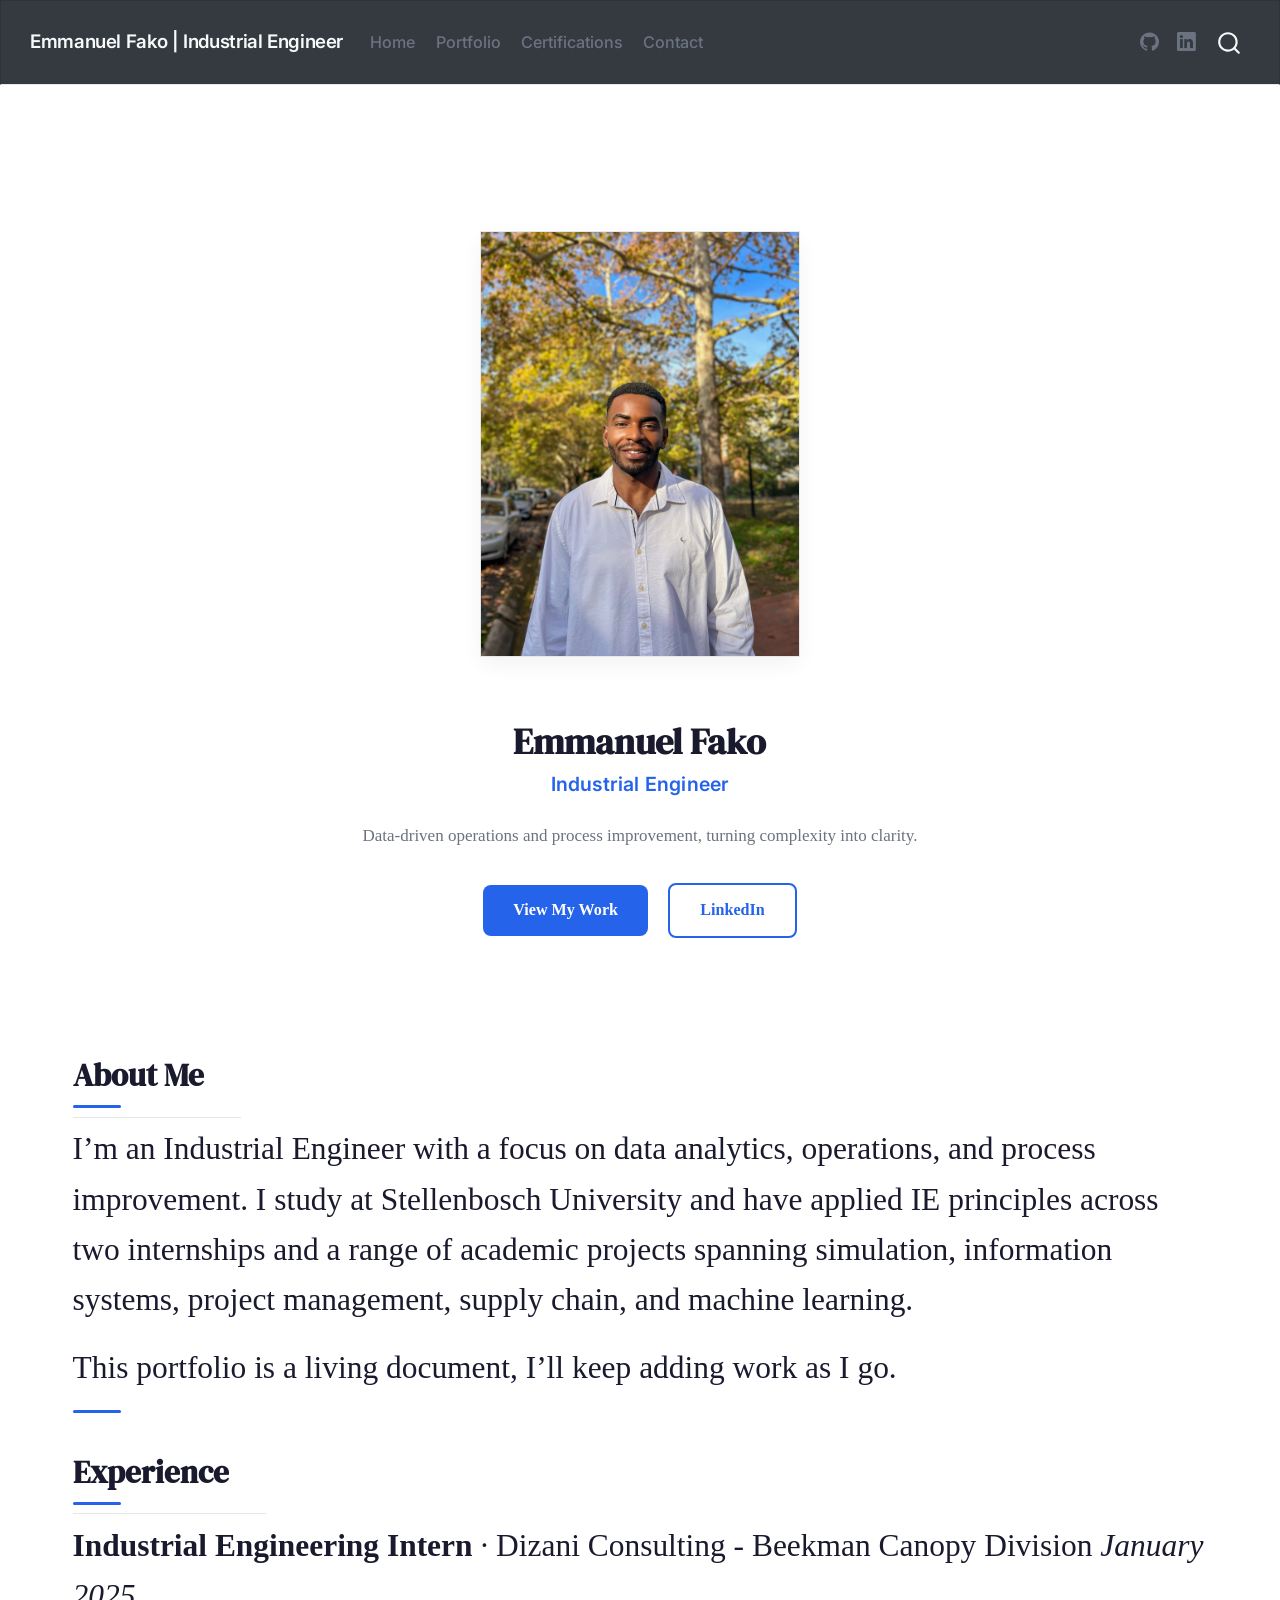
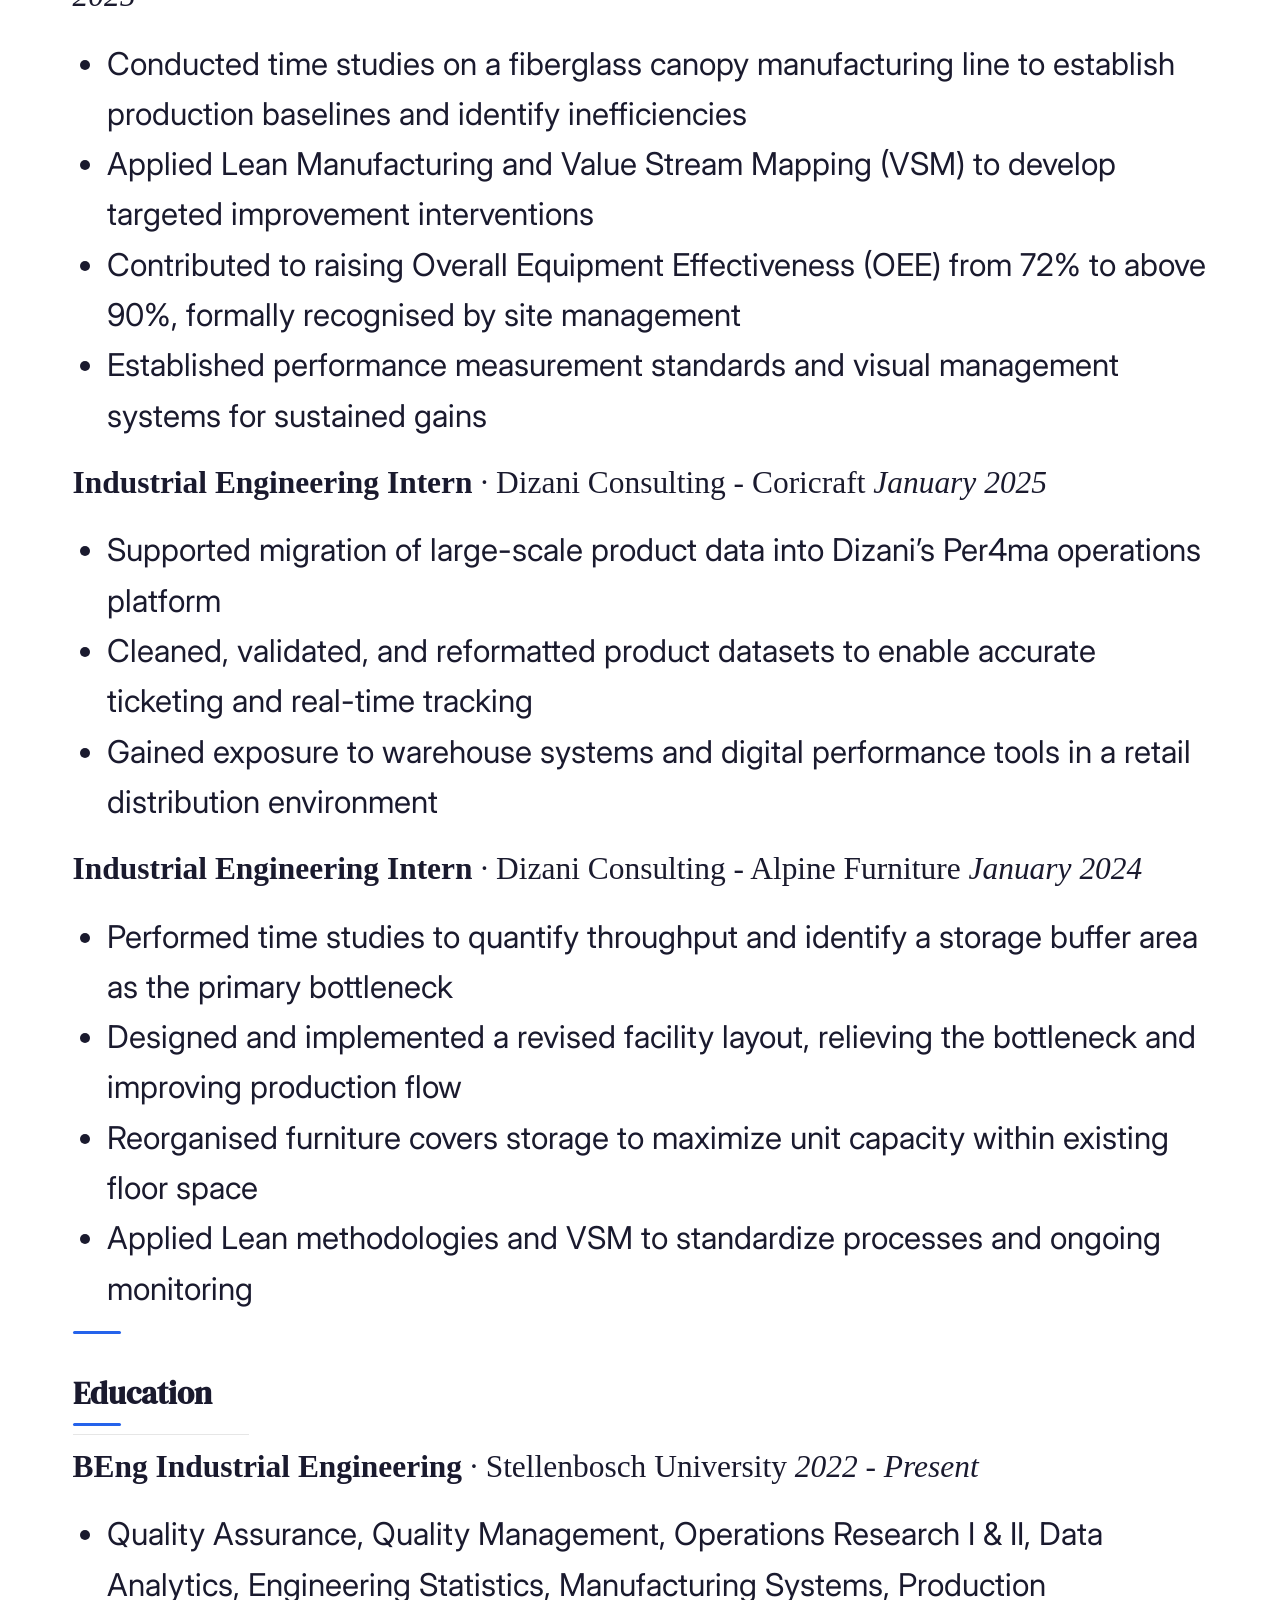
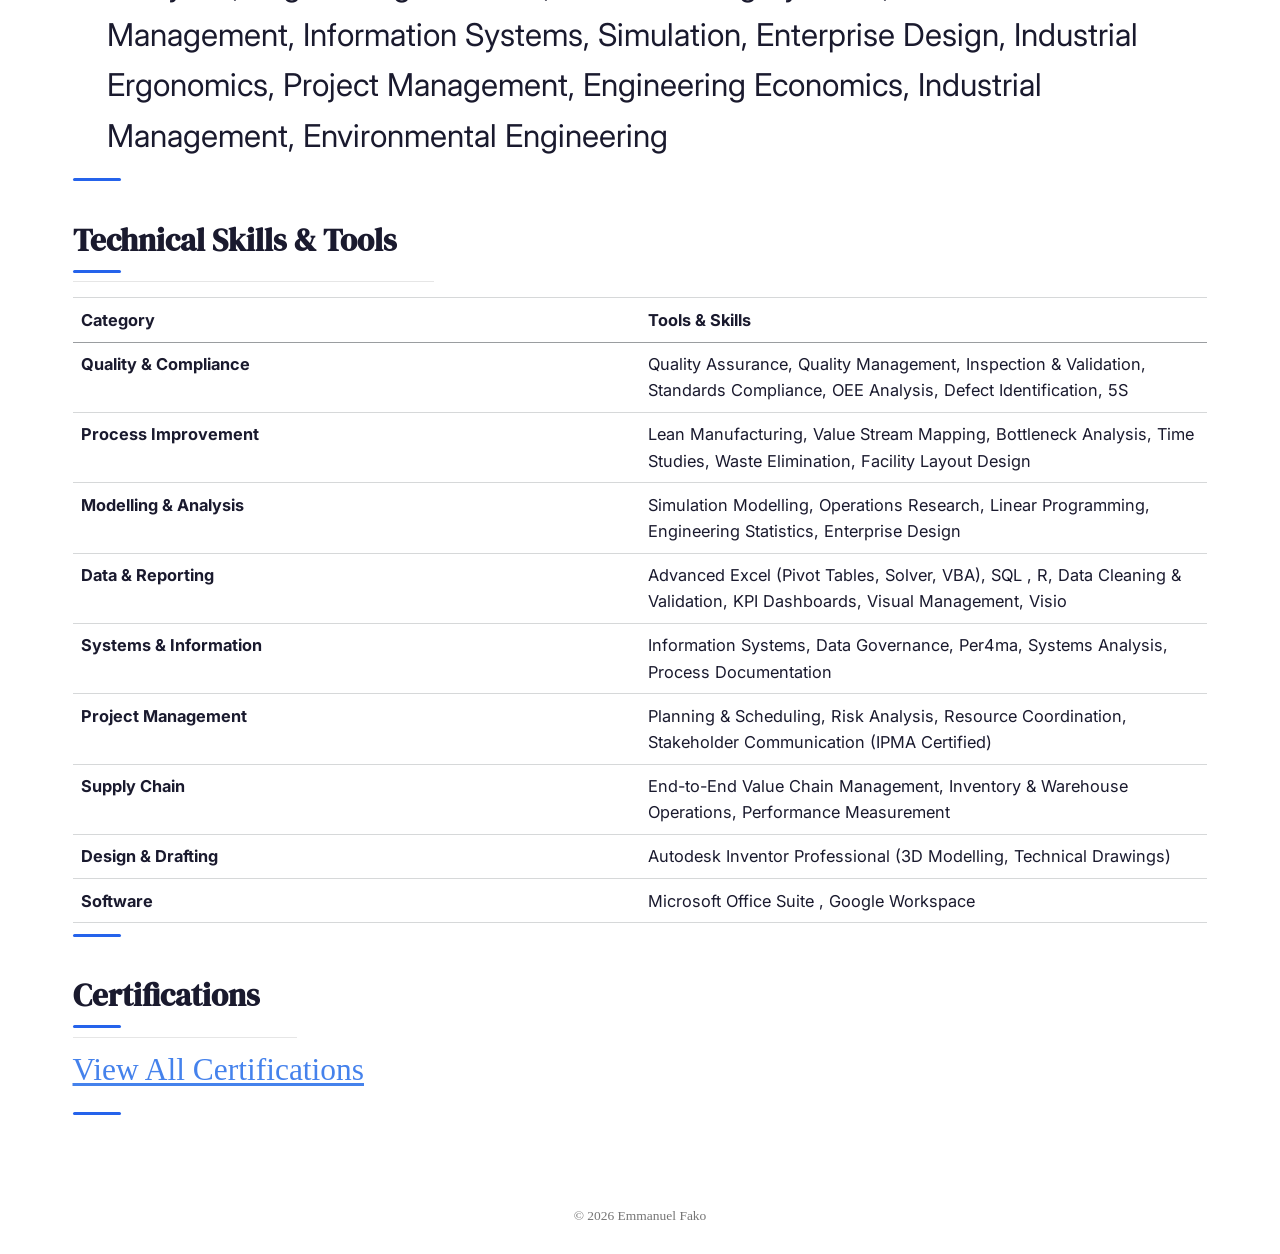
==== index.html @ a1ff9bbc "Built site for gh-pages" ====
<!DOCTYPE html>
<html xmlns="http://www.w3.org/1999/xhtml" lang="en" xml:lang="en"><head>

<meta charset="utf-8">
<meta name="generator" content="quarto-1.9.38">

<meta name="viewport" content="width=device-width, initial-scale=1.0, user-scalable=yes">


<title>Emmanuel Fako | Industrial Engineer</title>
<style>
/* Default styles provided by pandoc.
** See https://pandoc.org/MANUAL.html#variables-for-html for config info.
*/
code{white-space: pre-wrap;}
span.smallcaps{font-variant: small-caps;}
div.columns{display: flex; gap: min(4vw, 1.5em);}
div.column{flex: auto; overflow-x: auto;}
div.hanging-indent{margin-left: 1.5em; text-indent: -1.5em;}
ul.task-list{list-style: none;}
ul.task-list li input[type="checkbox"] {
  width: 0.8em;
  margin: 0 0.8em 0.2em -1em; /* quarto-specific, see https://github.com/quarto-dev/quarto-cli/issues/4556 */ 
  vertical-align: middle;
}
</style>


<script src="site_libs/quarto-nav/quarto-nav.js"></script>
<script src="site_libs/quarto-nav/headroom.min.js"></script>
<script src="site_libs/clipboard/clipboard.min.js"></script>
<script src="site_libs/quarto-search/autocomplete.umd.js"></script>
<script src="site_libs/quarto-search/fuse.min.js"></script>
<script src="site_libs/quarto-search/quarto-search.js"></script>
<meta name="quarto:offset" content="./">
<link href=".//images/icon.png" rel="icon" type="image/png">
<script src="site_libs/quarto-html/quarto.js" type="module"></script>
<script src="site_libs/quarto-html/tabsets/tabsets.js" type="module"></script>
<script src="site_libs/quarto-html/popper.min.js"></script>
<script src="site_libs/quarto-html/tippy.umd.min.js"></script>
<script src="site_libs/quarto-html/anchor.min.js"></script>
<link href="site_libs/quarto-html/tippy.css" rel="stylesheet">
<link href="site_libs/quarto-html/quarto-syntax-highlighting-15634bcf2e68342d4ad2dfa704d543f6.css" rel="stylesheet" id="quarto-text-highlighting-styles">
<script src="site_libs/bootstrap/bootstrap.min.js"></script>
<link href="site_libs/bootstrap/bootstrap-icons.css" rel="stylesheet">
<link href="site_libs/bootstrap/bootstrap-34383ab407711c9051ff0c8b9a65adc8.min.css" rel="stylesheet" append-hash="true" id="quarto-bootstrap" data-mode="light">
<script id="quarto-search-options" type="application/json">{
  "location": "navbar",
  "copy-button": false,
  "collapse-after": 3,
  "panel-placement": "end",
  "type": "overlay",
  "limit": 50,
  "keyboard-shortcut": [
    "f",
    "/",
    "s"
  ],
  "show-item-context": false,
  "language": {
    "search-no-results-text": "No results",
    "search-matching-documents-text": "matching documents",
    "search-copy-link-title": "Copy link to search",
    "search-hide-matches-text": "Hide additional matches",
    "search-more-match-text": "more match in this document",
    "search-more-matches-text": "more matches in this document",
    "search-clear-button-title": "Clear",
    "search-text-placeholder": "",
    "search-detached-cancel-button-title": "Cancel",
    "search-submit-button-title": "Submit",
    "search-label": "Search"
  }
}</script>
<style>html{ scroll-behavior: smooth; }</style>


<link rel="stylesheet" href="styles.css">
</head>

<body class="nav-fixed quarto-light">

<div id="quarto-search-results"></div>
  <header id="quarto-header" class="headroom fixed-top">
    <nav class="navbar navbar-expand-lg " data-bs-theme="dark">
      <div class="navbar-container container-fluid">
      <div class="navbar-brand-container mx-auto">
    <a class="navbar-brand" href="./index.html">
    <span class="navbar-title">Emmanuel Fako | Industrial Engineer</span>
    </a>
  </div>
            <div id="quarto-search" class="" title="Search"></div>
          <button class="navbar-toggler" type="button" data-bs-toggle="collapse" data-bs-target="#navbarCollapse" aria-controls="navbarCollapse" role="menu" aria-expanded="false" aria-label="Toggle navigation" onclick="if (window.quartoToggleHeadroom) { window.quartoToggleHeadroom(); }">
  <span class="navbar-toggler-icon"></span>
</button>
          <div class="collapse navbar-collapse" id="navbarCollapse">
            <ul class="navbar-nav navbar-nav-scroll me-auto">
  <li class="nav-item">
    <a class="nav-link active" href="./index.html" aria-current="page"> 
<span class="menu-text">Home</span></a>
  </li>  
  <li class="nav-item">
    <a class="nav-link" href="./portfolio.html"> 
<span class="menu-text">Portfolio</span></a>
  </li>  
  <li class="nav-item">
    <a class="nav-link" href="./certifications.html"> 
<span class="menu-text">Certifications</span></a>
  </li>  
  <li class="nav-item">
    <a class="nav-link" href="./contact.html"> 
<span class="menu-text">Contact</span></a>
  </li>  
</ul>
            <ul class="navbar-nav navbar-nav-scroll ms-auto">
  <li class="nav-item compact">
    <a class="nav-link" href="https://github.com/Eman-tron"> <i class="bi bi-github" role="img" aria-label="GitHub">
</i> 
<span class="menu-text"></span></a>
  </li>  
  <li class="nav-item compact">
    <a class="nav-link" href="https://linkedin.com/in/emmanuel-fako-773180364"> <i class="bi bi-linkedin" role="img" aria-label="LinkedIn">
</i> 
<span class="menu-text"></span></a>
  </li>  
</ul>
          </div> <!-- /navcollapse -->
            <div class="quarto-navbar-tools">
</div>
      </div> <!-- /container-fluid -->
    </nav>
</header>
<!-- content -->
<div id="quarto-content" class="quarto-container page-columns page-rows-contents page-layout-full page-navbar">
<!-- sidebar -->
<!-- margin-sidebar -->
    
<!-- main -->
<main class="content column-page" id="quarto-document-content"><header id="title-block-header" class="quarto-title-block"></header>




<div class="hero">
<p><img src="images/me.jpg" class="profile-pic img-fluid"></p>
<section id="emmanuel-fako" class="level1">
<h1>Emmanuel Fako</h1>
<p>Industrial Engineer</p>
<div class="subtitle">
<p>Data-driven operations and process improvement, turning complexity into clarity.</p>
</div>
<p><a href="./portfolio.html" class="btn-primary">View My Work</a> <a href="https://linkedin.com/in/emmanuel-fako-773180364" class="btn-secondary">LinkedIn</a></p>
</section>
</div>
<section>
<section id="about-me" class="level2 section-title">
<h2 class="section-title anchored" data-anchor-id="about-me">About Me</h2>
<p>I’m an Industrial Engineer with a focus on data analytics, operations, and process improvement. I study at Stellenbosch University and have applied IE principles across two internships and a range of academic projects spanning simulation, information systems, project management, supply chain, and machine learning.</p>
<p>This portfolio is a living document, I’ll keep adding work as I go.</p>
</section>
<section id="experience" class="level2 section-title">
<h2 class="section-title anchored" data-anchor-id="experience">Experience</h2>
<p><strong>Industrial Engineering Intern</strong> · Dizani Consulting - Beekman Canopy Division <em>January 2025</em></p>
<ul>
<li>Conducted time studies on a fiberglass canopy manufacturing line to establish production baselines and identify inefficiencies</li>
<li>Applied Lean Manufacturing and Value Stream Mapping (VSM) to develop targeted improvement interventions</li>
<li>Contributed to raising Overall Equipment Effectiveness (OEE) from 72% to above 90%, formally recognised by site management</li>
<li>Established performance measurement standards and visual management systems for sustained gains</li>
</ul>
<p><strong>Industrial Engineering Intern</strong> · Dizani Consulting - Coricraft <em>January 2025</em></p>
<ul>
<li>Supported migration of large-scale product data into Dizani’s Per4ma operations platform</li>
<li>Cleaned, validated, and reformatted product datasets to enable accurate ticketing and real-time tracking</li>
<li>Gained exposure to warehouse systems and digital performance tools in a retail distribution environment</li>
</ul>
<p><strong>Industrial Engineering Intern</strong> · Dizani Consulting - Alpine Furniture <em>January 2024</em></p>
<ul>
<li>Performed time studies to quantify throughput and identify a storage buffer area as the primary bottleneck</li>
<li>Designed and implemented a revised facility layout, relieving the bottleneck and improving production flow</li>
<li>Reorganised furniture covers storage to maximize unit capacity within existing floor space</li>
<li>Applied Lean methodologies and VSM to standardize processes and ongoing monitoring</li>
</ul>
</section>
<section id="education" class="level2 section-title">
<h2 class="section-title anchored" data-anchor-id="education">Education</h2>
<p><strong>BEng Industrial Engineering</strong> · Stellenbosch University <em>2022 - Present</em></p>
<ul>
<li>Quality Assurance, Quality Management, Operations Research I &amp; II, Data Analytics, Engineering Statistics, Manufacturing Systems, Production Management, Information Systems, Simulation, Enterprise Design, Industrial Ergonomics, Project Management, Engineering Economics, Industrial Management, Environmental Engineering</li>
</ul>
</section>
<section id="technical-skills-tools" class="level2 section-title">
<h2 class="section-title anchored" data-anchor-id="technical-skills-tools">Technical Skills &amp; Tools</h2>
<table class="caption-top table">
<colgroup>
<col style="width: 50%">
<col style="width: 50%">
</colgroup>
<thead>
<tr class="header">
<th style="text-align: left;">Category</th>
<th style="text-align: left;">Tools &amp; Skills</th>
</tr>
</thead>
<tbody>
<tr class="odd">
<td style="text-align: left;"><strong>Quality &amp; Compliance</strong></td>
<td style="text-align: left;">Quality Assurance, Quality Management, Inspection &amp; Validation, Standards Compliance, OEE Analysis, Defect Identification, 5S</td>
</tr>
<tr class="even">
<td style="text-align: left;"><strong>Process Improvement</strong></td>
<td style="text-align: left;">Lean Manufacturing, Value Stream Mapping, Bottleneck Analysis, Time Studies, Waste Elimination, Facility Layout Design</td>
</tr>
<tr class="odd">
<td style="text-align: left;"><strong>Modelling &amp; Analysis</strong></td>
<td style="text-align: left;">Simulation Modelling, Operations Research, Linear Programming, Engineering Statistics, Enterprise Design</td>
</tr>
<tr class="even">
<td style="text-align: left;"><strong>Data &amp; Reporting</strong></td>
<td style="text-align: left;">Advanced Excel (Pivot Tables, Solver, VBA), SQL , R, Data Cleaning &amp; Validation, KPI Dashboards, Visual Management, Visio</td>
</tr>
<tr class="odd">
<td style="text-align: left;"><strong>Systems &amp; Information</strong></td>
<td style="text-align: left;">Information Systems, Data Governance, Per4ma, Systems Analysis, Process Documentation</td>
</tr>
<tr class="even">
<td style="text-align: left;"><strong>Project Management</strong></td>
<td style="text-align: left;">Planning &amp; Scheduling, Risk Analysis, Resource Coordination, Stakeholder Communication (IPMA Certified)</td>
</tr>
<tr class="odd">
<td style="text-align: left;"><strong>Supply Chain</strong></td>
<td style="text-align: left;">End-to-End Value Chain Management, Inventory &amp; Warehouse Operations, Performance Measurement</td>
</tr>
<tr class="even">
<td style="text-align: left;"><strong>Design &amp; Drafting</strong></td>
<td style="text-align: left;">Autodesk Inventor Professional (3D Modelling, Technical Drawings)</td>
</tr>
<tr class="odd">
<td style="text-align: left;"><strong>Software</strong></td>
<td style="text-align: left;">Microsoft Office Suite , Google Workspace</td>
</tr>
</tbody>
</table>
</section>
<section id="certifications" class="level2 section-title">
<h2 class="section-title anchored" data-anchor-id="certifications">Certifications</h2>
<p><a href="./certifications.html" class="btn-primary">View All Certifications</a></p>
</section>
</section>



</main> <!-- /main -->
<script id="quarto-html-after-body" type="application/javascript">
  window.document.addEventListener("DOMContentLoaded", function (event) {
    const icon = "";
    const anchorJS = new window.AnchorJS();
    anchorJS.options = {
      placement: 'right',
      icon: icon
    };
    anchorJS.add('.anchored');
    const isCodeAnnotation = (el) => {
      for (const clz of el.classList) {
        if (clz.startsWith('code-annotation-')) {                     
          return true;
        }
      }
      return false;
    }
    const onCopySuccess = function(e) {
      // button target
      const button = e.trigger;
      // don't keep focus
      button.blur();
      // flash "checked"
      button.classList.add('code-copy-button-checked');
      var currentTitle = button.getAttribute("title");
      button.setAttribute("title", "Copied!");
      let tooltip;
      if (window.bootstrap) {
        button.setAttribute("data-bs-toggle", "tooltip");
        button.setAttribute("data-bs-placement", "left");
        button.setAttribute("data-bs-title", "Copied!");
        tooltip = new bootstrap.Tooltip(button, 
          { trigger: "manual", 
            customClass: "code-copy-button-tooltip",
            offset: [0, -8]});
        tooltip.show();    
      }
      setTimeout(function() {
        if (tooltip) {
          tooltip.hide();
          button.removeAttribute("data-bs-title");
          button.removeAttribute("data-bs-toggle");
          button.removeAttribute("data-bs-placement");
        }
        button.setAttribute("title", currentTitle);
        button.classList.remove('code-copy-button-checked');
      }, 1000);
      // clear code selection
      e.clearSelection();
    }
    const getTextToCopy = function(trigger) {
      const outerScaffold = trigger.parentElement.cloneNode(true);
      const codeEl = outerScaffold.querySelector('code');
      for (const childEl of codeEl.children) {
        if (isCodeAnnotation(childEl)) {
          childEl.remove();
        }
      }
      return codeEl.innerText;
    }
    const clipboard = new window.ClipboardJS('.code-copy-button:not([data-in-quarto-modal])', {
      text: getTextToCopy
    });
    clipboard.on('success', onCopySuccess);
    if (window.document.getElementById('quarto-embedded-source-code-modal')) {
      const clipboardModal = new window.ClipboardJS('.code-copy-button[data-in-quarto-modal]', {
        text: getTextToCopy,
        container: window.document.getElementById('quarto-embedded-source-code-modal')
      });
      clipboardModal.on('success', onCopySuccess);
    }
      var localhostRegex = new RegExp(/^(?:http|https):\/\/localhost\:?[0-9]*\//);
      var mailtoRegex = new RegExp(/^mailto:/);
        var filterRegex = new RegExp('/' + window.location.host + '/');
      var isInternal = (href) => {
          return filterRegex.test(href) || localhostRegex.test(href) || mailtoRegex.test(href);
      }
      // Inspect non-navigation links and adorn them if external
     var links = window.document.querySelectorAll('a[href]:not(.nav-link):not(.navbar-brand):not(.toc-action):not(.sidebar-link):not(.sidebar-item-toggle):not(.pagination-link):not(.no-external):not([aria-hidden]):not(.dropdown-item):not(.quarto-navigation-tool):not(.about-link)');
      for (var i=0; i<links.length; i++) {
        const link = links[i];
        if (!isInternal(link.href)) {
          // undo the damage that might have been done by quarto-nav.js in the case of
          // links that we want to consider external
          if (link.dataset.originalHref !== undefined) {
            link.href = link.dataset.originalHref;
          }
            // target, if specified
            link.setAttribute("target", "_blank");
            if (link.getAttribute("rel") === null) {
              link.setAttribute("rel", "noopener");
            }
        }
      }
    function tippyHover(el, contentFn, onTriggerFn, onUntriggerFn) {
      const config = {
        allowHTML: true,
        maxWidth: 500,
        delay: 100,
        arrow: false,
        appendTo: function(el) {
            return el.parentElement;
        },
        interactive: true,
        interactiveBorder: 10,
        theme: 'quarto',
        placement: 'bottom-start',
      };
      if (contentFn) {
        config.content = contentFn;
      }
      if (onTriggerFn) {
        config.onTrigger = onTriggerFn;
      }
      if (onUntriggerFn) {
        config.onUntrigger = onUntriggerFn;
      }
      window.tippy(el, config); 
    }
    const noterefs = window.document.querySelectorAll('a[role="doc-noteref"]');
    for (var i=0; i<noterefs.length; i++) {
      const ref = noterefs[i];
      tippyHover(ref, function() {
        // use id or data attribute instead here
        let href = ref.getAttribute('data-footnote-href') || ref.getAttribute('href');
        try { href = new URL(href).hash; } catch {}
        const id = href.replace(/^#\/?/, "");
        const note = window.document.getElementById(id);
        if (note) {
          return note.innerHTML;
        } else {
          return "";
        }
      });
    }
    const xrefs = window.document.querySelectorAll('a.quarto-xref');
    const processXRef = (id, note) => {
      // Strip column container classes
      const stripColumnClz = (el) => {
        el.classList.remove("page-full", "page-columns");
        if (el.children) {
          for (const child of el.children) {
            stripColumnClz(child);
          }
        }
      }
      stripColumnClz(note)
      if (id === null || id.startsWith('sec-')) {
        // Special case sections, only their first couple elements
        const container = document.createElement("div");
        if (note.children && note.children.length > 2) {
          container.appendChild(note.children[0].cloneNode(true));
          for (let i = 1; i < note.children.length; i++) {
            const child = note.children[i];
            if (child.tagName === "P" && child.innerText === "") {
              continue;
            } else {
              container.appendChild(child.cloneNode(true));
              break;
            }
          }
          if (window.Quarto?.typesetMath) {
            window.Quarto.typesetMath(container);
          }
          return container.innerHTML
        } else {
          if (window.Quarto?.typesetMath) {
            window.Quarto.typesetMath(note);
          }
          return note.innerHTML;
        }
      } else {
        // Remove any anchor links if they are present
        const anchorLink = note.querySelector('a.anchorjs-link');
        if (anchorLink) {
          anchorLink.remove();
        }
        if (window.Quarto?.typesetMath) {
          window.Quarto.typesetMath(note);
        }
        if (note.classList.contains("callout")) {
          return note.outerHTML;
        } else {
          return note.innerHTML;
        }
      }
    }
    for (var i=0; i<xrefs.length; i++) {
      const xref = xrefs[i];
      tippyHover(xref, undefined, function(instance) {
        instance.disable();
        let url = xref.getAttribute('href');
        let hash = undefined; 
        if (url.startsWith('#')) {
          hash = url;
        } else {
          try { hash = new URL(url).hash; } catch {}
        }
        if (hash) {
          const id = hash.replace(/^#\/?/, "");
          const note = window.document.getElementById(id);
          if (note !== null) {
            try {
              const html = processXRef(id, note.cloneNode(true));
              instance.setContent(html);
            } finally {
              instance.enable();
              instance.show();
            }
          } else {
            // See if we can fetch this
            fetch(url.split('#')[0])
            .then(res => res.text())
            .then(html => {
              const parser = new DOMParser();
              const htmlDoc = parser.parseFromString(html, "text/html");
              const note = htmlDoc.getElementById(id);
              if (note !== null) {
                const html = processXRef(id, note);
                instance.setContent(html);
              } 
            }).finally(() => {
              instance.enable();
              instance.show();
            });
          }
        } else {
          // See if we can fetch a full url (with no hash to target)
          // This is a special case and we should probably do some content thinning / targeting
          fetch(url)
          .then(res => res.text())
          .then(html => {
            const parser = new DOMParser();
            const htmlDoc = parser.parseFromString(html, "text/html");
            const note = htmlDoc.querySelector('main.content');
            if (note !== null) {
              // This should only happen for chapter cross references
              // (since there is no id in the URL)
              // remove the first header
              if (note.children.length > 0 && note.children[0].tagName === "HEADER") {
                note.children[0].remove();
              }
              const html = processXRef(null, note);
              instance.setContent(html);
            } 
          }).finally(() => {
            instance.enable();
            instance.show();
          });
        }
      }, function(instance) {
      });
    }
        let selectedAnnoteEl;
        const selectorForAnnotation = ( cell, annotation) => {
          let cellAttr = 'data-code-cell="' + cell + '"';
          let lineAttr = 'data-code-annotation="' +  annotation + '"';
          const selector = 'span[' + cellAttr + '][' + lineAttr + ']';
          return selector;
        }
        const selectCodeLines = (annoteEl) => {
          const doc = window.document;
          const targetCell = annoteEl.getAttribute("data-target-cell");
          const targetAnnotation = annoteEl.getAttribute("data-target-annotation");
          const annoteSpan = window.document.querySelector(selectorForAnnotation(targetCell, targetAnnotation));
          const lines = annoteSpan.getAttribute("data-code-lines").split(",");
          const lineIds = lines.map((line) => {
            return targetCell + "-" + line;
          })
          let top = null;
          let height = null;
          let parent = null;
          if (lineIds.length > 0) {
              //compute the position of the single el (top and bottom and make a div)
              const el = window.document.getElementById(lineIds[0]);
              top = el.offsetTop;
              height = el.offsetHeight;
              parent = el.parentElement.parentElement;
            if (lineIds.length > 1) {
              const lastEl = window.document.getElementById(lineIds[lineIds.length - 1]);
              const bottom = lastEl.offsetTop + lastEl.offsetHeight;
              height = bottom - top;
            }
            if (top !== null && height !== null && parent !== null) {
              // cook up a div (if necessary) and position it 
              let div = window.document.getElementById("code-annotation-line-highlight");
              if (div === null) {
                div = window.document.createElement("div");
                div.setAttribute("id", "code-annotation-line-highlight");
                div.style.position = 'absolute';
                parent.appendChild(div);
              }
              div.style.top = top - 2 + "px";
              div.style.height = height + 4 + "px";
              div.style.left = 0;
              let gutterDiv = window.document.getElementById("code-annotation-line-highlight-gutter");
              if (gutterDiv === null) {
                gutterDiv = window.document.createElement("div");
                gutterDiv.setAttribute("id", "code-annotation-line-highlight-gutter");
                gutterDiv.style.position = 'absolute';
                const codeCell = window.document.getElementById(targetCell);
                const gutter = codeCell.querySelector('.code-annotation-gutter');
                gutter.appendChild(gutterDiv);
              }
              gutterDiv.style.top = top - 2 + "px";
              gutterDiv.style.height = height + 4 + "px";
            }
            selectedAnnoteEl = annoteEl;
          }
        };
        const unselectCodeLines = () => {
          const elementsIds = ["code-annotation-line-highlight", "code-annotation-line-highlight-gutter"];
          elementsIds.forEach((elId) => {
            const div = window.document.getElementById(elId);
            if (div) {
              div.remove();
            }
          });
          selectedAnnoteEl = undefined;
        };
          // Handle positioning of the toggle
      window.addEventListener(
        "resize",
        throttle(() => {
          elRect = undefined;
          if (selectedAnnoteEl) {
            selectCodeLines(selectedAnnoteEl);
          }
        }, 10)
      );
      function throttle(fn, ms) {
      let throttle = false;
      let timer;
        return (...args) => {
          if(!throttle) { // first call gets through
              fn.apply(this, args);
              throttle = true;
          } else { // all the others get throttled
              if(timer) clearTimeout(timer); // cancel #2
              timer = setTimeout(() => {
                fn.apply(this, args);
                timer = throttle = false;
              }, ms);
          }
        };
      }
        // Attach click handler to the DT
        const annoteDls = window.document.querySelectorAll('dt[data-target-cell]');
        for (const annoteDlNode of annoteDls) {
          annoteDlNode.addEventListener('click', (event) => {
            const clickedEl = event.target;
            if (clickedEl !== selectedAnnoteEl) {
              unselectCodeLines();
              const activeEl = window.document.querySelector('dt[data-target-cell].code-annotation-active');
              if (activeEl) {
                activeEl.classList.remove('code-annotation-active');
              }
              selectCodeLines(clickedEl);
              clickedEl.classList.add('code-annotation-active');
            } else {
              // Unselect the line
              unselectCodeLines();
              clickedEl.classList.remove('code-annotation-active');
            }
          });
        }
    const findCites = (el) => {
      const parentEl = el.parentElement;
      if (parentEl) {
        const cites = parentEl.dataset.cites;
        if (cites) {
          return {
            el,
            cites: cites.split(' ')
          };
        } else {
          return findCites(el.parentElement)
        }
      } else {
        return undefined;
      }
    };
    var bibliorefs = window.document.querySelectorAll('a[role="doc-biblioref"]');
    for (var i=0; i<bibliorefs.length; i++) {
      const ref = bibliorefs[i];
      const citeInfo = findCites(ref);
      if (citeInfo) {
        tippyHover(citeInfo.el, function() {
          var popup = window.document.createElement('div');
          citeInfo.cites.forEach(function(cite) {
            var citeDiv = window.document.createElement('div');
            citeDiv.classList.add('hanging-indent');
            citeDiv.classList.add('csl-entry');
            var biblioDiv = window.document.getElementById('ref-' + cite);
            if (biblioDiv) {
              citeDiv.innerHTML = biblioDiv.innerHTML;
            }
            popup.appendChild(citeDiv);
          });
          return popup.innerHTML;
        });
      }
    }
  });
  </script>
</div> <!-- /content -->
<footer class="footer">
  <div class="nav-footer">
    <div class="nav-footer-left">
      &nbsp;
    </div>   
    <div class="nav-footer-center">
<p>© 2026 Emmanuel Fako</p>
</div>
    <div class="nav-footer-right">
      &nbsp;
    </div>
  </div>
</footer>




<script src="site_libs/quarto-html/zenscroll-min.js"></script>
</body></html>
---- site_libs/quarto-html/tippy.css ----
.tippy-box[data-animation=fade][data-state=hidden]{opacity:0}[data-tippy-root]{max-width:calc(100vw - 10px)}.tippy-box{position:relative;background-color:#333;color:#fff;border-radius:4px;font-size:14px;line-height:1.4;white-space:normal;outline:0;transition-property:transform,visibility,opacity}.tippy-box[data-placement^=top]>.tippy-arrow{bottom:0}.tippy-box[data-placement^=top]>.tippy-arrow:before{bottom:-7px;left:0;border-width:8px 8px 0;border-top-color:initial;transform-origin:center top}.tippy-box[data-placement^=bottom]>.tippy-arrow{top:0}.tippy-box[data-placement^=bottom]>.tippy-arrow:before{top:-7px;left:0;border-width:0 8px 8px;border-bottom-color:initial;transform-origin:center bottom}.tippy-box[data-placement^=left]>.tippy-arrow{right:0}.tippy-box[data-placement^=left]>.tippy-arrow:before{border-width:8px 0 8px 8px;border-left-color:initial;right:-7px;transform-origin:center left}.tippy-box[data-placement^=right]>.tippy-arrow{left:0}.tippy-box[data-placement^=right]>.tippy-arrow:before{left:-7px;border-width:8px 8px 8px 0;border-right-color:initial;transform-origin:center right}.tippy-box[data-inertia][data-state=visible]{transition-timing-function:cubic-bezier(.54,1.5,.38,1.11)}.tippy-arrow{width:16px;height:16px;color:#333}.tippy-arrow:before{content:"";position:absolute;border-color:transparent;border-style:solid}.tippy-content{position:relative;padding:5px 9px;z-index:1}
---- site_libs/quarto-html/quarto-syntax-highlighting-15634bcf2e68342d4ad2dfa704d543f6.css ----
/* quarto syntax highlight colors */
:root {
  --quarto-hl-ot-color: #003B4F;
  --quarto-hl-at-color: #657422;
  --quarto-hl-ss-color: #20794D;
  --quarto-hl-an-color: #5E5E5E;
  --quarto-hl-fu-color: #4758AB;
  --quarto-hl-st-color: #20794D;
  --quarto-hl-cf-color: #003B4F;
  --quarto-hl-op-color: #5E5E5E;
  --quarto-hl-er-color: #AD0000;
  --quarto-hl-bn-color: #AD0000;
  --quarto-hl-al-color: #AD0000;
  --quarto-hl-va-color: #111111;
  --quarto-hl-bu-color: inherit;
  --quarto-hl-ex-color: inherit;
  --quarto-hl-pp-color: #AD0000;
  --quarto-hl-in-color: #5E5E5E;
  --quarto-hl-vs-color: #20794D;
  --quarto-hl-wa-color: #5E5E5E;
  --quarto-hl-do-color: #5E5E5E;
  --quarto-hl-im-color: #00769E;
  --quarto-hl-ch-color: #20794D;
  --quarto-hl-dt-color: #AD0000;
  --quarto-hl-fl-color: #AD0000;
  --quarto-hl-co-color: #5E5E5E;
  --quarto-hl-cv-color: #5E5E5E;
  --quarto-hl-cn-color: #8f5902;
  --quarto-hl-sc-color: #5E5E5E;
  --quarto-hl-dv-color: #AD0000;
  --quarto-hl-kw-color: #003B4F;
}

/* other quarto variables */
:root {
  --quarto-font-monospace: SFMono-Regular, Menlo, Monaco, Consolas, "Liberation Mono", "Courier New", monospace;
}

/* syntax highlight based on Pandoc's rules */
pre > code.sourceCode > span {
  color: #003B4F;
}

code.sourceCode > span {
  color: #003B4F;
}

div.sourceCode,
div.sourceCode pre.sourceCode {
  color: #003B4F;
}

/* Normal */
code span {
  color: #003B4F;
}

/* Alert */
code span.al {
  color: #AD0000;
  font-style: inherit;
}

/* Annotation */
code span.an {
  color: #5E5E5E;
  font-style: inherit;
}

/* Attribute */
code span.at {
  color: #657422;
  font-style: inherit;
}

/* BaseN */
code span.bn {
  color: #AD0000;
  font-style: inherit;
}

/* BuiltIn */
code span.bu {
  font-style: inherit;
}

/* ControlFlow */
code span.cf {
  color: #003B4F;
  font-weight: bold;
  font-style: inherit;
}

/* Char */
code span.ch {
  color: #20794D;
  font-style: inherit;
}

/* Constant */
code span.cn {
  color: #8f5902;
  font-style: inherit;
}

/* Comment */
code span.co {
  color: #5E5E5E;
  font-style: inherit;
}

/* CommentVar */
code span.cv {
  color: #5E5E5E;
  font-style: italic;
}

/* Documentation */
code span.do {
  color: #5E5E5E;
  font-style: italic;
}

/* DataType */
code span.dt {
  color: #AD0000;
  font-style: inherit;
}

/* DecVal */
code span.dv {
  color: #AD0000;
  font-style: inherit;
}

/* Error */
code span.er {
  color: #AD0000;
  font-style: inherit;
}

/* Extension */
code span.ex {
  font-style: inherit;
}

/* Float */
code span.fl {
  color: #AD0000;
  font-style: inherit;
}

/* Function */
code span.fu {
  color: #4758AB;
  font-style: inherit;
}

/* Import */
code span.im {
  color: #00769E;
  font-style: inherit;
}

/* Information */
code span.in {
  color: #5E5E5E;
  font-style: inherit;
}

/* Keyword */
code span.kw {
  color: #003B4F;
  font-weight: bold;
  font-style: inherit;
}

/* Operator */
code span.op {
  color: #5E5E5E;
  font-style: inherit;
}

/* Other */
code span.ot {
  color: #003B4F;
  font-style: inherit;
}

/* Preprocessor */
code span.pp {
  color: #AD0000;
  font-style: inherit;
}

/* SpecialChar */
code span.sc {
  color: #5E5E5E;
  font-style: inherit;
}

/* SpecialString */
code span.ss {
  color: #20794D;
  font-style: inherit;
}

/* String */
code span.st {
  color: #20794D;
  font-style: inherit;
}

/* Variable */
code span.va {
  color: #111111;
  font-style: inherit;
}

/* VerbatimString */
code span.vs {
  color: #20794D;
  font-style: inherit;
}

/* Warning */
code span.wa {
  color: #5E5E5E;
  font-style: italic;
}

.prevent-inlining {
  content: "</";
}

/*# sourceMappingURL=f23921c56f73e400b49028c9186a1aa0.css.map */
---- styles.css ----
/* css styles */

/* ── FONTS & ROOT CONFIGURATION ──────────────────────── */
@import url('https://fonts.googleapis.com/css2?family=Inter:wght@300;400;500;600;700&family=DM+Serif+Display&display=swap');

html {
  font-size: 10px;   /* scales every 'rem' value down proportionally */
}

/* ── COLOURS & VARIABLE THEMES ───────────────────────── */
/* ── LIGHT MODE (Default) ───────── */
:root {
  --accent: #2563eb;
  --accent-light: #eff6ff;
  --accent-dark: #1d4ed8;
  --text-main: #1a1a2e;
  --text-muted: #6b7280;
  --border: #e5e7eb;
  --bg-alt: #f8fafc;
  --bg-main: #ffffff; 
}

/* ── GLOBAL BODY & HEADINGS ─────────────────────────── */
body {
  font-family: 'Inter', sans-serif;
  color: var(--text-main);
  background-color: var(--bg-main);
  font-size: 0.85rem;
  line-height: 1.6;
}

h1, h2, h3 {
  font-family: 'DM Serif Display', serif;
  color: var(--text-main);
}

/* ── PROJECT PAGE IMAGES ─────────────────────────────── */
.section img {
  max-width: 600px;  /*image size*/
  width: 100%;
  height: auto;
  display: block;
  margin: 1rem auto 2rem;
  border-radius: 8px;
  border: 1px solid var(--border);
}

/* ── NAVBAR ──────────────────────────────────────────── */
.navbar {
  padding: 1rem 2rem;
  border-bottom: 1px solid var(--border);
}

.navbar-brand {
  font-weight: 600;
  font-size: 1.1rem;
  letter-spacing: -0.02em;
}

.nav-link {
  font-weight: 500;
  font-size: 0.95rem;
  color: var(--text-muted) !important; 
  transition: color 0.2s;
}

.nav-link:hover {
  color: var(--text-main) !important;  
}

/* ── PROFILE PICTURE ─────────────────────────────────── */
.profile-pic {
  max-width: 320px;      
  width: 100%;
  height: auto;
  border-radius: 0;      
  margin: 0 auto 1.75rem !important;
  display: block;
  border: 1px solid var(--border);
  box-shadow: 0 8px 24px rgba(0,0,0,0.06);
}

.hero p:has(> .profile-pic),
.hero .quarto-figure:has(> .profile-pic) {
  display: flex;
  justify-content: center;
  width: 100%;
}

/* ── HERO SECTION (for index.qmd) ───────────────────── */
.hero {
  padding: 6rem 2rem 4rem;
  text-align: center;
  max-width: 700px;
  margin: 0 auto;
}

.hero h1 {
  font-size: 2.1rem;        
  line-height: 1.15;
  margin-bottom: 0.4rem;
}

.hero h1 + p {
  font-family: 'Inter', sans-serif;
  font-size: 1.15rem;
  font-weight: 600;
  color: var(--accent);
  letter-spacing: 0.01em;
  margin-bottom: 1.25rem;
}

.hero .subtitle {
  font-size: 1rem;
  color: var(--text-muted);
  margin-bottom: 2rem;
}

.hero .btn-primary {
  background: var(--accent);
  color: white;
  padding: 0.75rem 1.75rem;
  border-radius: 8px;
  text-decoration: none;
  font-weight: 600;
  font-size: 0.95rem;
  display: inline-block;
  transition: background 0.2s, transform 0.2s;
}

.hero .btn-primary:hover {
  background: var(--accent-dark);
  transform: translateY(-2px);
}

.hero .btn-secondary {
  margin-left: 1rem;
  color: var(--accent);
  border: 2px solid var(--accent);
  padding: 0.75rem 1.75rem;
  border-radius: 8px;
  text-decoration: none;
  font-weight: 600;
  font-size: 0.95rem;
  display: inline-block;
  transition: all 0.2s;
}

.hero .btn-secondary:hover {
  background: var(--accent-light);
}

/* ── PORTFOLIO CARDS ─────────────────────────────────── */
.project-grid {
  display: grid;
  grid-template-columns: repeat(auto-fill, minmax(320px, 1fr));
  gap: 2rem;
  padding: 2rem 0;
}

.project-card {
  border: 1px solid var(--border);
  border-radius: 12px;
  overflow: hidden;
  transition: transform 0.2s, box-shadow 0.2s;
  background: var(--bg-main); 
}

.project-card:hover {
  transform: translateY(-4px);
  box-shadow: 0 12px 32px rgba(0,0,0,0.08);
}

.project-card .quarto-figure img,
.project-card figure img,
.project-card img.img-fluid {
  width: 100% !important;
  height: 200px !important;
  object-fit: cover !important;
  max-width: none !important;
}

.project-card .quarto-figure {
  margin: 0 !important;
}

.project-card figcaption {
  display: none;
}

.project-card-body {
  padding: 1.5rem;
}

.project-card-body h3 {
  font-size: 1.2rem;
  margin-bottom: 0.5rem;
}

.project-card-body p {
  color: var(--text-muted);
  font-size: 0.9rem;
  line-height: 1.6;
}

.tag {
  display: inline-block;
  background: var(--accent-light);
  color: var(--accent);
  font-size: 0.75rem;
  font-weight: 600;
  padding: 0.25rem 0.6rem;
  border-radius: 999px;
  margin: 0.25rem 0.25rem 0 0;
}

/* ── SECTIONS ────────────────────────────────────────── */
.section {
  padding: 4rem 2rem;
  max-width: 1100px;
  margin: 0 auto;
}

.section:nth-of-type(even) {
  background: var(--bg-alt);
  border-radius: 16px;
}

.section-title {
  font-size: 1.85rem;
  margin-bottom: 0.4rem;
  position: relative;
  display: inline-block;
}

.section-title::after {
  content: "";
  display: block;
  width: 48px;
  height: 3px;
  background: var(--accent);
  margin-top: 0.6rem;
  border-radius: 2px;
}

.section-subtitle {
  color: var(--text-muted);
  margin-bottom: 3rem;
}

.section h3, .section strong:first-child {
  margin-top: 2.25rem;
  display: inline-block;
}

.section ul {
  margin-bottom: 1.5rem;
}

.section p,
.section li {
  font-size: 0.90rem;
  line-height: 1.65;
}

.section p em {
  color: var(--text-muted);
  font-size: 0.9rem;
  display: block;
  margin-bottom: 0.5rem;
}

/* ── TABLES (Tools & Skills) ─────────────────────────── */
.section table {
  width: 100%;
  border-collapse: separate;
  border-spacing: 0;
  margin: 1.5rem 0;
  border: 1px solid var(--border);
  border-radius: 12px;
  overflow: hidden;
}

.section table thead th {
  background: var(--accent);
  color: #fff;
  font-weight: 600;
  font-size: 0.9rem;
  text-align: left;
  padding: 0.75rem 1rem;
}

.section table td {
  padding: 0.85rem 1rem;
  font-size: 0.9rem;
  color: var(--text-main);
  border-top: 1px solid var(--border);
  vertical-align: top;
}

.section table tbody tr:nth-child(even) {
  background: var(--bg-alt);
}

.section table td:first-child {
  font-weight: 600;
  color: var(--accent);
  white-space: nowrap;
}

/* ── FOOTER ──────────────────────────────────────────── */
.page-footer {
  border-top: 1px solid var(--border);
  padding: 2rem;
  color: var(--text-muted);
  font-size: 0.875rem;
}

/* ── MOBILE ──────────────────────────────────────────── */
@media (max-width: 768px) {
  html { font-size: 10px; }

  .hero { padding: 2.5rem 1.25rem 2rem; }
  .hero h1 { font-size: 1.5rem; }
  .hero h1 + p { font-size: 0.95rem; }
  .hero .subtitle { font-size: 0.85rem; }
  .hero .btn-primary,
  .hero .btn-secondary { font-size: 0.8rem; padding: 0.6rem 1.3rem; }
  .hero .btn-secondary { margin-left: 0; margin-top: 0.75rem; }

  .profile-pic { max-width: 200px; }

  .section { padding: 2rem 1.25rem; }
  .section-title { font-size: 1.3rem; }
  .section h3 { font-size: 1.05rem; }
  .section p, .section li { font-size: 0.85rem; line-height: 1.55; }

  .project-grid { grid-template-columns: 1fr; }
  .section:nth-of-type(even) { border-radius: 0; }
}
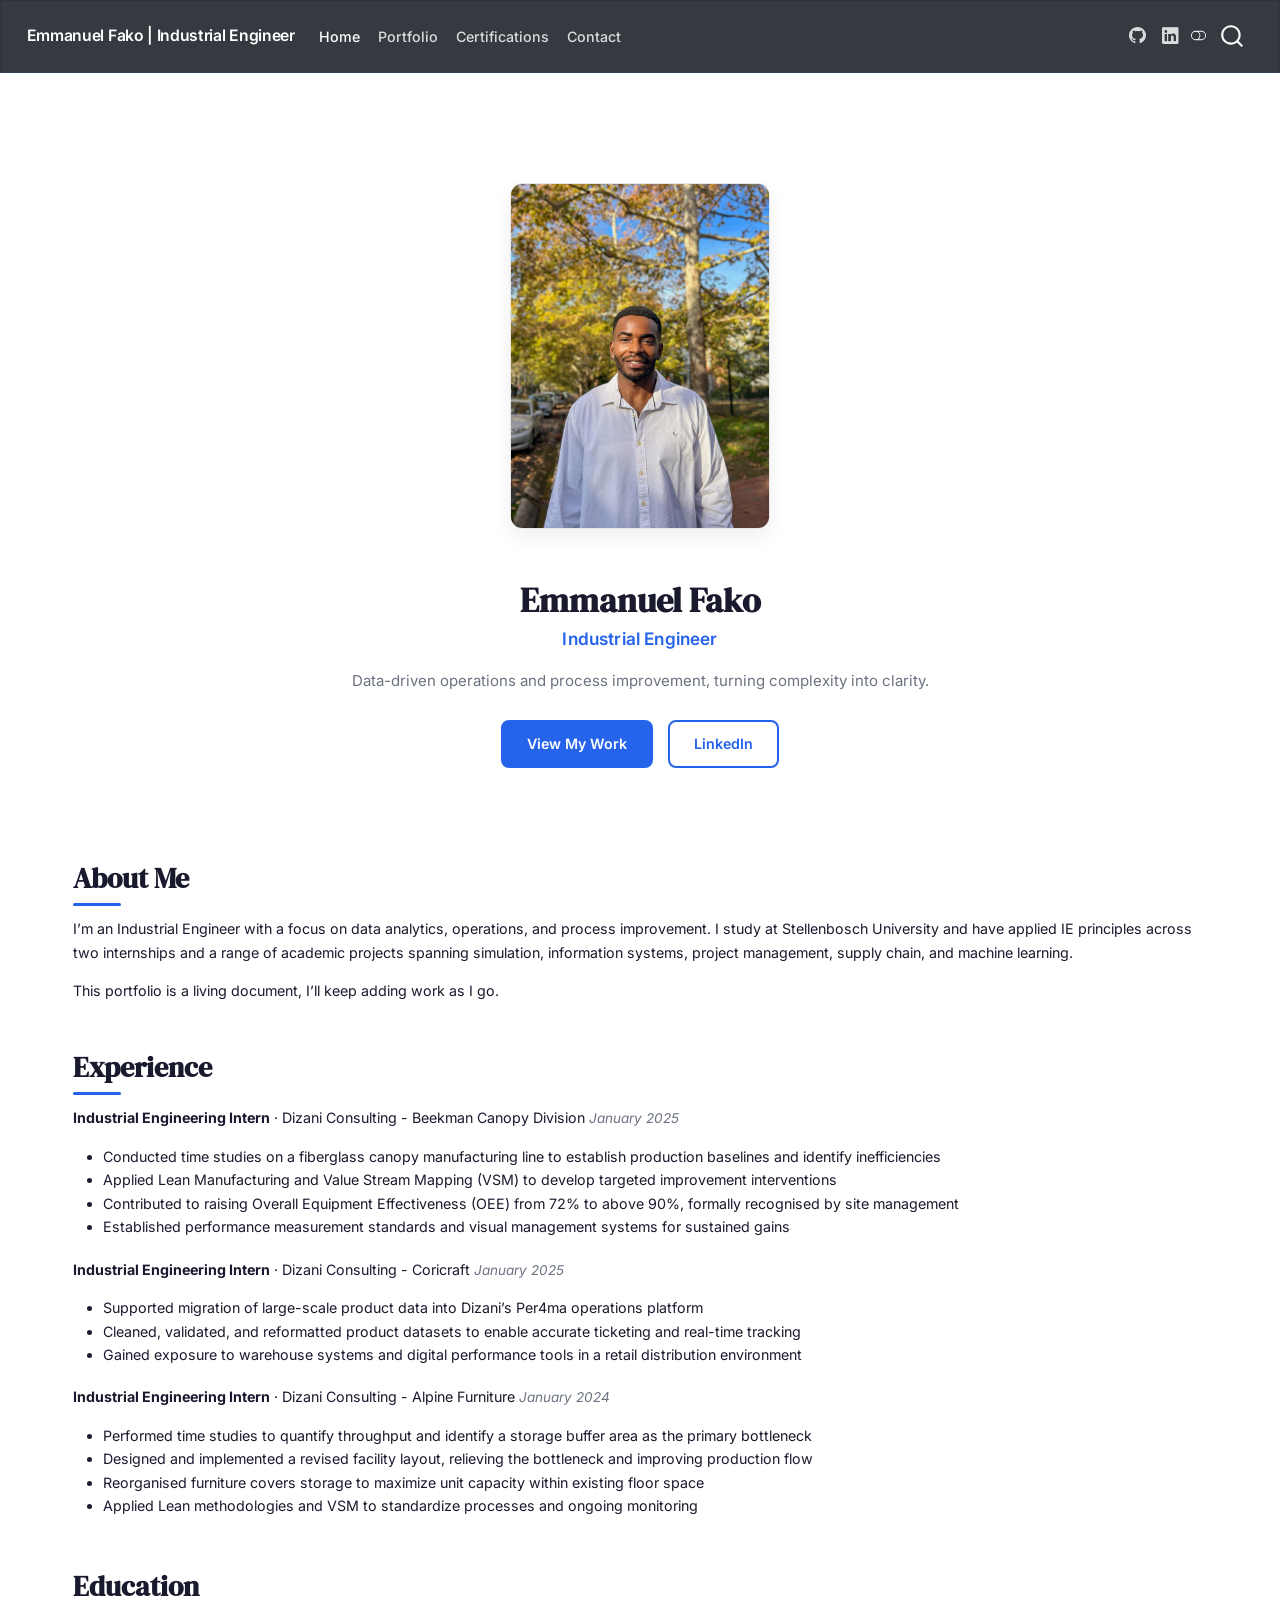
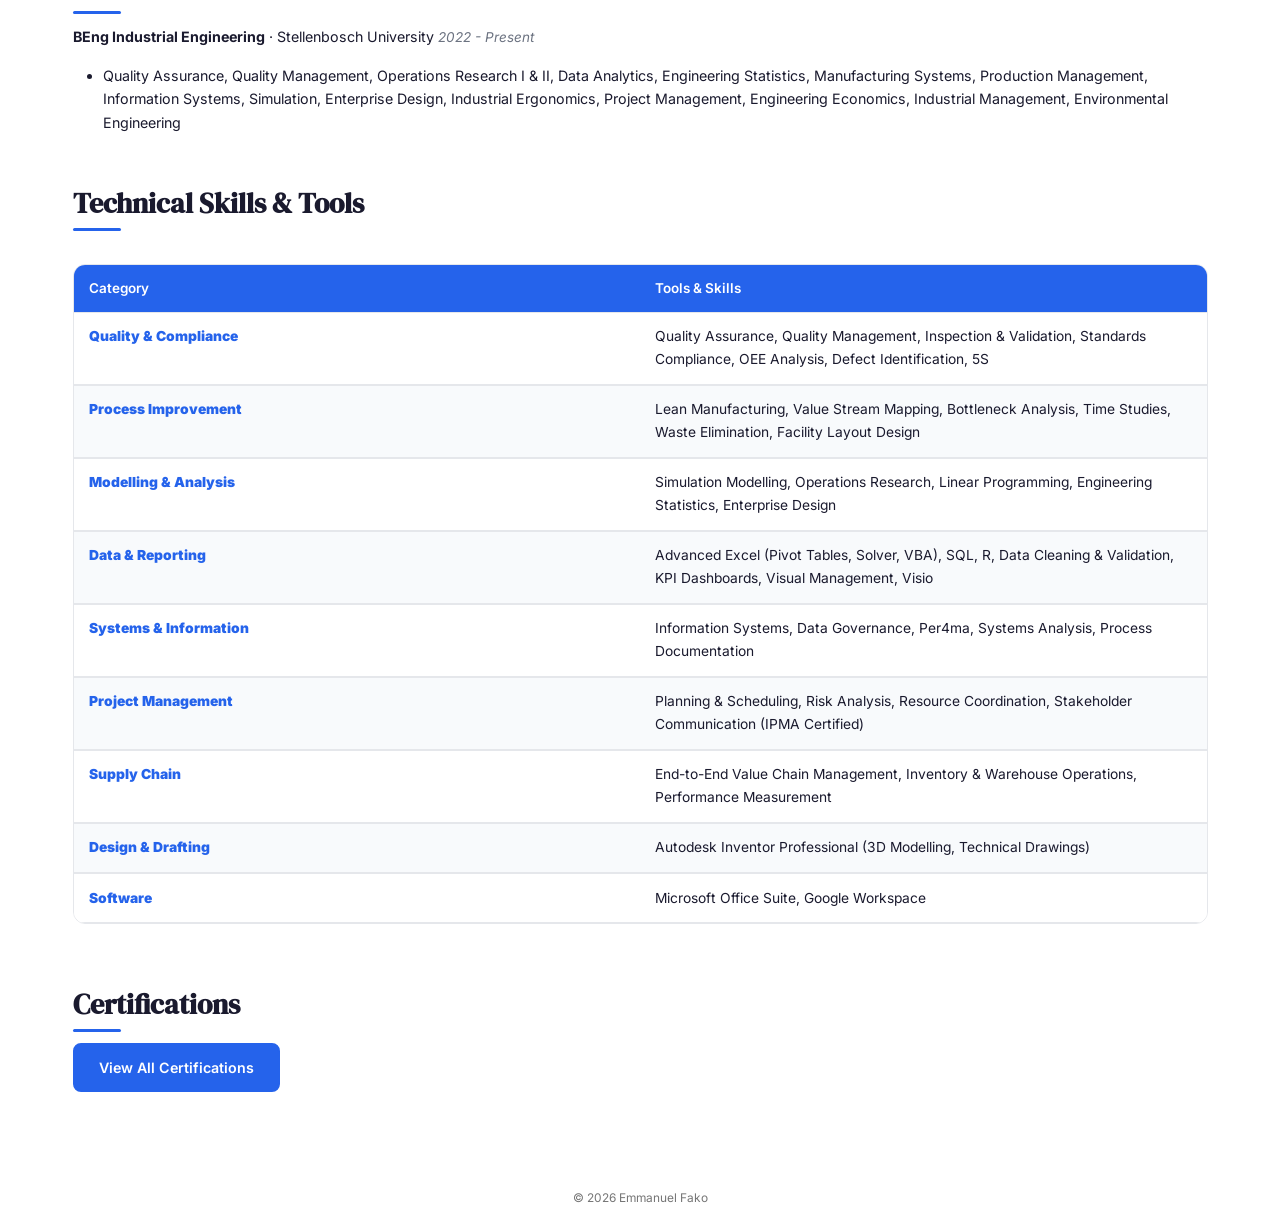
==== commit 94e24d20: "Built site for gh-pages" ====
--- a/index.html
+++ b/index.html
@@ -40,10 +40,14 @@
 <script src="site_libs/quarto-html/tippy.umd.min.js"></script>
 <script src="site_libs/quarto-html/anchor.min.js"></script>
 <link href="site_libs/quarto-html/tippy.css" rel="stylesheet">
-<link href="site_libs/quarto-html/quarto-syntax-highlighting-15634bcf2e68342d4ad2dfa704d543f6.css" rel="stylesheet" id="quarto-text-highlighting-styles">
+<link href="site_libs/quarto-html/quarto-syntax-highlighting-15634bcf2e68342d4ad2dfa704d543f6.css" rel="stylesheet" class="quarto-color-scheme" id="quarto-text-highlighting-styles">
+<link href="site_libs/quarto-html/quarto-syntax-highlighting-dark-0a6b7249c26820e032cb0bd839ff02b1.css" rel="stylesheet" class="quarto-color-scheme quarto-color-alternate" id="quarto-text-highlighting-styles">
+<link href="site_libs/quarto-html/quarto-syntax-highlighting-15634bcf2e68342d4ad2dfa704d543f6.css" rel="stylesheet" class="quarto-color-scheme-extra" id="quarto-text-highlighting-styles">
 <script src="site_libs/bootstrap/bootstrap.min.js"></script>
 <link href="site_libs/bootstrap/bootstrap-icons.css" rel="stylesheet">
-<link href="site_libs/bootstrap/bootstrap-34383ab407711c9051ff0c8b9a65adc8.min.css" rel="stylesheet" append-hash="true" id="quarto-bootstrap" data-mode="light">
+<link href="site_libs/bootstrap/bootstrap-34383ab407711c9051ff0c8b9a65adc8.min.css" rel="stylesheet" append-hash="true" class="quarto-color-scheme" id="quarto-bootstrap" data-mode="light">
+<link href="site_libs/bootstrap/bootstrap-dark-dfa25673fad92089dabd8dce756b1c84.min.css" rel="stylesheet" append-hash="true" class="quarto-color-scheme quarto-color-alternate" id="quarto-bootstrap" data-mode="dark">
+<link href="site_libs/bootstrap/bootstrap-34383ab407711c9051ff0c8b9a65adc8.min.css" rel="stylesheet" append-hash="true" class="quarto-color-scheme-extra" id="quarto-bootstrap" data-mode="light">
 <script id="quarto-search-options" type="application/json">{
   "location": "navbar",
   "copy-button": false,
@@ -77,7 +81,169 @@
 <link rel="stylesheet" href="styles.css">
 </head>
 
-<body class="nav-fixed quarto-light">
+<body class="nav-fixed quarto-light"><script id="quarto-html-before-body" type="application/javascript">
+    const toggleBodyColorMode = (bsSheetEl) => {
+      const mode = bsSheetEl.getAttribute("data-mode");
+      const bodyEl = window.document.querySelector("body");
+      if (mode === "dark") {
+        bodyEl.classList.add("quarto-dark");
+        bodyEl.classList.remove("quarto-light");
+      } else {
+        bodyEl.classList.add("quarto-light");
+        bodyEl.classList.remove("quarto-dark");
+      }
+    }
+    const toggleBodyColorPrimary = () => {
+      const bsSheetEl = window.document.querySelector("link#quarto-bootstrap:not([rel=disabled-stylesheet])");
+      if (bsSheetEl) {
+        toggleBodyColorMode(bsSheetEl);
+      }
+    }
+    const setColorSchemeToggle = (alternate) => {
+      const toggles = window.document.querySelectorAll('.quarto-color-scheme-toggle');
+      for (let i=0; i < toggles.length; i++) {
+        const toggle = toggles[i];
+        if (toggle) {
+          if (alternate) {
+            toggle.classList.add("alternate");
+          } else {
+            toggle.classList.remove("alternate");
+          }
+        }
+      }
+    };
+    const toggleColorMode = (alternate) => {
+      // Switch the stylesheets
+      const primaryStylesheets = window.document.querySelectorAll('link.quarto-color-scheme:not(.quarto-color-alternate)');
+      const alternateStylesheets = window.document.querySelectorAll('link.quarto-color-scheme.quarto-color-alternate');
+      manageTransitions('#quarto-margin-sidebar .nav-link', false);
+      if (alternate) {
+        // note: dark is layered on light, we don't disable primary!
+        enableStylesheet(alternateStylesheets);
+        for (const sheetNode of alternateStylesheets) {
+          if (sheetNode.id === "quarto-bootstrap") {
+            toggleBodyColorMode(sheetNode);
+          }
+        }
+      } else {
+        disableStylesheet(alternateStylesheets);
+        enableStylesheet(primaryStylesheets)
+        toggleBodyColorPrimary();
+      }
+      manageTransitions('#quarto-margin-sidebar .nav-link', true);
+      // Switch the toggles
+      setColorSchemeToggle(alternate)
+      // Hack to workaround the fact that safari doesn't
+      // properly recolor the scrollbar when toggling (#1455)
+      if (navigator.userAgent.indexOf('Safari') > 0 && navigator.userAgent.indexOf('Chrome') == -1) {
+        manageTransitions("body", false);
+        window.scrollTo(0, 1);
+        setTimeout(() => {
+          window.scrollTo(0, 0);
+          manageTransitions("body", true);
+        }, 40);
+      }
+    }
+    const disableStylesheet = (stylesheets) => {
+      for (let i=0; i < stylesheets.length; i++) {
+        const stylesheet = stylesheets[i];
+        stylesheet.rel = 'disabled-stylesheet';
+      }
+    }
+    const enableStylesheet = (stylesheets) => {
+      for (let i=0; i < stylesheets.length; i++) {
+        const stylesheet = stylesheets[i];
+        if(stylesheet.rel !== 'stylesheet') { // for Chrome, which will still FOUC without this check
+          stylesheet.rel = 'stylesheet';
+        }
+      }
+    }
+    const manageTransitions = (selector, allowTransitions) => {
+      const els = window.document.querySelectorAll(selector);
+      for (let i=0; i < els.length; i++) {
+        const el = els[i];
+        if (allowTransitions) {
+          el.classList.remove('notransition');
+        } else {
+          el.classList.add('notransition');
+        }
+      }
+    }
+    const isFileUrl = () => {
+      return window.location.protocol === 'file:';
+    }
+    const hasAlternateSentinel = () => {
+      let styleSentinel = getColorSchemeSentinel();
+      if (styleSentinel !== null) {
+        return styleSentinel === "alternate";
+      } else {
+        return false;
+      }
+    }
+    const setStyleSentinel = (alternate) => {
+      const value = alternate ? "alternate" : "default";
+      if (!isFileUrl()) {
+        window.localStorage.setItem("quarto-color-scheme", value);
+      } else {
+        localAlternateSentinel = value;
+      }
+    }
+    const getColorSchemeSentinel = () => {
+      if (!isFileUrl()) {
+        const storageValue = window.localStorage.getItem("quarto-color-scheme");
+        return storageValue != null ? storageValue : localAlternateSentinel;
+      } else {
+        return localAlternateSentinel;
+      }
+    }
+    const toggleGiscusIfUsed = (isAlternate, darkModeDefault) => {
+      const baseTheme = document.querySelector('#giscus-base-theme')?.value ?? 'light';
+      const alternateTheme = document.querySelector('#giscus-alt-theme')?.value ?? 'dark';
+      let newTheme = '';
+      if(authorPrefersDark) {
+        newTheme = isAlternate ? baseTheme : alternateTheme;
+      } else {
+        newTheme = isAlternate ? alternateTheme : baseTheme;
+      }
+      const changeGiscusTheme = () => {
+        // From: https://github.com/giscus/giscus/issues/336
+        const sendMessage = (message) => {
+          const iframe = document.querySelector('iframe.giscus-frame');
+          if (!iframe) return;
+          iframe.contentWindow.postMessage({ giscus: message }, 'https://giscus.app');
+        }
+        sendMessage({
+          setConfig: {
+            theme: newTheme
+          }
+        });
+      }
+      const isGiscussLoaded = window.document.querySelector('iframe.giscus-frame') !== null;
+      if (isGiscussLoaded) {
+        changeGiscusTheme();
+      }
+    };
+    const authorPrefersDark = false;
+    const darkModeDefault = authorPrefersDark;
+      document.querySelector('link#quarto-text-highlighting-styles.quarto-color-scheme-extra').rel = 'disabled-stylesheet';
+      document.querySelector('link#quarto-bootstrap.quarto-color-scheme-extra').rel = 'disabled-stylesheet';
+    let localAlternateSentinel = darkModeDefault ? 'alternate' : 'default';
+    // Dark / light mode switch
+    window.quartoToggleColorScheme = () => {
+      // Read the current dark / light value
+      let toAlternate = !hasAlternateSentinel();
+      toggleColorMode(toAlternate);
+      setStyleSentinel(toAlternate);
+      toggleGiscusIfUsed(toAlternate, darkModeDefault);
+      window.dispatchEvent(new Event('resize'));
+    };
+    // Switch to dark mode if need be
+    if (hasAlternateSentinel()) {
+      toggleColorMode(true);
+    } else {
+      toggleColorMode(false);
+    }
+  </script>
 
 <div id="quarto-search-results"></div>
   <header id="quarto-header" class="headroom fixed-top">
@@ -125,6 +291,7 @@
 </ul>
           </div> <!-- /navcollapse -->
             <div class="quarto-navbar-tools">
+  <a href="" class="quarto-color-scheme-toggle quarto-navigation-tool  px-1" onclick="window.quartoToggleColorScheme(); return false;" title="Toggle dark mode"><i class="bi"></i></a>
 </div>
       </div> <!-- /container-fluid -->
     </nav>
@@ -136,6 +303,7 @@
     
 <!-- main -->
 <main class="content column-page" id="quarto-document-content"><header id="title-block-header" class="quarto-title-block"></header>
+
 
 
 
@@ -215,7 +383,7 @@
 </tr>
 <tr class="even">
 <td style="text-align: left;"><strong>Data &amp; Reporting</strong></td>
-<td style="text-align: left;">Advanced Excel (Pivot Tables, Solver, VBA), SQL , R, Data Cleaning &amp; Validation, KPI Dashboards, Visual Management, Visio</td>
+<td style="text-align: left;">Advanced Excel (Pivot Tables, Solver, VBA), SQL, R, Data Cleaning &amp; Validation, KPI Dashboards, Visual Management, Visio</td>
 </tr>
 <tr class="odd">
 <td style="text-align: left;"><strong>Systems &amp; Information</strong></td>
@@ -235,7 +403,7 @@
 </tr>
 <tr class="odd">
 <td style="text-align: left;"><strong>Software</strong></td>
-<td style="text-align: left;">Microsoft Office Suite , Google Workspace</td>
+<td style="text-align: left;">Microsoft Office Suite, Google Workspace</td>
 </tr>
 </tbody>
 </table>
@@ -251,6 +419,19 @@
 </main> <!-- /main -->
 <script id="quarto-html-after-body" type="application/javascript">
   window.document.addEventListener("DOMContentLoaded", function (event) {
+    // Ensure there is a toggle, if there isn't float one in the top right
+    if (window.document.querySelector('.quarto-color-scheme-toggle') === null) {
+      const a = window.document.createElement('a');
+      a.classList.add('top-right');
+      a.classList.add('quarto-color-scheme-toggle');
+      a.href = "";
+      a.onclick = function() { try { window.quartoToggleColorScheme(); } catch {} return false; };
+      const i = window.document.createElement("i");
+      i.classList.add('bi');
+      a.appendChild(i);
+      window.document.body.appendChild(a);
+    }
+    setColorSchemeToggle(hasAlternateSentinel())
     const icon = "";
     const anchorJS = new window.AnchorJS();
     anchorJS.options = {
@@ -322,7 +503,7 @@
     }
       var localhostRegex = new RegExp(/^(?:http|https):\/\/localhost\:?[0-9]*\//);
       var mailtoRegex = new RegExp(/^mailto:/);
-        var filterRegex = new RegExp('/' + window.location.host + '/');
+        var filterRegex = new RegExp("^(?:http:|https:)\/\/(?:eman-tron\.github\.io|Eman-tron\.github\.io|localhost|127\.0\.0\.1)");
       var isInternal = (href) => {
           return filterRegex.test(href) || localhostRegex.test(href) || mailtoRegex.test(href);
       }
--- a/site_libs/quarto-html/quarto-syntax-highlighting-dark-0a6b7249c26820e032cb0bd839ff02b1.css
+++ b/site_libs/quarto-html/quarto-syntax-highlighting-dark-0a6b7249c26820e032cb0bd839ff02b1.css
@@ -0,0 +1,219 @@
+/* quarto syntax highlight colors */
+:root {
+  --quarto-hl-al-color: #f07178;
+  --quarto-hl-an-color: #d4d0ab;
+  --quarto-hl-at-color: #00e0e0;
+  --quarto-hl-bn-color: #d4d0ab;
+  --quarto-hl-bu-color: #abe338;
+  --quarto-hl-ch-color: #abe338;
+  --quarto-hl-co-color: #f8f8f2;
+  --quarto-hl-cv-color: #ffd700;
+  --quarto-hl-cn-color: #ffd700;
+  --quarto-hl-cf-color: #ffa07a;
+  --quarto-hl-dt-color: #ffa07a;
+  --quarto-hl-dv-color: #d4d0ab;
+  --quarto-hl-do-color: #f8f8f2;
+  --quarto-hl-er-color: #f07178;
+  --quarto-hl-ex-color: #00e0e0;
+  --quarto-hl-fl-color: #d4d0ab;
+  --quarto-hl-fu-color: #ffa07a;
+  --quarto-hl-im-color: #abe338;
+  --quarto-hl-in-color: #d4d0ab;
+  --quarto-hl-kw-color: #ffa07a;
+  --quarto-hl-op-color: #ffa07a;
+  --quarto-hl-ot-color: #00e0e0;
+  --quarto-hl-pp-color: #dcc6e0;
+  --quarto-hl-re-color: #00e0e0;
+  --quarto-hl-sc-color: #abe338;
+  --quarto-hl-ss-color: #abe338;
+  --quarto-hl-st-color: #abe338;
+  --quarto-hl-va-color: #00e0e0;
+  --quarto-hl-vs-color: #abe338;
+  --quarto-hl-wa-color: #dcc6e0;
+}
+
+/* other quarto variables */
+:root {
+  --quarto-font-monospace: SFMono-Regular, Menlo, Monaco, Consolas, "Liberation Mono", "Courier New", monospace;
+}
+
+/* syntax highlight based on Pandoc's rules */
+pre > code.sourceCode > span {
+  color: #f8f8f2;
+}
+
+code.sourceCode > span {
+  color: #f8f8f2;
+}
+
+div.sourceCode,
+div.sourceCode pre.sourceCode {
+  color: #f8f8f2;
+}
+
+/* Normal */
+code span {
+  color: #f8f8f2;
+}
+
+/* Alert */
+code span.al {
+  color: #f07178;
+}
+
+/* Annotation */
+code span.an {
+  color: #d4d0ab;
+}
+
+/* Attribute */
+code span.at {
+  color: #00e0e0;
+}
+
+/* BaseN */
+code span.bn {
+  color: #d4d0ab;
+}
+
+/* BuiltIn */
+code span.bu {
+  color: #abe338;
+}
+
+/* ControlFlow */
+code span.cf {
+  font-weight: bold;
+  color: #ffa07a;
+}
+
+/* Char */
+code span.ch {
+  color: #abe338;
+}
+
+/* Constant */
+code span.cn {
+  color: #ffd700;
+}
+
+/* Comment */
+code span.co {
+  font-style: italic;
+  color: #f8f8f2;
+}
+
+/* CommentVar */
+code span.cv {
+  color: #ffd700;
+}
+
+/* Documentation */
+code span.do {
+  color: #f8f8f2;
+}
+
+/* DataType */
+code span.dt {
+  color: #ffa07a;
+}
+
+/* DecVal */
+code span.dv {
+  color: #d4d0ab;
+}
+
+/* Error */
+code span.er {
+  color: #f07178;
+  text-decoration: underline;
+}
+
+/* Extension */
+code span.ex {
+  font-weight: bold;
+  color: #00e0e0;
+}
+
+/* Float */
+code span.fl {
+  color: #d4d0ab;
+}
+
+/* Function */
+code span.fu {
+  color: #ffa07a;
+}
+
+/* Import */
+code span.im {
+  color: #abe338;
+}
+
+/* Information */
+code span.in {
+  color: #d4d0ab;
+}
+
+/* Keyword */
+code span.kw {
+  font-weight: bold;
+  color: #ffa07a;
+}
+
+/* Operator */
+code span.op {
+  color: #ffa07a;
+}
+
+/* Other */
+code span.ot {
+  color: #00e0e0;
+}
+
+/* Preprocessor */
+code span.pp {
+  color: #dcc6e0;
+}
+
+/* RegionMarker */
+code span.re {
+  background-color: #f8f8f2;
+  color: #00e0e0;
+}
+
+/* SpecialChar */
+code span.sc {
+  color: #abe338;
+}
+
+/* SpecialString */
+code span.ss {
+  color: #abe338;
+}
+
+/* String */
+code span.st {
+  color: #abe338;
+}
+
+/* Variable */
+code span.va {
+  color: #00e0e0;
+}
+
+/* VerbatimString */
+code span.vs {
+  color: #abe338;
+}
+
+/* Warning */
+code span.wa {
+  color: #dcc6e0;
+}
+
+.prevent-inlining {
+  content: "</";
+}
+
+/*# sourceMappingURL=175367c052bafc98bd680af3479823f0.css.map */
--- a/styles.css
+++ b/styles.css
@@ -1,340 +1,587 @@
-/* css styles */
-
-/* ── FONTS & ROOT CONFIGURATION ──────────────────────── */
-@import url('https://fonts.googleapis.com/css2?family=Inter:wght@300;400;500;600;700&family=DM+Serif+Display&display=swap');
-
-html {
-  font-size: 10px;   /* scales every 'rem' value down proportionally */
-}
-
-/* ── COLOURS & VARIABLE THEMES ───────────────────────── */
-/* ── LIGHT MODE (Default) ───────── */
-:root {
-  --accent: #2563eb;
-  --accent-light: #eff6ff;
-  --accent-dark: #1d4ed8;
-  --text-main: #1a1a2e;
-  --text-muted: #6b7280;
-  --border: #e5e7eb;
-  --bg-alt: #f8fafc;
-  --bg-main: #ffffff; 
-}
-
-/* ── GLOBAL BODY & HEADINGS ─────────────────────────── */
-body {
-  font-family: 'Inter', sans-serif;
-  color: var(--text-main);
-  background-color: var(--bg-main);
-  font-size: 0.85rem;
-  line-height: 1.6;
-}
-
-h1, h2, h3 {
-  font-family: 'DM Serif Display', serif;
-  color: var(--text-main);
-}
-
-/* ── PROJECT PAGE IMAGES ─────────────────────────────── */
-.section img {
-  max-width: 600px;  /*image size*/
-  width: 100%;
-  height: auto;
-  display: block;
-  margin: 1rem auto 2rem;
-  border-radius: 8px;
-  border: 1px solid var(--border);
-}
-
-/* ── NAVBAR ──────────────────────────────────────────── */
-.navbar {
-  padding: 1rem 2rem;
-  border-bottom: 1px solid var(--border);
-}
-
-.navbar-brand {
-  font-weight: 600;
-  font-size: 1.1rem;
-  letter-spacing: -0.02em;
-}
-
-.nav-link {
-  font-weight: 500;
-  font-size: 0.95rem;
-  color: var(--text-muted) !important; 
-  transition: color 0.2s;
-}
-
-.nav-link:hover {
-  color: var(--text-main) !important;  
-}
-
-/* ── PROFILE PICTURE ─────────────────────────────────── */
-.profile-pic {
-  max-width: 320px;      
-  width: 100%;
-  height: auto;
-  border-radius: 0;      
-  margin: 0 auto 1.75rem !important;
-  display: block;
-  border: 1px solid var(--border);
-  box-shadow: 0 8px 24px rgba(0,0,0,0.06);
-}
-
-.hero p:has(> .profile-pic),
-.hero .quarto-figure:has(> .profile-pic) {
-  display: flex;
-  justify-content: center;
-  width: 100%;
-}
-
-/* ── HERO SECTION (for index.qmd) ───────────────────── */
-.hero {
-  padding: 6rem 2rem 4rem;
-  text-align: center;
-  max-width: 700px;
-  margin: 0 auto;
-}
-
-.hero h1 {
-  font-size: 2.1rem;        
-  line-height: 1.15;
-  margin-bottom: 0.4rem;
-}
-
-.hero h1 + p {
-  font-family: 'Inter', sans-serif;
-  font-size: 1.15rem;
-  font-weight: 600;
-  color: var(--accent);
-  letter-spacing: 0.01em;
-  margin-bottom: 1.25rem;
-}
-
-.hero .subtitle {
-  font-size: 1rem;
-  color: var(--text-muted);
-  margin-bottom: 2rem;
-}
-
-.hero .btn-primary {
-  background: var(--accent);
-  color: white;
-  padding: 0.75rem 1.75rem;
-  border-radius: 8px;
-  text-decoration: none;
-  font-weight: 600;
-  font-size: 0.95rem;
-  display: inline-block;
-  transition: background 0.2s, transform 0.2s;
-}
-
-.hero .btn-primary:hover {
-  background: var(--accent-dark);
-  transform: translateY(-2px);
-}
-
-.hero .btn-secondary {
-  margin-left: 1rem;
-  color: var(--accent);
-  border: 2px solid var(--accent);
-  padding: 0.75rem 1.75rem;
-  border-radius: 8px;
-  text-decoration: none;
-  font-weight: 600;
-  font-size: 0.95rem;
-  display: inline-block;
-  transition: all 0.2s;
-}
-
-.hero .btn-secondary:hover {
-  background: var(--accent-light);
-}
-
-/* ── PORTFOLIO CARDS ─────────────────────────────────── */
-.project-grid {
-  display: grid;
-  grid-template-columns: repeat(auto-fill, minmax(320px, 1fr));
-  gap: 2rem;
-  padding: 2rem 0;
-}
-
-.project-card {
-  border: 1px solid var(--border);
-  border-radius: 12px;
-  overflow: hidden;
-  transition: transform 0.2s, box-shadow 0.2s;
-  background: var(--bg-main); 
-}
-
-.project-card:hover {
-  transform: translateY(-4px);
-  box-shadow: 0 12px 32px rgba(0,0,0,0.08);
-}
-
-.project-card .quarto-figure img,
-.project-card figure img,
-.project-card img.img-fluid {
-  width: 100% !important;
-  height: 200px !important;
-  object-fit: cover !important;
-  max-width: none !important;
-}
-
-.project-card .quarto-figure {
-  margin: 0 !important;
-}
-
-.project-card figcaption {
-  display: none;
-}
-
-.project-card-body {
-  padding: 1.5rem;
-}
-
-.project-card-body h3 {
-  font-size: 1.2rem;
-  margin-bottom: 0.5rem;
-}
-
-.project-card-body p {
-  color: var(--text-muted);
-  font-size: 0.9rem;
-  line-height: 1.6;
-}
-
-.tag {
-  display: inline-block;
-  background: var(--accent-light);
-  color: var(--accent);
-  font-size: 0.75rem;
-  font-weight: 600;
-  padding: 0.25rem 0.6rem;
-  border-radius: 999px;
-  margin: 0.25rem 0.25rem 0 0;
-}
-
-/* ── SECTIONS ────────────────────────────────────────── */
-.section {
-  padding: 4rem 2rem;
-  max-width: 1100px;
-  margin: 0 auto;
-}
-
-.section:nth-of-type(even) {
-  background: var(--bg-alt);
-  border-radius: 16px;
-}
-
-.section-title {
-  font-size: 1.85rem;
-  margin-bottom: 0.4rem;
-  position: relative;
-  display: inline-block;
-}
-
-.section-title::after {
-  content: "";
-  display: block;
-  width: 48px;
-  height: 3px;
-  background: var(--accent);
-  margin-top: 0.6rem;
-  border-radius: 2px;
-}
-
-.section-subtitle {
-  color: var(--text-muted);
-  margin-bottom: 3rem;
-}
-
-.section h3, .section strong:first-child {
-  margin-top: 2.25rem;
-  display: inline-block;
-}
-
-.section ul {
-  margin-bottom: 1.5rem;
-}
-
-.section p,
-.section li {
-  font-size: 0.90rem;
-  line-height: 1.65;
-}
-
-.section p em {
-  color: var(--text-muted);
-  font-size: 0.9rem;
-  display: block;
-  margin-bottom: 0.5rem;
-}
-
-/* ── TABLES (Tools & Skills) ─────────────────────────── */
-.section table {
-  width: 100%;
-  border-collapse: separate;
-  border-spacing: 0;
-  margin: 1.5rem 0;
-  border: 1px solid var(--border);
-  border-radius: 12px;
-  overflow: hidden;
-}
-
-.section table thead th {
-  background: var(--accent);
-  color: #fff;
-  font-weight: 600;
-  font-size: 0.9rem;
-  text-align: left;
-  padding: 0.75rem 1rem;
-}
-
-.section table td {
-  padding: 0.85rem 1rem;
-  font-size: 0.9rem;
-  color: var(--text-main);
-  border-top: 1px solid var(--border);
-  vertical-align: top;
-}
-
-.section table tbody tr:nth-child(even) {
-  background: var(--bg-alt);
-}
-
-.section table td:first-child {
-  font-weight: 600;
-  color: var(--accent);
-  white-space: nowrap;
-}
-
-/* ── FOOTER ──────────────────────────────────────────── */
-.page-footer {
-  border-top: 1px solid var(--border);
-  padding: 2rem;
-  color: var(--text-muted);
-  font-size: 0.875rem;
-}
-
-/* ── MOBILE ──────────────────────────────────────────── */
-@media (max-width: 768px) {
-  html { font-size: 10px; }
-
-  .hero { padding: 2.5rem 1.25rem 2rem; }
-  .hero h1 { font-size: 1.5rem; }
-  .hero h1 + p { font-size: 0.95rem; }
-  .hero .subtitle { font-size: 0.85rem; }
-  .hero .btn-primary,
-  .hero .btn-secondary { font-size: 0.8rem; padding: 0.6rem 1.3rem; }
-  .hero .btn-secondary { margin-left: 0; margin-top: 0.75rem; }
-
-  .profile-pic { max-width: 200px; }
-
-  .section { padding: 2rem 1.25rem; }
-  .section-title { font-size: 1.3rem; }
-  .section h3 { font-size: 1.05rem; }
-  .section p, .section li { font-size: 0.85rem; line-height: 1.55; }
-
-  .project-grid { grid-template-columns: 1fr; }
-  .section:nth-of-type(even) { border-radius: 0; }
-}+/* css styles */
+
+/* ── FONTS & ROOT CONFIGURATION ──────────────────────── */
+@import url('https://fonts.googleapis.com/css2?family=Inter:wght@300;400;500;600;700&family=DM+Serif+Display&display=swap');
+
+:root {
+  --bs-root-font-size: 15px;
+  font-size: 15px;
+  --accent: #2563eb;
+  --accent-light: #eff6ff;
+  --accent-dark: #1d4ed8;
+  --text-main: #1a1a2e;
+  --text-muted: #6b7280;
+  --border: #e5e7eb;
+  --bg-alt: #f8fafc;
+  --bg-main: #ffffff;
+  --card-bg: #ffffff;
+}
+
+/* ── DARK MODE OVERRIDES ───────── */
+html[data-theme="dark"],
+[data-bs-theme="dark"],
+body.quarto-dark {
+  --accent: #60a5fa;
+  --accent-light: #1e3a8a;
+  --accent-dark: #93c5fd;
+  --text-main: #f8fafc;
+  --text-muted: #94a3b8;
+  --border: #334155;
+  --bg-alt: #0f172a;
+  --bg-main: #020617;
+  --card-bg: #0f172a;
+}
+
+/* ── GLOBAL BODY, PARAGRAPHS & LINKS ─────────────────── */
+body,
+p,
+li,
+td,
+th,
+label,
+input,
+textarea,
+button,
+.tag {
+  font-family: 'Inter', sans-serif !important;
+}
+
+body {
+  color: var(--text-main);
+  background-color: var(--bg-main);
+  font-size: 0.95rem;
+  line-height: 1.65;
+}
+
+h1, h2, h3, h4 {
+  font-family: 'DM Serif Display', serif !important;
+  color: var(--text-main);
+}
+
+a {
+  color: var(--accent);
+  text-decoration: none;
+  transition: color 0.2s;
+}
+
+a:hover {
+  color: var(--accent-dark);
+  text-decoration: underline;
+}
+
+hr {
+  border-color: var(--border);
+  opacity: 0.6;
+  margin: 2rem 0;
+}
+
+blockquote {
+  border-left: 4px solid var(--accent);
+  background: var(--bg-alt);
+  padding: 1rem 1.25rem;
+  border-radius: 0 8px 8px 0;
+  margin: 1.5rem 0;
+  color: var(--text-main);
+}
+
+blockquote p {
+  margin-bottom: 0;
+}
+
+/* ── NAVBAR & FOOTER ─────────────────────────────────── */
+.navbar {
+  padding: 0.9rem 2rem;
+  border-bottom: 1px solid var(--border);
+}
+
+body.quarto-dark .navbar {
+  background-color: #0f172a !important;
+  border-bottom: 1px solid var(--border);
+}
+
+.navbar-brand {
+  font-family: 'Inter', sans-serif !important;
+  font-weight: 600;
+  font-size: 1.05rem;
+  letter-spacing: -0.02em;
+  color: #ffffff !important;
+}
+
+.navbar .nav-link,
+.navbar .quarto-navigation-tool {
+  font-weight: 500;
+  font-size: 0.95rem;
+  color: rgba(255, 255, 255, 0.82) !important;
+  transition: color 0.2s;
+  text-decoration: none !important;
+}
+
+.navbar .nav-link:hover,
+.navbar .nav-link.active,
+.navbar .quarto-navigation-tool:hover {
+  color: #ffffff !important;
+}
+
+.page-footer {
+  border-top: 1px solid var(--border);
+  padding: 2rem;
+  color: var(--text-muted);
+  font-size: 0.875rem;
+  background-color: var(--bg-main) !important;
+}
+
+/* ── BUTTONS (Global + Hero) ─────────────────────────── */
+.btn-primary,
+a.btn-primary {
+  background: var(--accent) !important;
+  border: 2px solid var(--accent) !important;
+  color: #ffffff !important;
+  padding: 0.7rem 1.6rem;
+  border-radius: 8px;
+  text-decoration: none !important;
+  font-weight: 600;
+  font-size: 0.95rem;
+  display: inline-block;
+  transition: background 0.2s, border-color 0.2s, transform 0.2s;
+}
+
+.btn-primary:hover,
+a.btn-primary:hover {
+  background: var(--accent-dark) !important;
+  border-color: var(--accent-dark) !important;
+  color: #ffffff !important;
+  transform: translateY(-2px);
+}
+
+.btn-secondary,
+a.btn-secondary {
+  margin-left: 0.75rem;
+  background: transparent !important;
+  color: var(--accent) !important;
+  border: 2px solid var(--accent) !important;
+  padding: 0.7rem 1.6rem;
+  border-radius: 8px;
+  text-decoration: none !important;
+  font-weight: 600;
+  font-size: 0.95rem;
+  display: inline-block;
+  transition: all 0.2s;
+}
+
+.btn-secondary:hover,
+a.btn-secondary:hover {
+  background: var(--accent-light) !important;
+  color: var(--accent) !important;
+  text-decoration: none !important;
+  transform: translateY(-2px);
+}
+
+/* ── PROFILE PICTURE & HERO SECTION ──────────────────── */
+.profile-pic {
+  max-width: 260px;
+  width: 100%;
+  height: auto;
+  border-radius: 12px;
+  margin: 0 auto 1.5rem !important;
+  display: block;
+  border: 1px solid var(--border);
+  box-shadow: 0 8px 24px rgba(0, 0, 0, 0.08);
+}
+
+.hero p:has(> .profile-pic),
+.hero .quarto-figure:has(> .profile-pic) {
+  display: flex;
+  justify-content: center;
+  width: 100%;
+}
+
+.hero {
+  padding: 4.5rem 2rem 3rem;
+  text-align: center;
+  max-width: 700px;
+  margin: 0 auto;
+}
+
+.hero h1 {
+  font-size: 2.25rem;
+  line-height: 1.15;
+  margin-bottom: 0.35rem;
+}
+
+.hero h1 + p,
+section.hero > p:first-of-type {
+  font-family: 'Inter', sans-serif !important;
+  font-size: 1.15rem !important;
+  font-weight: 600 !important;
+  color: var(--accent) !important;
+  letter-spacing: 0.01em;
+  margin-bottom: 1rem;
+}
+
+.hero .subtitle,
+.hero .subtitle p {
+  font-size: 1rem;
+  color: var(--text-muted);
+  margin-bottom: 1.75rem;
+}
+
+/* ── SECTIONS & HEADINGS (Fixing Quarto's <section class="section-title"> wrapper) ── */
+.section,
+main.content > section.level1 {
+  padding: 2.5rem 2rem 4rem;
+  max-width: 1060px;
+  margin: 0 auto;
+}
+
+/* Prevent Quarto's <section class="section-title"> wrapper from inflating body font-size or collapsing width */
+section.section-title {
+  font-size: 0.95rem !important;
+  display: block !important;
+  width: 100%;
+}
+
+section.section-title::after {
+  display: none !important;
+  content: none !important;
+}
+
+/* Scope .section-title styling and blue accent bar strictly to h1/h2 headings */
+h1.section-title,
+h2.section-title,
+section.section-title > h1,
+section.section-title > h2 {
+  font-size: 1.85rem !important;
+  margin-top: 2.25rem;
+  margin-bottom: 0.75rem;
+  padding-bottom: 0;
+  border-bottom: none !important;
+  position: relative;
+  display: inline-block;
+}
+
+.section > section:first-of-type > h1.section-title,
+.section > section:first-of-type > h2.section-title,
+main.content > section.level1 > h1:first-of-type {
+  margin-top: 0.5rem;
+}
+
+h1.section-title::after,
+h2.section-title::after,
+section.section-title > h1::after,
+section.section-title > h2::after {
+  content: "";
+  display: block;
+  width: 48px;
+  height: 3px;
+  background: var(--accent);
+  margin-top: 0.5rem;
+  border-radius: 2px;
+}
+
+/* Clean h2 & h3 inside sections */
+.section h2:not(.section-title),
+main.content section h2:not(.section-title) {
+  font-size: 1.45rem;
+  margin-top: 2rem;
+  margin-bottom: 1rem;
+  border-bottom: none;
+  padding-bottom: 0;
+}
+
+.section h3,
+main.content section h3 {
+  font-size: 1.25rem;
+  margin-top: 2rem;
+  margin-bottom: 0.65rem;
+  color: var(--text-main);
+}
+
+.section ul,
+main.content section ul {
+  margin-bottom: 1.25rem;
+}
+
+.section p,
+.section li,
+main.content section p,
+main.content section li {
+  font-size: 0.95rem;
+  line-height: 1.65;
+  color: var(--text-main);
+}
+
+.section p em,
+main.content section p em {
+  color: var(--text-muted);
+  font-size: 0.9rem;
+}
+
+/* ── PROJECT PAGE IMAGES ─────────────────────────────── */
+.section img:not(.profile-pic),
+main.content section:not(.project-card) img:not(.profile-pic) {
+  max-width: 640px;
+  width: 100%;
+  height: auto;
+  display: block;
+  margin: 1rem auto 2rem;
+  border-radius: 8px;
+  border: 1px solid var(--border);
+}
+
+/* ── PORTFOLIO CARDS ─────────────────────────────────── */
+.project-grid {
+  display: grid;
+  grid-template-columns: repeat(auto-fill, minmax(310px, 1fr));
+  gap: 2rem;
+  padding: 1.5rem 0 2rem;
+  align-items: stretch;
+}
+
+.project-card {
+  border: 1px solid var(--border);
+  border-radius: 12px;
+  overflow: hidden;
+  transition: transform 0.2s, box-shadow 0.2s, border-color 0.2s;
+  background: var(--card-bg);
+  display: flex;
+  flex-direction: column;
+  height: 100%;
+}
+
+.project-card:hover {
+  transform: translateY(-4px);
+  box-shadow: 0 12px 32px rgba(0, 0, 0, 0.12);
+  border-color: var(--accent);
+}
+
+.project-card .quarto-figure,
+.project-card figure,
+.project-card > p:first-child {
+  margin: 0 !important;
+  background: #ffffff;
+  border-bottom: 1px solid var(--border);
+}
+
+.project-card .quarto-figure img,
+.project-card figure img,
+.project-card img.img-fluid,
+.project-card > p:first-child img {
+  width: 100% !important;
+  max-width: none !important;
+  height: 200px !important;
+  object-fit: cover !important;
+  margin: 0 !important;
+  border: none !important;
+  border-radius: 0 !important;
+  display: block !important;
+}
+
+/* Keep wide logos and diagrams (like Dizani and Ergonomics flowchart) completely uncropped */
+.project-card img[src*="dizani.png"],
+.project-card img[src*="ergospp.png"] {
+  object-fit: contain !important;
+  padding: 1.25rem !important;
+  background: #ffffff !important;
+}
+
+.project-card figcaption {
+  display: none !important;
+}
+
+.project-card .anchorjs-link {
+  display: none !important;
+}
+
+.project-card-body {
+  padding: 1.5rem;
+  display: flex;
+  flex-direction: column;
+  flex-grow: 1;
+}
+
+.project-card-body h3 {
+  font-size: 1.2rem !important;
+  line-height: 1.3;
+  margin-top: 0 !important;
+  margin-bottom: 0.6rem !important;
+}
+
+.project-card-body p {
+  color: var(--text-muted) !important;
+  font-size: 0.92rem !important;
+  line-height: 1.6 !important;
+  margin-bottom: 0.85rem;
+}
+
+.project-card-body p:last-child {
+  margin-top: auto;
+  margin-bottom: 0;
+  padding-top: 0.5rem;
+}
+
+.project-card-body p:last-child a {
+  font-weight: 600;
+  color: var(--accent) !important;
+}
+
+.tag {
+  display: inline-block;
+  background: var(--accent-light);
+  color: var(--accent);
+  font-size: 0.75rem;
+  font-weight: 600;
+  padding: 0.25rem 0.65rem;
+  border-radius: 999px;
+  margin: 0.2rem 0.25rem 0.2rem 0;
+}
+
+/* ── TABLES (Tools, Skills & Certifications) ─────────── */
+.section table,
+main.content section table,
+table.table {
+  width: 100%;
+  border-collapse: separate !important;
+  border-spacing: 0;
+  margin: 1.5rem 0 2rem;
+  border: 1px solid var(--border) !important;
+  border-radius: 12px;
+  overflow: hidden;
+  background: var(--card-bg) !important;
+  --bs-table-bg: transparent !important;
+  --bs-table-striped-bg: transparent !important;
+}
+
+.section table thead th,
+main.content section table thead th,
+table.table thead th {
+  background: var(--accent) !important;
+  color: #ffffff !important;
+  font-weight: 600;
+  font-size: 0.9rem;
+  text-align: left;
+  padding: 0.8rem 1rem;
+  border: none !important;
+}
+
+.section table td,
+main.content section table td,
+table.table td {
+  padding: 0.85rem 1rem;
+  font-size: 0.92rem;
+  color: var(--text-main) !important;
+  background-color: transparent !important;
+  border-top: 1px solid var(--border) !important;
+  vertical-align: top;
+}
+
+.section table tbody tr,
+main.content section table tbody tr,
+table.table tbody tr {
+  background-color: var(--bg-main) !important;
+}
+
+.section table tbody tr:nth-child(even),
+main.content section table tbody tr:nth-child(even),
+table.table tbody tr:nth-child(even) {
+  background-color: var(--bg-alt) !important;
+}
+
+.section table td:first-child,
+main.content section table td:first-child,
+table.table td:first-child {
+  font-weight: 600;
+  color: var(--accent) !important;
+  white-space: nowrap;
+}
+
+/* ── FORMS (Contact Page) ────────────────────────────── */
+.form-control {
+  background-color: var(--card-bg) !important;
+  color: var(--text-main) !important;
+  border: 1px solid var(--border) !important;
+  border-radius: 8px;
+  font-size: 0.95rem;
+}
+
+.form-control:focus {
+  border-color: var(--accent) !important;
+  box-shadow: 0 0 0 3px rgba(37, 99, 235, 0.2) !important;
+}
+
+.form-label {
+  color: var(--text-main);
+  font-size: 0.95rem;
+  margin-bottom: 0.4rem;
+}
+
+/* ── MOBILE ──────────────────────────────────────────── */
+@media (max-width: 768px) {
+  :root {
+    --bs-root-font-size: 14px;
+    font-size: 14px;
+  }
+
+  .navbar {
+    padding: 0.75rem 1rem;
+  }
+
+  .navbar-brand {
+    font-size: 0.92rem;
+  }
+
+  .hero {
+    padding: 2.5rem 1.25rem 2rem;
+  }
+
+  .hero h1 {
+    font-size: 1.75rem;
+  }
+
+  .hero h1 + p {
+    font-size: 1rem;
+  }
+
+  .hero .subtitle {
+    font-size: 0.92rem;
+  }
+
+  .btn-primary,
+  .btn-secondary,
+  a.btn-primary,
+  a.btn-secondary {
+    font-size: 0.88rem;
+    padding: 0.6rem 1.25rem;
+    margin: 0.25rem;
+  }
+
+  .profile-pic {
+    max-width: 200px;
+  }
+
+  .section,
+  main.content > section.level1 {
+    padding: 1.75rem 1.25rem 3rem;
+  }
+
+  h1.section-title,
+  h2.section-title,
+  section.section-title > h1,
+  section.section-title > h2 {
+    font-size: 1.5rem !important;
+  }
+
+  .section h3,
+  main.content section h3 {
+    font-size: 1.15rem;
+  }
+
+  .section table td:first-child,
+  main.content section table td:first-child,
+  table.table td:first-child {
+    white-space: normal;
+  }
+
+  .project-grid {
+    grid-template-columns: 1fr;
+  }
+}
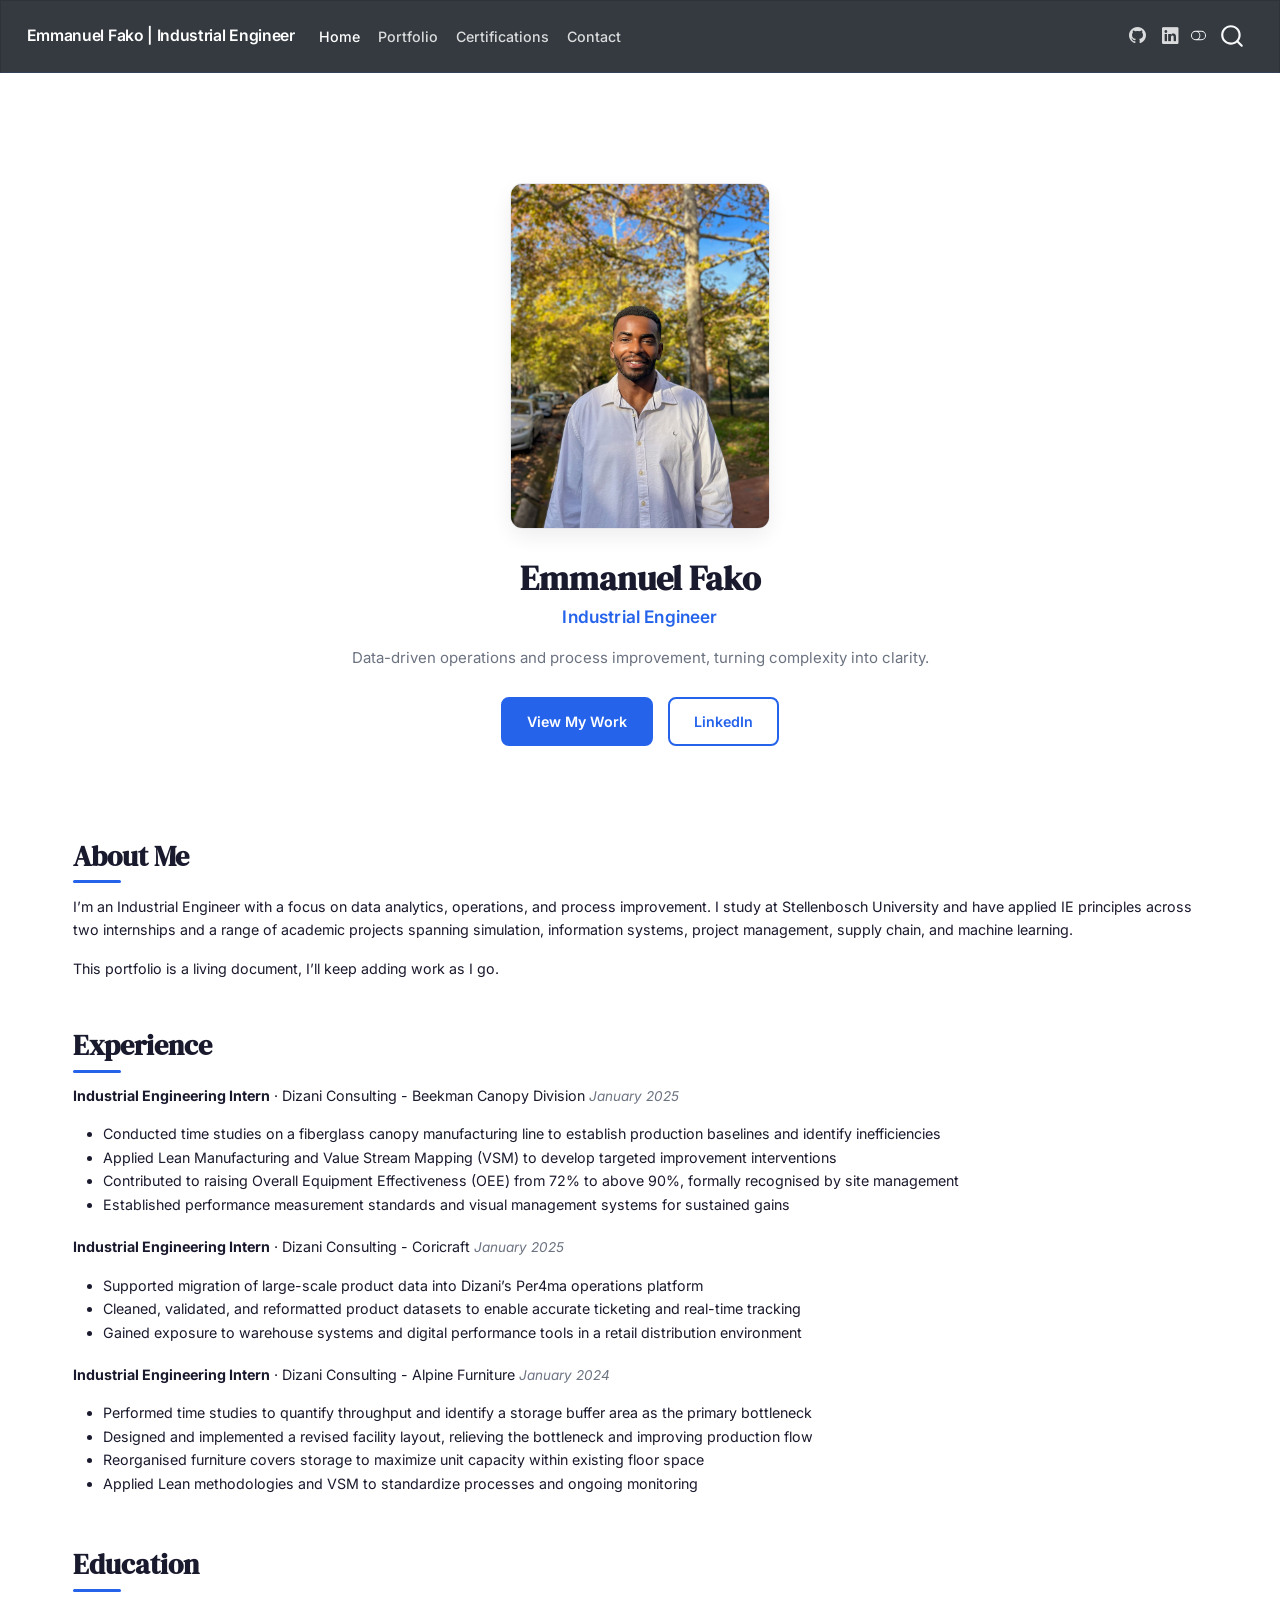
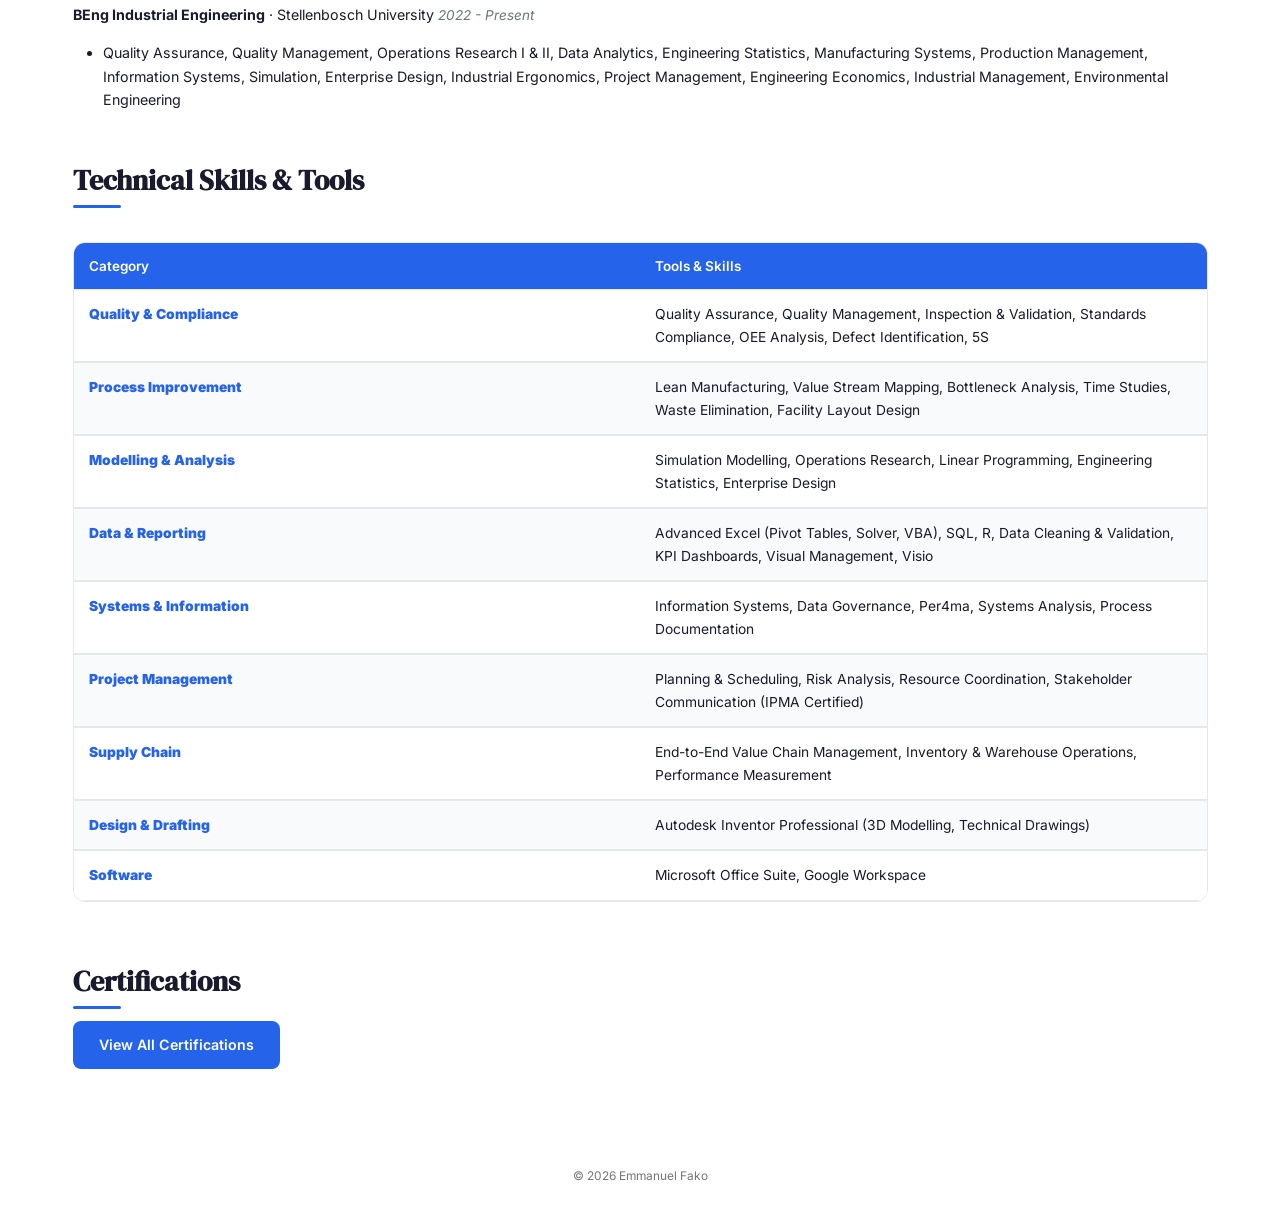
==== commit f0a9efe0: "Built site for gh-pages" ====
--- a/index.html
+++ b/index.html
@@ -48,6 +48,9 @@
 <link href="site_libs/bootstrap/bootstrap-34383ab407711c9051ff0c8b9a65adc8.min.css" rel="stylesheet" append-hash="true" class="quarto-color-scheme" id="quarto-bootstrap" data-mode="light">
 <link href="site_libs/bootstrap/bootstrap-dark-dfa25673fad92089dabd8dce756b1c84.min.css" rel="stylesheet" append-hash="true" class="quarto-color-scheme quarto-color-alternate" id="quarto-bootstrap" data-mode="dark">
 <link href="site_libs/bootstrap/bootstrap-34383ab407711c9051ff0c8b9a65adc8.min.css" rel="stylesheet" append-hash="true" class="quarto-color-scheme-extra" id="quarto-bootstrap" data-mode="light">
+<script src="site_libs/quarto-contrib/glightbox/glightbox.min.js"></script>
+<link href="site_libs/quarto-contrib/glightbox/glightbox.min.css" rel="stylesheet">
+<link href="site_libs/quarto-contrib/glightbox/lightbox.css" rel="stylesheet">
 <script id="quarto-search-options" type="application/json">{
   "location": "navbar",
   "copy-button": false,
@@ -309,7 +312,7 @@
 
 
 <div class="hero">
-<p><img src="images/me.jpg" class="profile-pic img-fluid"></p>
+<p><a href="images/me.jpg" class="lightbox" data-gallery="quarto-lightbox-gallery-1"><img src="images/me.jpg" class="profile-pic img-fluid"></a></p>
 <section id="emmanuel-fako" class="level1">
 <h1>Emmanuel Fako</h1>
 <p>Industrial Engineer</p>
@@ -849,6 +852,38 @@
     </div>
   </div>
 </footer>
+<script>var lightboxQuarto = GLightbox({"closeEffect":"zoom","descPosition":"bottom","loop":false,"openEffect":"zoom","selector":".lightbox"});
+(function() {
+  let previousOnload = window.onload;
+  window.onload = () => {
+    if (previousOnload) {
+      previousOnload();
+    }
+    lightboxQuarto.on('slide_before_load', (data) => {
+      const { slideIndex, slideNode, slideConfig, player, trigger } = data;
+      const href = trigger.getAttribute('href');
+      if (href !== null) {
+        const imgEl = window.document.querySelector(`a[href="${href}"] img`);
+        if (imgEl !== null) {
+          const srcAttr = imgEl.getAttribute("src");
+          if (srcAttr && srcAttr.startsWith("data:")) {
+            slideConfig.href = srcAttr;
+          }
+        }
+      } 
+    });
+  
+    lightboxQuarto.on('slide_after_load', (data) => {
+      const { slideIndex, slideNode, slideConfig, player, trigger } = data;
+      if (window.Quarto?.typesetMath) {
+        window.Quarto.typesetMath(slideNode);
+      }
+    });
+  
+  };
+  
+})();
+          </script>
 
 
 
--- a/styles.css
+++ b/styles.css
@@ -1,587 +1,677 @@
-/* css styles */
-
-/* ── FONTS & ROOT CONFIGURATION ──────────────────────── */
-@import url('https://fonts.googleapis.com/css2?family=Inter:wght@300;400;500;600;700&family=DM+Serif+Display&display=swap');
-
-:root {
-  --bs-root-font-size: 15px;
-  font-size: 15px;
-  --accent: #2563eb;
-  --accent-light: #eff6ff;
-  --accent-dark: #1d4ed8;
-  --text-main: #1a1a2e;
-  --text-muted: #6b7280;
-  --border: #e5e7eb;
-  --bg-alt: #f8fafc;
-  --bg-main: #ffffff;
-  --card-bg: #ffffff;
-}
-
-/* ── DARK MODE OVERRIDES ───────── */
-html[data-theme="dark"],
-[data-bs-theme="dark"],
-body.quarto-dark {
-  --accent: #60a5fa;
-  --accent-light: #1e3a8a;
-  --accent-dark: #93c5fd;
-  --text-main: #f8fafc;
-  --text-muted: #94a3b8;
-  --border: #334155;
-  --bg-alt: #0f172a;
-  --bg-main: #020617;
-  --card-bg: #0f172a;
-}
-
-/* ── GLOBAL BODY, PARAGRAPHS & LINKS ─────────────────── */
-body,
-p,
-li,
-td,
-th,
-label,
-input,
-textarea,
-button,
-.tag {
-  font-family: 'Inter', sans-serif !important;
-}
-
-body {
-  color: var(--text-main);
-  background-color: var(--bg-main);
-  font-size: 0.95rem;
-  line-height: 1.65;
-}
-
-h1, h2, h3, h4 {
-  font-family: 'DM Serif Display', serif !important;
-  color: var(--text-main);
-}
-
-a {
-  color: var(--accent);
-  text-decoration: none;
-  transition: color 0.2s;
-}
-
-a:hover {
-  color: var(--accent-dark);
-  text-decoration: underline;
-}
-
-hr {
-  border-color: var(--border);
-  opacity: 0.6;
-  margin: 2rem 0;
-}
-
-blockquote {
-  border-left: 4px solid var(--accent);
-  background: var(--bg-alt);
-  padding: 1rem 1.25rem;
-  border-radius: 0 8px 8px 0;
-  margin: 1.5rem 0;
-  color: var(--text-main);
-}
-
-blockquote p {
-  margin-bottom: 0;
-}
-
-/* ── NAVBAR & FOOTER ─────────────────────────────────── */
-.navbar {
-  padding: 0.9rem 2rem;
-  border-bottom: 1px solid var(--border);
-}
-
-body.quarto-dark .navbar {
-  background-color: #0f172a !important;
-  border-bottom: 1px solid var(--border);
-}
-
-.navbar-brand {
-  font-family: 'Inter', sans-serif !important;
-  font-weight: 600;
-  font-size: 1.05rem;
-  letter-spacing: -0.02em;
-  color: #ffffff !important;
-}
-
-.navbar .nav-link,
-.navbar .quarto-navigation-tool {
-  font-weight: 500;
-  font-size: 0.95rem;
-  color: rgba(255, 255, 255, 0.82) !important;
-  transition: color 0.2s;
-  text-decoration: none !important;
-}
-
-.navbar .nav-link:hover,
-.navbar .nav-link.active,
-.navbar .quarto-navigation-tool:hover {
-  color: #ffffff !important;
-}
-
-.page-footer {
-  border-top: 1px solid var(--border);
-  padding: 2rem;
-  color: var(--text-muted);
-  font-size: 0.875rem;
-  background-color: var(--bg-main) !important;
-}
-
-/* ── BUTTONS (Global + Hero) ─────────────────────────── */
-.btn-primary,
-a.btn-primary {
-  background: var(--accent) !important;
-  border: 2px solid var(--accent) !important;
-  color: #ffffff !important;
-  padding: 0.7rem 1.6rem;
-  border-radius: 8px;
-  text-decoration: none !important;
-  font-weight: 600;
-  font-size: 0.95rem;
-  display: inline-block;
-  transition: background 0.2s, border-color 0.2s, transform 0.2s;
-}
-
-.btn-primary:hover,
-a.btn-primary:hover {
-  background: var(--accent-dark) !important;
-  border-color: var(--accent-dark) !important;
-  color: #ffffff !important;
-  transform: translateY(-2px);
-}
-
-.btn-secondary,
-a.btn-secondary {
-  margin-left: 0.75rem;
-  background: transparent !important;
-  color: var(--accent) !important;
-  border: 2px solid var(--accent) !important;
-  padding: 0.7rem 1.6rem;
-  border-radius: 8px;
-  text-decoration: none !important;
-  font-weight: 600;
-  font-size: 0.95rem;
-  display: inline-block;
-  transition: all 0.2s;
-}
-
-.btn-secondary:hover,
-a.btn-secondary:hover {
-  background: var(--accent-light) !important;
-  color: var(--accent) !important;
-  text-decoration: none !important;
-  transform: translateY(-2px);
-}
-
-/* ── PROFILE PICTURE & HERO SECTION ──────────────────── */
-.profile-pic {
-  max-width: 260px;
-  width: 100%;
-  height: auto;
-  border-radius: 12px;
-  margin: 0 auto 1.5rem !important;
-  display: block;
-  border: 1px solid var(--border);
-  box-shadow: 0 8px 24px rgba(0, 0, 0, 0.08);
-}
-
-.hero p:has(> .profile-pic),
-.hero .quarto-figure:has(> .profile-pic) {
-  display: flex;
-  justify-content: center;
-  width: 100%;
-}
-
-.hero {
-  padding: 4.5rem 2rem 3rem;
-  text-align: center;
-  max-width: 700px;
-  margin: 0 auto;
-}
-
-.hero h1 {
-  font-size: 2.25rem;
-  line-height: 1.15;
-  margin-bottom: 0.35rem;
-}
-
-.hero h1 + p,
-section.hero > p:first-of-type {
-  font-family: 'Inter', sans-serif !important;
-  font-size: 1.15rem !important;
-  font-weight: 600 !important;
-  color: var(--accent) !important;
-  letter-spacing: 0.01em;
-  margin-bottom: 1rem;
-}
-
-.hero .subtitle,
-.hero .subtitle p {
-  font-size: 1rem;
-  color: var(--text-muted);
-  margin-bottom: 1.75rem;
-}
-
-/* ── SECTIONS & HEADINGS (Fixing Quarto's <section class="section-title"> wrapper) ── */
-.section,
-main.content > section.level1 {
-  padding: 2.5rem 2rem 4rem;
-  max-width: 1060px;
-  margin: 0 auto;
-}
-
-/* Prevent Quarto's <section class="section-title"> wrapper from inflating body font-size or collapsing width */
-section.section-title {
-  font-size: 0.95rem !important;
-  display: block !important;
-  width: 100%;
-}
-
-section.section-title::after {
-  display: none !important;
-  content: none !important;
-}
-
-/* Scope .section-title styling and blue accent bar strictly to h1/h2 headings */
-h1.section-title,
-h2.section-title,
-section.section-title > h1,
-section.section-title > h2 {
-  font-size: 1.85rem !important;
-  margin-top: 2.25rem;
-  margin-bottom: 0.75rem;
-  padding-bottom: 0;
-  border-bottom: none !important;
-  position: relative;
-  display: inline-block;
-}
-
-.section > section:first-of-type > h1.section-title,
-.section > section:first-of-type > h2.section-title,
-main.content > section.level1 > h1:first-of-type {
-  margin-top: 0.5rem;
-}
-
-h1.section-title::after,
-h2.section-title::after,
-section.section-title > h1::after,
-section.section-title > h2::after {
-  content: "";
-  display: block;
-  width: 48px;
-  height: 3px;
-  background: var(--accent);
-  margin-top: 0.5rem;
-  border-radius: 2px;
-}
-
-/* Clean h2 & h3 inside sections */
-.section h2:not(.section-title),
-main.content section h2:not(.section-title) {
-  font-size: 1.45rem;
-  margin-top: 2rem;
-  margin-bottom: 1rem;
-  border-bottom: none;
-  padding-bottom: 0;
-}
-
-.section h3,
-main.content section h3 {
-  font-size: 1.25rem;
-  margin-top: 2rem;
-  margin-bottom: 0.65rem;
-  color: var(--text-main);
-}
-
-.section ul,
-main.content section ul {
-  margin-bottom: 1.25rem;
-}
-
-.section p,
-.section li,
-main.content section p,
-main.content section li {
-  font-size: 0.95rem;
-  line-height: 1.65;
-  color: var(--text-main);
-}
-
-.section p em,
-main.content section p em {
-  color: var(--text-muted);
-  font-size: 0.9rem;
-}
-
-/* ── PROJECT PAGE IMAGES ─────────────────────────────── */
-.section img:not(.profile-pic),
-main.content section:not(.project-card) img:not(.profile-pic) {
-  max-width: 640px;
-  width: 100%;
-  height: auto;
-  display: block;
-  margin: 1rem auto 2rem;
-  border-radius: 8px;
-  border: 1px solid var(--border);
-}
-
-/* ── PORTFOLIO CARDS ─────────────────────────────────── */
-.project-grid {
-  display: grid;
-  grid-template-columns: repeat(auto-fill, minmax(310px, 1fr));
-  gap: 2rem;
-  padding: 1.5rem 0 2rem;
-  align-items: stretch;
-}
-
-.project-card {
-  border: 1px solid var(--border);
-  border-radius: 12px;
-  overflow: hidden;
-  transition: transform 0.2s, box-shadow 0.2s, border-color 0.2s;
-  background: var(--card-bg);
-  display: flex;
-  flex-direction: column;
-  height: 100%;
-}
-
-.project-card:hover {
-  transform: translateY(-4px);
-  box-shadow: 0 12px 32px rgba(0, 0, 0, 0.12);
-  border-color: var(--accent);
-}
-
-.project-card .quarto-figure,
-.project-card figure,
-.project-card > p:first-child {
-  margin: 0 !important;
-  background: #ffffff;
-  border-bottom: 1px solid var(--border);
-}
-
-.project-card .quarto-figure img,
-.project-card figure img,
-.project-card img.img-fluid,
-.project-card > p:first-child img {
-  width: 100% !important;
-  max-width: none !important;
-  height: 200px !important;
-  object-fit: cover !important;
-  margin: 0 !important;
-  border: none !important;
-  border-radius: 0 !important;
-  display: block !important;
-}
-
-/* Keep wide logos and diagrams (like Dizani and Ergonomics flowchart) completely uncropped */
-.project-card img[src*="dizani.png"],
-.project-card img[src*="ergospp.png"] {
-  object-fit: contain !important;
-  padding: 1.25rem !important;
-  background: #ffffff !important;
-}
-
-.project-card figcaption {
-  display: none !important;
-}
-
-.project-card .anchorjs-link {
-  display: none !important;
-}
-
-.project-card-body {
-  padding: 1.5rem;
-  display: flex;
-  flex-direction: column;
-  flex-grow: 1;
-}
-
-.project-card-body h3 {
-  font-size: 1.2rem !important;
-  line-height: 1.3;
-  margin-top: 0 !important;
-  margin-bottom: 0.6rem !important;
-}
-
-.project-card-body p {
-  color: var(--text-muted) !important;
-  font-size: 0.92rem !important;
-  line-height: 1.6 !important;
-  margin-bottom: 0.85rem;
-}
-
-.project-card-body p:last-child {
-  margin-top: auto;
-  margin-bottom: 0;
-  padding-top: 0.5rem;
-}
-
-.project-card-body p:last-child a {
-  font-weight: 600;
-  color: var(--accent) !important;
-}
-
-.tag {
-  display: inline-block;
-  background: var(--accent-light);
-  color: var(--accent);
-  font-size: 0.75rem;
-  font-weight: 600;
-  padding: 0.25rem 0.65rem;
-  border-radius: 999px;
-  margin: 0.2rem 0.25rem 0.2rem 0;
-}
-
-/* ── TABLES (Tools, Skills & Certifications) ─────────── */
-.section table,
-main.content section table,
-table.table {
-  width: 100%;
-  border-collapse: separate !important;
-  border-spacing: 0;
-  margin: 1.5rem 0 2rem;
-  border: 1px solid var(--border) !important;
-  border-radius: 12px;
-  overflow: hidden;
-  background: var(--card-bg) !important;
-  --bs-table-bg: transparent !important;
-  --bs-table-striped-bg: transparent !important;
-}
-
-.section table thead th,
-main.content section table thead th,
-table.table thead th {
-  background: var(--accent) !important;
-  color: #ffffff !important;
-  font-weight: 600;
-  font-size: 0.9rem;
-  text-align: left;
-  padding: 0.8rem 1rem;
-  border: none !important;
-}
-
-.section table td,
-main.content section table td,
-table.table td {
-  padding: 0.85rem 1rem;
-  font-size: 0.92rem;
-  color: var(--text-main) !important;
-  background-color: transparent !important;
-  border-top: 1px solid var(--border) !important;
-  vertical-align: top;
-}
-
-.section table tbody tr,
-main.content section table tbody tr,
-table.table tbody tr {
-  background-color: var(--bg-main) !important;
-}
-
-.section table tbody tr:nth-child(even),
-main.content section table tbody tr:nth-child(even),
-table.table tbody tr:nth-child(even) {
-  background-color: var(--bg-alt) !important;
-}
-
-.section table td:first-child,
-main.content section table td:first-child,
-table.table td:first-child {
-  font-weight: 600;
-  color: var(--accent) !important;
-  white-space: nowrap;
-}
-
-/* ── FORMS (Contact Page) ────────────────────────────── */
-.form-control {
-  background-color: var(--card-bg) !important;
-  color: var(--text-main) !important;
-  border: 1px solid var(--border) !important;
-  border-radius: 8px;
-  font-size: 0.95rem;
-}
-
-.form-control:focus {
-  border-color: var(--accent) !important;
-  box-shadow: 0 0 0 3px rgba(37, 99, 235, 0.2) !important;
-}
-
-.form-label {
-  color: var(--text-main);
-  font-size: 0.95rem;
-  margin-bottom: 0.4rem;
-}
-
-/* ── MOBILE ──────────────────────────────────────────── */
-@media (max-width: 768px) {
-  :root {
-    --bs-root-font-size: 14px;
-    font-size: 14px;
-  }
-
-  .navbar {
-    padding: 0.75rem 1rem;
-  }
-
-  .navbar-brand {
-    font-size: 0.92rem;
-  }
-
-  .hero {
-    padding: 2.5rem 1.25rem 2rem;
-  }
-
-  .hero h1 {
-    font-size: 1.75rem;
-  }
-
-  .hero h1 + p {
-    font-size: 1rem;
-  }
-
-  .hero .subtitle {
-    font-size: 0.92rem;
-  }
-
-  .btn-primary,
-  .btn-secondary,
-  a.btn-primary,
-  a.btn-secondary {
-    font-size: 0.88rem;
-    padding: 0.6rem 1.25rem;
-    margin: 0.25rem;
-  }
-
-  .profile-pic {
-    max-width: 200px;
-  }
-
-  .section,
-  main.content > section.level1 {
-    padding: 1.75rem 1.25rem 3rem;
-  }
-
-  h1.section-title,
-  h2.section-title,
-  section.section-title > h1,
-  section.section-title > h2 {
-    font-size: 1.5rem !important;
-  }
-
-  .section h3,
-  main.content section h3 {
-    font-size: 1.15rem;
-  }
-
-  .section table td:first-child,
-  main.content section table td:first-child,
-  table.table td:first-child {
-    white-space: normal;
-  }
-
-  .project-grid {
-    grid-template-columns: 1fr;
-  }
-}+/* css styles */
+
+/* ── FONTS & ROOT CONFIGURATION ──────────────────────── */
+@import url('https://fonts.googleapis.com/css2?family=Inter:wght@300;400;500;600;700&family=DM+Serif+Display&display=swap');
+
+:root {
+  --bs-root-font-size: 15px;
+  font-size: 15px;
+  --accent: #2563eb;
+  --accent-light: #eff6ff;
+  --accent-dark: #1d4ed8;
+  --text-main: #1a1a2e;
+  --text-muted: #6b7280;
+  --border: #e5e7eb;
+  --bg-alt: #f8fafc;
+  --bg-main: #ffffff;
+  --card-bg: #ffffff;
+}
+
+/* ── DARK MODE OVERRIDES ───────── */
+html[data-theme="dark"],
+[data-bs-theme="dark"],
+body.quarto-dark {
+  --accent: #60a5fa;
+  --accent-light: #1e3a8a;
+  --accent-dark: #93c5fd;
+  --text-main: #f8fafc;
+  --text-muted: #94a3b8;
+  --border: #334155;
+  --bg-alt: #0f172a;
+  --bg-main: #020617;
+  --card-bg: #0f172a;
+}
+
+/* ── GLOBAL BODY, PARAGRAPHS & LINKS ─────────────────── */
+body,
+p,
+li,
+td,
+th,
+label,
+input,
+textarea,
+button,
+.tag {
+  font-family: 'Inter', sans-serif !important;
+}
+
+body {
+  color: var(--text-main);
+  background-color: var(--bg-main);
+  font-size: 0.95rem;
+  line-height: 1.65;
+}
+
+h1, h2, h3, h4 {
+  font-family: 'DM Serif Display', serif !important;
+  color: var(--text-main);
+}
+
+a {
+  color: var(--accent);
+  text-decoration: none;
+  transition: color 0.2s;
+}
+
+a:hover {
+  color: var(--accent-dark);
+  text-decoration: underline;
+}
+
+hr {
+  border-color: var(--border);
+  opacity: 0.6;
+  margin: 2rem 0;
+}
+
+blockquote {
+  border-left: 4px solid var(--accent);
+  background: var(--bg-alt);
+  padding: 1rem 1.25rem;
+  border-radius: 0 8px 8px 0;
+  margin: 1.5rem 0;
+  color: var(--text-main);
+}
+
+blockquote p {
+  margin-bottom: 0;
+}
+
+/* ── NAVBAR & FOOTER ─────────────────────────────────── */
+.navbar {
+  padding: 0.9rem 2rem;
+  border-bottom: 1px solid var(--border);
+}
+
+body.quarto-dark .navbar {
+  background-color: #0f172a !important;
+  border-bottom: 1px solid var(--border);
+}
+
+.navbar-brand {
+  font-family: 'Inter', sans-serif !important;
+  font-weight: 600;
+  font-size: 1.05rem;
+  letter-spacing: -0.02em;
+  color: #ffffff !important;
+}
+
+.navbar .nav-link,
+.navbar .quarto-navigation-tool {
+  font-weight: 500;
+  font-size: 0.95rem;
+  color: rgba(255, 255, 255, 0.82) !important;
+  transition: color 0.2s;
+  text-decoration: none !important;
+}
+
+.navbar .nav-link:hover,
+.navbar .nav-link.active,
+.navbar .quarto-navigation-tool:hover {
+  color: #ffffff !important;
+}
+
+.page-footer {
+  border-top: 1px solid var(--border);
+  padding: 2rem;
+  color: var(--text-muted);
+  font-size: 0.875rem;
+  background-color: var(--bg-main) !important;
+}
+
+/* ── BUTTONS (Global + Hero) ─────────────────────────── */
+.btn-primary,
+a.btn-primary {
+  background: var(--accent) !important;
+  border: 2px solid var(--accent) !important;
+  color: #ffffff !important;
+  padding: 0.7rem 1.6rem;
+  border-radius: 8px;
+  text-decoration: none !important;
+  font-weight: 600;
+  font-size: 0.95rem;
+  display: inline-block;
+  transition: background 0.2s, border-color 0.2s, transform 0.2s;
+}
+
+.btn-primary:hover,
+a.btn-primary:hover {
+  background: var(--accent-dark) !important;
+  border-color: var(--accent-dark) !important;
+  color: #ffffff !important;
+  transform: translateY(-2px);
+}
+
+.btn-secondary,
+a.btn-secondary {
+  margin-left: 0.75rem;
+  background: transparent !important;
+  color: var(--accent) !important;
+  border: 2px solid var(--accent) !important;
+  padding: 0.7rem 1.6rem;
+  border-radius: 8px;
+  text-decoration: none !important;
+  font-weight: 600;
+  font-size: 0.95rem;
+  display: inline-block;
+  transition: all 0.2s;
+}
+
+.btn-secondary:hover,
+a.btn-secondary:hover {
+  background: var(--accent-light) !important;
+  color: var(--accent) !important;
+  text-decoration: none !important;
+  transform: translateY(-2px);
+}
+
+/* ── PROFILE PICTURE & HERO SECTION ──────────────────── */
+.profile-pic {
+  max-width: 260px;
+  width: 100%;
+  height: auto;
+  border-radius: 12px;
+  margin: 0 auto 1.5rem !important;
+  display: block;
+  border: 1px solid var(--border);
+  box-shadow: 0 8px 24px rgba(0, 0, 0, 0.08);
+}
+
+.hero p:has(> .profile-pic),
+.hero .quarto-figure:has(> .profile-pic) {
+  display: flex;
+  justify-content: center;
+  width: 100%;
+}
+
+.hero {
+  padding: 4.5rem 2rem 3rem;
+  text-align: center;
+  max-width: 700px;
+  margin: 0 auto;
+}
+
+.hero h1 {
+  font-size: 2.25rem;
+  line-height: 1.15;
+  margin-bottom: 0.35rem;
+}
+
+.hero h1 + p,
+section.hero > p:first-of-type {
+  font-family: 'Inter', sans-serif !important;
+  font-size: 1.15rem !important;
+  font-weight: 600 !important;
+  color: var(--accent) !important;
+  letter-spacing: 0.01em;
+  margin-bottom: 1rem;
+}
+
+.hero .subtitle,
+.hero .subtitle p {
+  font-size: 1rem;
+  color: var(--text-muted);
+  margin-bottom: 1.75rem;
+}
+
+/* ── SECTIONS & HEADINGS (Fixing Quarto's <section class="section-title"> wrapper) ── */
+.section,
+main.content > section.level1 {
+  padding: 2.5rem 2rem 4rem;
+  max-width: 1060px;
+  margin: 0 auto;
+}
+
+/* Prevent Quarto's <section class="section-title"> wrapper from inflating body font-size or collapsing width */
+section.section-title {
+  font-size: 0.95rem !important;
+  display: block !important;
+  width: 100%;
+}
+
+section.section-title::after {
+  display: none !important;
+  content: none !important;
+}
+
+/* Scope .section-title styling and blue accent bar strictly to h1/h2 headings */
+h1.section-title,
+h2.section-title,
+section.section-title > h1,
+section.section-title > h2 {
+  font-size: 1.85rem !important;
+  margin-top: 2.25rem;
+  margin-bottom: 0.75rem;
+  padding-bottom: 0;
+  border-bottom: none !important;
+  position: relative;
+  display: inline-block;
+}
+
+.section > section:first-of-type > h1.section-title,
+.section > section:first-of-type > h2.section-title,
+main.content > section.level1 > h1:first-of-type {
+  margin-top: 0.5rem;
+}
+
+h1.section-title::after,
+h2.section-title::after,
+section.section-title > h1::after,
+section.section-title > h2::after {
+  content: "";
+  display: block;
+  width: 48px;
+  height: 3px;
+  background: var(--accent);
+  margin-top: 0.5rem;
+  border-radius: 2px;
+}
+
+/* Clean h2 & h3 inside sections */
+.section h2:not(.section-title),
+main.content section h2:not(.section-title) {
+  font-size: 1.45rem;
+  margin-top: 2rem;
+  margin-bottom: 1rem;
+  border-bottom: none;
+  padding-bottom: 0;
+}
+
+.section h3,
+main.content section h3 {
+  font-size: 1.25rem;
+  margin-top: 2rem;
+  margin-bottom: 0.65rem;
+  color: var(--text-main);
+}
+
+.section ul,
+main.content section ul {
+  margin-bottom: 1.25rem;
+}
+
+.section p,
+.section li,
+main.content section p,
+main.content section li {
+  font-size: 0.95rem;
+  line-height: 1.65;
+  color: var(--text-main);
+}
+
+.section p em,
+main.content section p em {
+  color: var(--text-muted);
+  font-size: 0.9rem;
+}
+
+/* ── PROJECT PAGE IMAGES ─────────────────────────────── */
+.section img:not(.profile-pic),
+main.content section:not(.project-card) img:not(.profile-pic) {
+  max-width: 640px;
+  width: 100%;
+  height: auto;
+  display: block;
+  margin: 1rem auto 2rem;
+  border-radius: 8px;
+  border: 1px solid var(--border);
+}
+
+/* ── PORTFOLIO CARDS ─────────────────────────────────── */
+.project-grid {
+  display: grid;
+  grid-template-columns: repeat(auto-fill, minmax(310px, 1fr));
+  gap: 2rem;
+  padding: 1.5rem 0 2rem;
+  align-items: stretch;
+}
+
+.project-card {
+  border: 1px solid var(--border);
+  border-radius: 12px;
+  overflow: hidden;
+  transition: transform 0.2s, box-shadow 0.2s, border-color 0.2s;
+  background: var(--card-bg);
+  display: flex;
+  flex-direction: column;
+  height: 100%;
+}
+
+.project-card:not(.coming-soon-card):hover {
+  transform: translateY(-4px);
+  box-shadow: 0 12px 32px rgba(0, 0, 0, 0.12);
+  border-color: var(--accent);
+}
+
+.project-card .quarto-figure,
+.project-card figure,
+.project-card > p:first-child {
+  margin: 0 !important;
+  background: #ffffff;
+  border-bottom: 1px solid var(--border);
+}
+
+.project-card > p:first-child a {
+  display: block;
+  text-decoration: none !important;
+}
+
+.project-card .quarto-figure img,
+.project-card figure img,
+.project-card img.img-fluid,
+.project-card > p:first-child img {
+  width: 100% !important;
+  max-width: none !important;
+  height: 200px !important;
+  object-fit: cover !important;
+  margin: 0 !important;
+  border: none !important;
+  border-radius: 0 !important;
+  display: block !important;
+}
+
+/* Keep wide logos and diagrams (like Dizani and Ergonomics flowchart) completely uncropped */
+.project-card img[src*="dizani.png"],
+.project-card img[src*="ergospp.png"] {
+  object-fit: contain !important;
+  padding: 1.25rem !important;
+  background: #ffffff !important;
+}
+
+.project-card figcaption {
+  display: none !important;
+}
+
+.project-card .anchorjs-link {
+  display: none !important;
+}
+
+.project-card-body {
+  padding: 1.5rem;
+  display: flex;
+  flex-direction: column;
+  flex-grow: 1;
+}
+
+.project-card-body h3 {
+  font-size: 1.2rem !important;
+  line-height: 1.3;
+  margin-top: 0 !important;
+  margin-bottom: 0.6rem !important;
+}
+
+.project-card-body h3 a {
+  color: var(--text-main) !important;
+  font-family: 'DM Serif Display', serif !important;
+  text-decoration: none !important;
+  transition: color 0.2s;
+}
+
+.project-card-body h3 a:hover {
+  color: var(--accent) !important;
+}
+
+.project-card-body p {
+  color: var(--text-muted) !important;
+  font-size: 0.92rem !important;
+  line-height: 1.6 !important;
+  margin-bottom: 0.85rem;
+}
+
+.project-card-body p:last-child {
+  margin-top: auto;
+  margin-bottom: 0;
+  padding-top: 0.5rem;
+}
+
+.project-card-body p:last-child a {
+  font-weight: 600;
+  color: var(--accent) !important;
+}
+
+/* ── COMING SOON PLACEHOLDER CARDS ───────────────────── */
+.coming-soon-card {
+  cursor: default;
+}
+
+.coming-soon-banner {
+  position: relative;
+  height: 200px;
+  width: 100%;
+  overflow: hidden;
+  border-bottom: 1px solid var(--border);
+  background: #0f172a;
+}
+
+.coming-soon-bg {
+  position: absolute;
+  inset: -16px;
+  background-size: cover;
+  background-position: center;
+  filter: blur(8px);
+  transform: scale(1.08);
+  opacity: 0.85;
+}
+
+.coming-soon-bg.bg-ble {
+  background-image:
+    radial-gradient(circle at 22% 32%, rgba(56, 189, 248, 0.75) 0%, transparent 45%),
+    radial-gradient(circle at 78% 68%, rgba(37, 99, 235, 0.85) 0%, transparent 50%),
+    radial-gradient(circle at 52% 22%, rgba(16, 185, 129, 0.55) 0%, transparent 40%),
+    repeating-linear-gradient(45deg, rgba(255, 255, 255, 0.06) 0px, rgba(255, 255, 255, 0.06) 2px, transparent 2px, transparent 14px),
+    linear-gradient(135deg, #090d16 0%, #1e293b 100%);
+}
+
+.coming-soon-bg.bg-erp {
+  background-image:
+    radial-gradient(circle at 28% 72%, rgba(99, 102, 241, 0.8) 0%, transparent 48%),
+    radial-gradient(circle at 76% 28%, rgba(37, 99, 235, 0.75) 0%, transparent 45%),
+    radial-gradient(circle at 48% 52%, rgba(14, 165, 233, 0.5) 0%, transparent 42%),
+    repeating-linear-gradient(0deg, rgba(255, 255, 255, 0.05) 0px, rgba(255, 255, 255, 0.05) 2px, transparent 2px, transparent 16px),
+    linear-gradient(135deg, #0f172a 0%, #1e1b4b 100%);
+}
+
+.coming-soon-overlay {
+  position: absolute;
+  inset: 0;
+  display: flex;
+  align-items: center;
+  justify-content: center;
+  background: rgba(15, 23, 42, 0.38);
+  backdrop-filter: blur(4px);
+  -webkit-backdrop-filter: blur(4px);
+}
+
+.coming-soon-badge {
+  font-family: 'Inter', sans-serif !important;
+  font-size: 0.82rem;
+  font-weight: 700;
+  letter-spacing: 0.1em;
+  text-transform: uppercase;
+  color: #ffffff;
+  background: rgba(15, 23, 42, 0.72);
+  border: 1px solid rgba(255, 255, 255, 0.28);
+  padding: 0.55rem 1.25rem;
+  border-radius: 999px;
+  box-shadow: 0 8px 24px rgba(0, 0, 0, 0.25);
+}
+
+.coming-soon-status {
+  font-weight: 600;
+  font-size: 0.88rem;
+  color: var(--text-muted);
+  font-style: italic;
+}
+
+.tag {
+  display: inline-block;
+  background: var(--accent-light);
+  color: var(--accent);
+  font-size: 0.75rem;
+  font-weight: 600;
+  padding: 0.25rem 0.65rem;
+  border-radius: 999px;
+  margin: 0.2rem 0.25rem 0.2rem 0;
+}
+
+/* ── TABLES (Tools, Skills & Certifications) ─────────── */
+.section table,
+main.content section table,
+table.table {
+  width: 100%;
+  border-collapse: separate !important;
+  border-spacing: 0;
+  margin: 1.5rem 0 2rem;
+  border: 1px solid var(--border) !important;
+  border-radius: 12px;
+  overflow: hidden;
+  background: var(--card-bg) !important;
+  --bs-table-bg: transparent !important;
+  --bs-table-striped-bg: transparent !important;
+}
+
+.section table thead th,
+main.content section table thead th,
+table.table thead th {
+  background: var(--accent) !important;
+  color: #ffffff !important;
+  font-weight: 600;
+  font-size: 0.9rem;
+  text-align: left;
+  padding: 0.8rem 1rem;
+  border: none !important;
+}
+
+.section table td,
+main.content section table td,
+table.table td {
+  padding: 0.85rem 1rem;
+  font-size: 0.92rem;
+  color: var(--text-main) !important;
+  background-color: transparent !important;
+  border-top: 1px solid var(--border) !important;
+  vertical-align: top;
+}
+
+.section table tbody tr,
+main.content section table tbody tr,
+table.table tbody tr {
+  background-color: var(--bg-main) !important;
+}
+
+.section table tbody tr:nth-child(even),
+main.content section table tbody tr:nth-child(even),
+table.table tbody tr:nth-child(even) {
+  background-color: var(--bg-alt) !important;
+}
+
+.section table td:first-child,
+main.content section table td:first-child,
+table.table td:first-child {
+  font-weight: 600;
+  color: var(--accent) !important;
+  white-space: nowrap;
+}
+
+/* ── FORMS (Contact Page) ────────────────────────────── */
+.form-control {
+  background-color: var(--card-bg) !important;
+  color: var(--text-main) !important;
+  border: 1px solid var(--border) !important;
+  border-radius: 8px;
+  font-size: 0.95rem;
+}
+
+.form-control:focus {
+  border-color: var(--accent) !important;
+  box-shadow: 0 0 0 3px rgba(37, 99, 235, 0.2) !important;
+}
+
+.form-label {
+  color: var(--text-main);
+  font-size: 0.95rem;
+  margin-bottom: 0.4rem;
+}
+
+/* ── MOBILE ──────────────────────────────────────────── */
+@media (max-width: 768px) {
+  :root {
+    --bs-root-font-size: 14px;
+    font-size: 14px;
+  }
+
+  .navbar {
+    padding: 0.75rem 1rem;
+  }
+
+  .navbar-brand {
+    font-size: 0.92rem;
+  }
+
+  .hero {
+    padding: 2.5rem 1.25rem 2rem;
+  }
+
+  .hero h1 {
+    font-size: 1.75rem;
+  }
+
+  .hero h1 + p {
+    font-size: 1rem;
+  }
+
+  .hero .subtitle {
+    font-size: 0.92rem;
+  }
+
+  .btn-primary,
+  .btn-secondary,
+  a.btn-primary,
+  a.btn-secondary {
+    font-size: 0.88rem;
+    padding: 0.6rem 1.25rem;
+    margin: 0.25rem;
+  }
+
+  .profile-pic {
+    max-width: 200px;
+  }
+
+  .section,
+  main.content > section.level1 {
+    padding: 1.75rem 1.25rem 3rem;
+  }
+
+  h1.section-title,
+  h2.section-title,
+  section.section-title > h1,
+  section.section-title > h2 {
+    font-size: 1.5rem !important;
+  }
+
+  .section h3,
+  main.content section h3 {
+    font-size: 1.15rem;
+  }
+
+  .section table td:first-child,
+  main.content section table td:first-child,
+  table.table td:first-child {
+    white-space: normal;
+  }
+
+  .project-grid {
+    grid-template-columns: 1fr;
+  }
+}
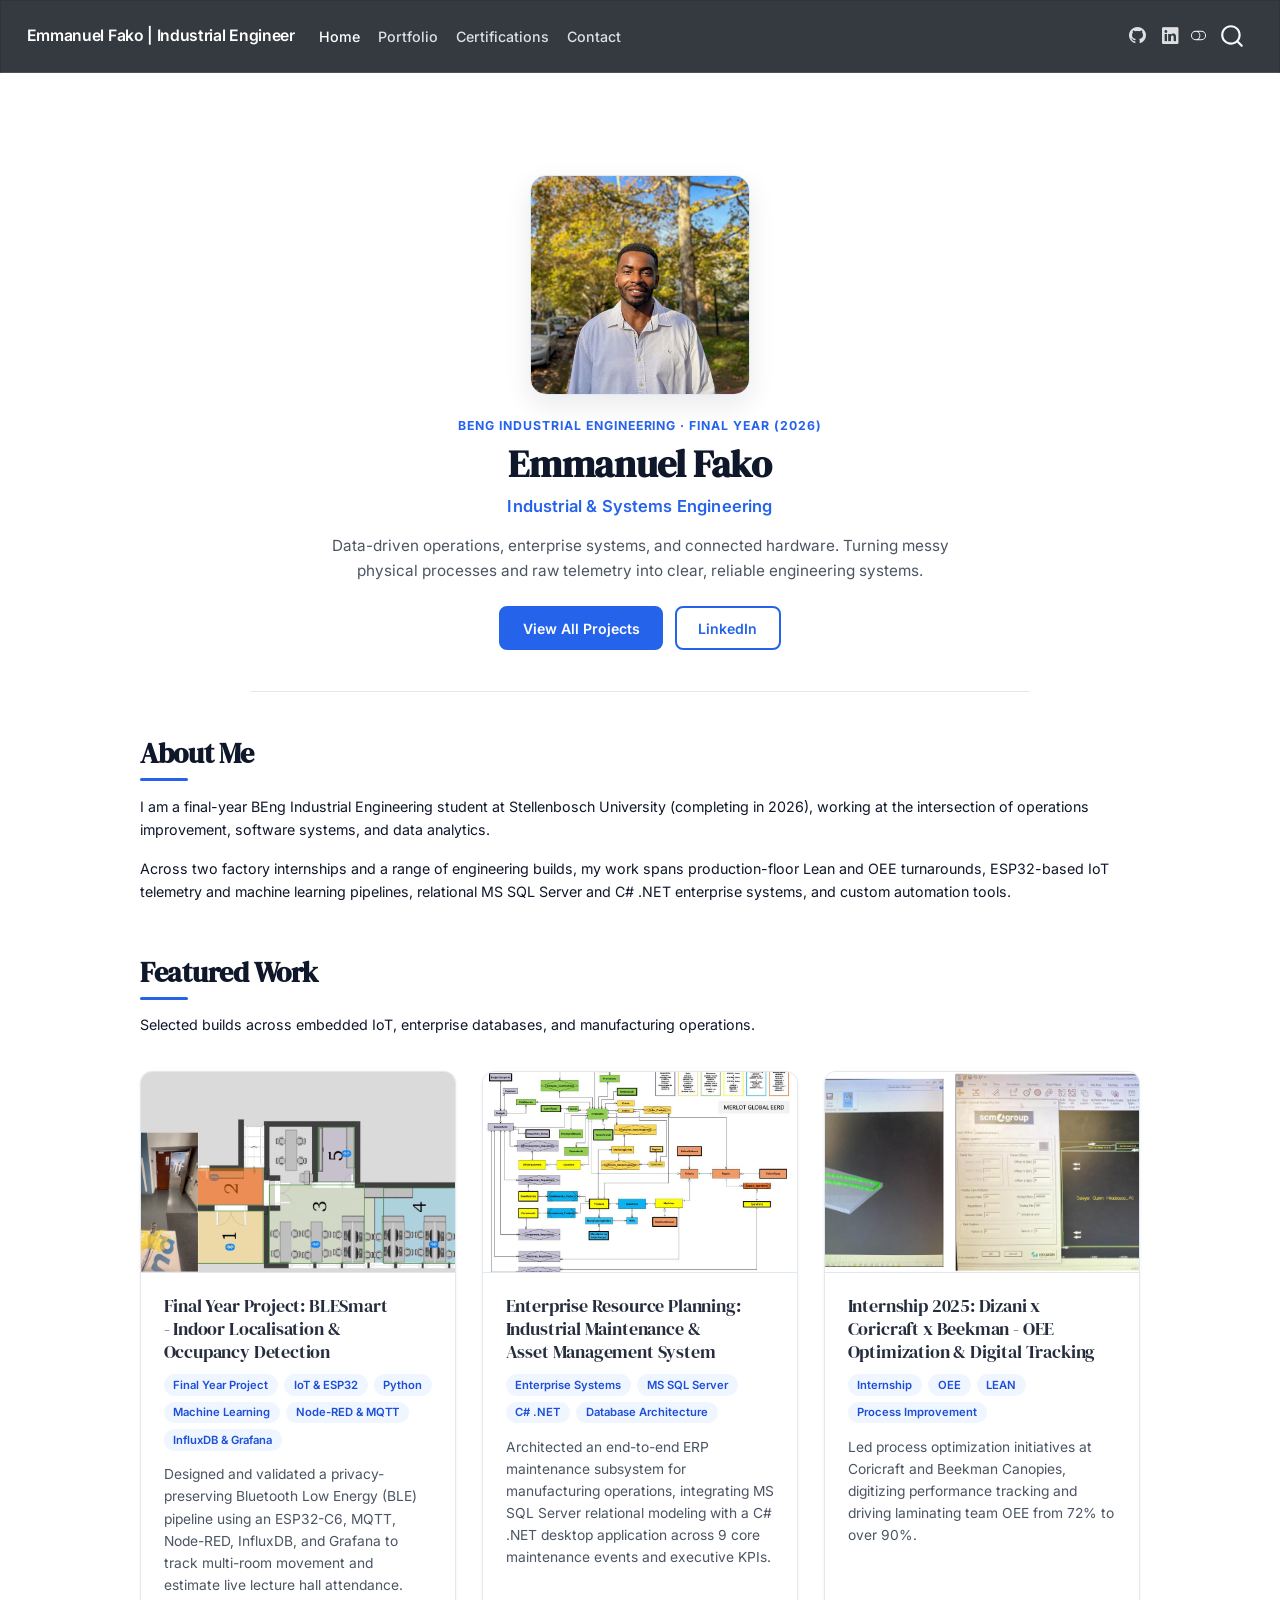
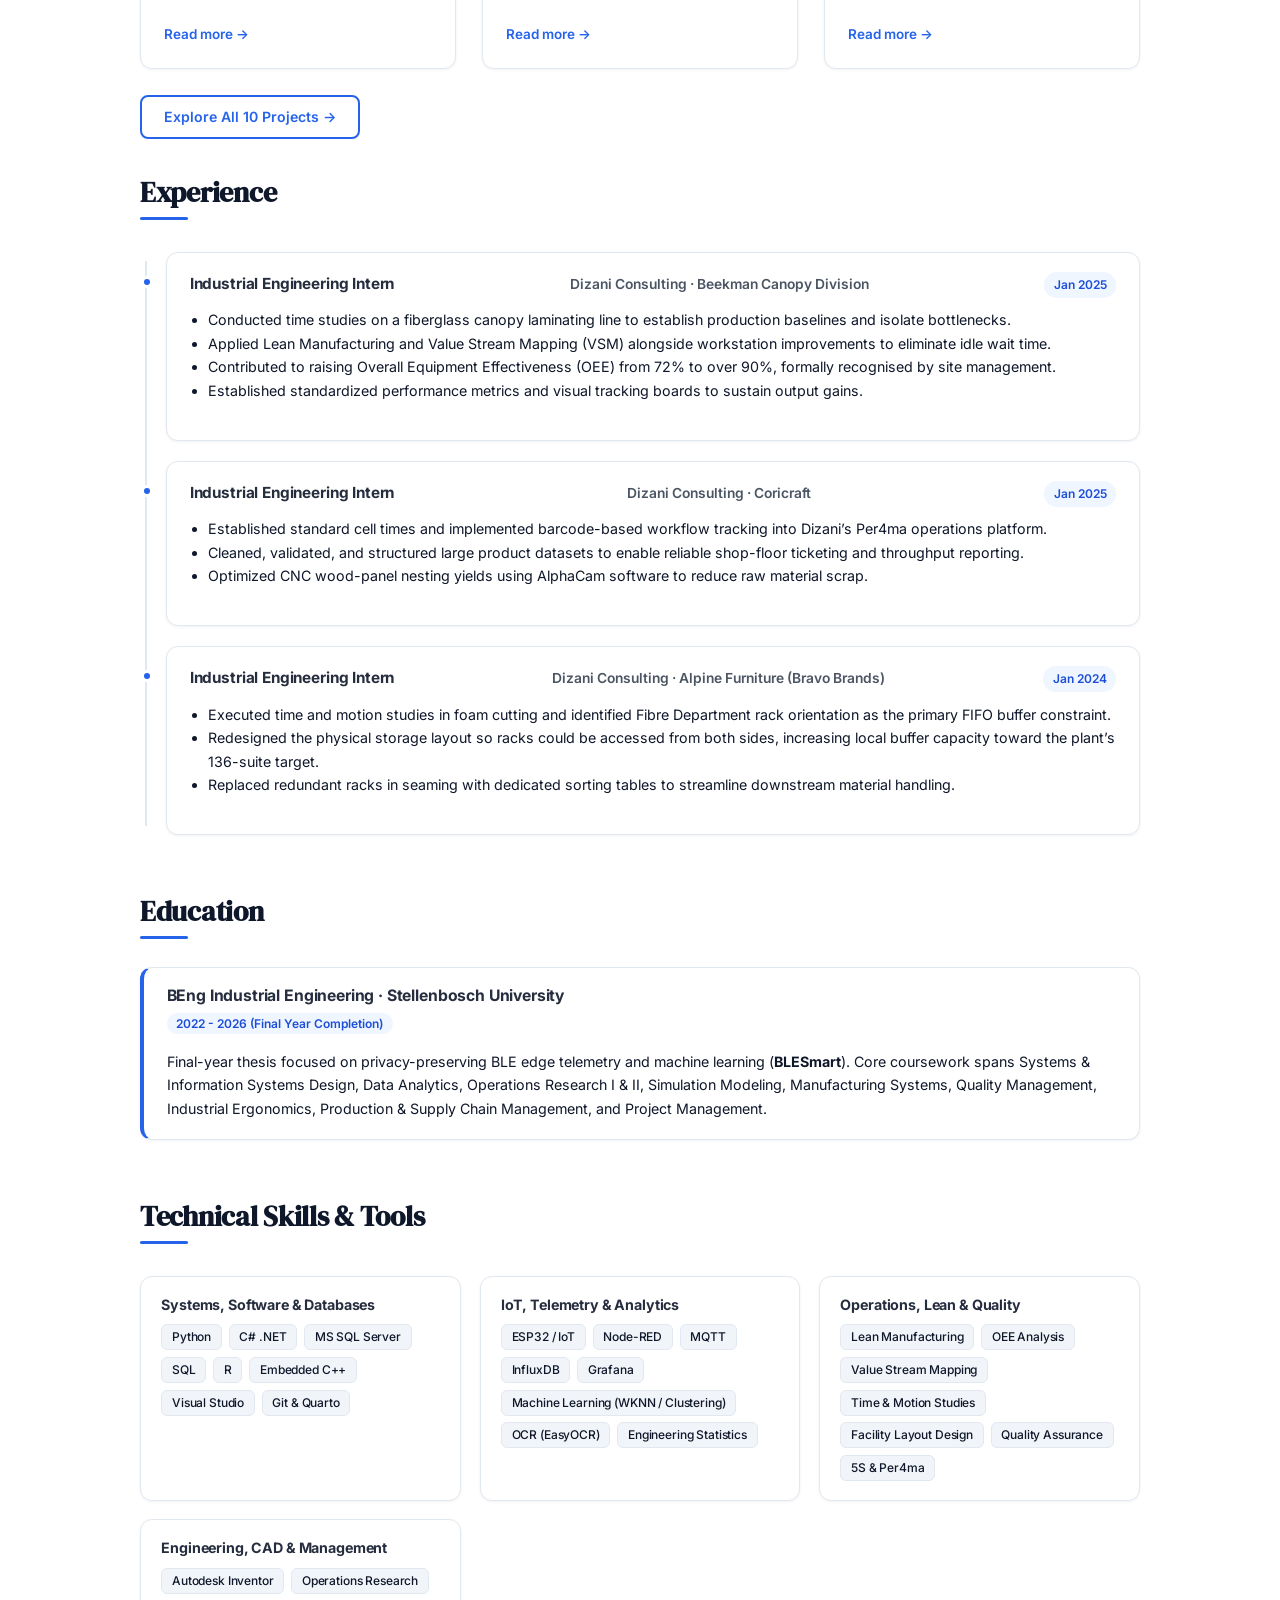
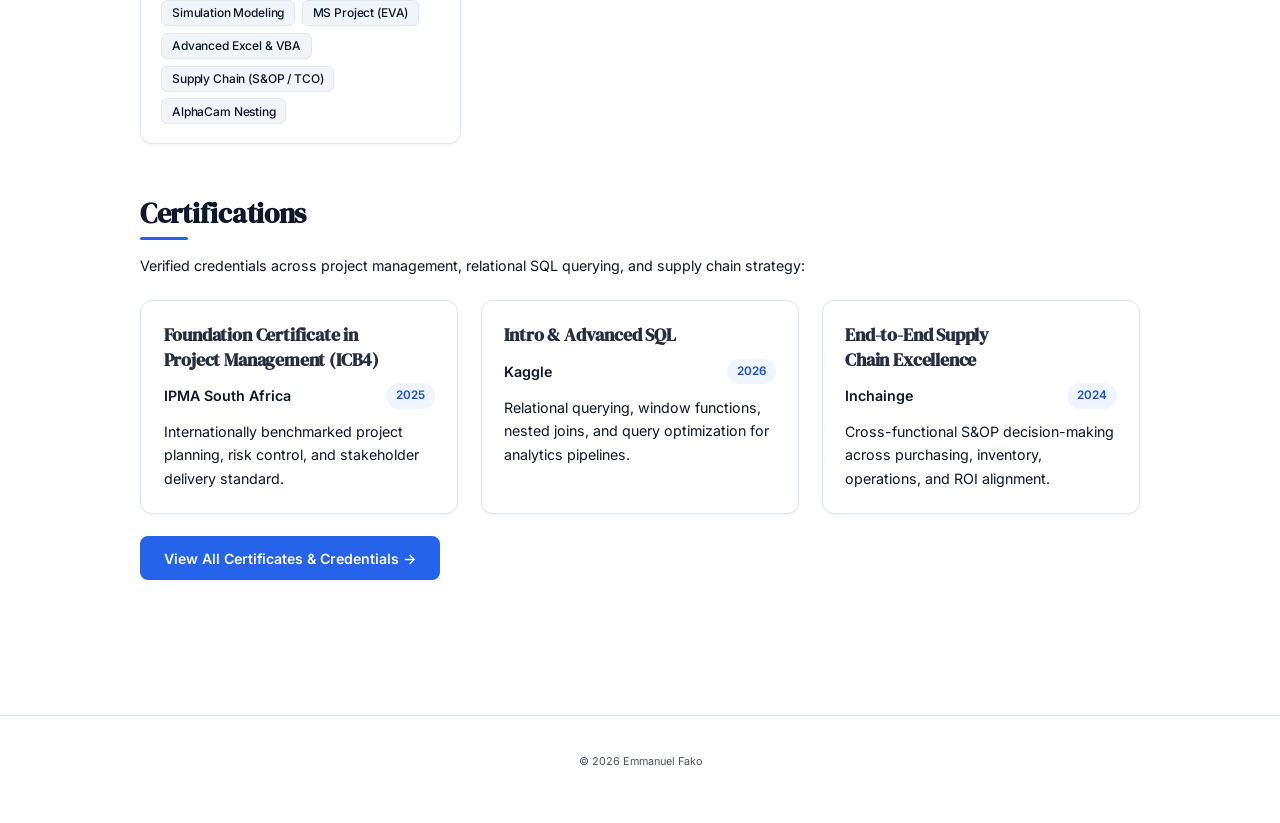
==== commit 7ea495e9: "Built site for gh-pages" ====
--- a/index.html
+++ b/index.html
@@ -7,7 +7,7 @@
 <meta name="viewport" content="width=device-width, initial-scale=1.0, user-scalable=yes">
 
 
-<title>Emmanuel Fako | Industrial Engineer</title>
+<title>Emmanuel Fako | Industrial &amp; Systems Engineer – Emmanuel Fako | Industrial Engineer</title>
 <style>
 /* Default styles provided by pandoc.
 ** See https://pandoc.org/MANUAL.html#variables-for-html for config info.
@@ -312,108 +312,189 @@
 
 
 <div class="hero">
-<p><a href="images/me.jpg" class="lightbox" data-gallery="quarto-lightbox-gallery-1"><img src="images/me.jpg" class="profile-pic img-fluid"></a></p>
+<p><a href="images/me.JPG" class="lightbox" data-gallery="quarto-lightbox-gallery-1"><img src="images/me.JPG" class="profile-pic img-fluid"></a></p>
+<div class="hero-eyebrow">
+<p>BEng Industrial Engineering · Final Year (2026)</p>
+</div>
 <section id="emmanuel-fako" class="level1">
 <h1>Emmanuel Fako</h1>
-<p>Industrial Engineer</p>
+<p>Industrial &amp; Systems Engineering</p>
 <div class="subtitle">
-<p>Data-driven operations and process improvement, turning complexity into clarity.</p>
-</div>
-<p><a href="./portfolio.html" class="btn-primary">View My Work</a> <a href="https://linkedin.com/in/emmanuel-fako-773180364" class="btn-secondary">LinkedIn</a></p>
+<p>Data-driven operations, enterprise systems, and connected hardware. Turning messy physical processes and raw telemetry into clear, reliable engineering systems.</p>
+</div>
+<div class="hero-actions">
+<p><a href="./portfolio.html" class="btn-primary">View All Projects</a> <a href="https://linkedin.com/in/emmanuel-fako-773180364" class="btn-secondary">LinkedIn</a></p>
+</div>
 </section>
 </div>
 <section>
 <section id="about-me" class="level2 section-title">
 <h2 class="section-title anchored" data-anchor-id="about-me">About Me</h2>
-<p>I’m an Industrial Engineer with a focus on data analytics, operations, and process improvement. I study at Stellenbosch University and have applied IE principles across two internships and a range of academic projects spanning simulation, information systems, project management, supply chain, and machine learning.</p>
-<p>This portfolio is a living document, I’ll keep adding work as I go.</p>
+<p>I am a final-year BEng Industrial Engineering student at Stellenbosch University (completing in 2026), working at the intersection of operations improvement, software systems, and data analytics.</p>
+<p>Across two factory internships and a range of engineering builds, my work spans production-floor Lean and OEE turnarounds, ESP32-based IoT telemetry and machine learning pipelines, relational MS SQL Server and C# .NET enterprise systems, and custom automation tools.</p>
+</section>
+<section id="featured-work" class="level2 section-title">
+<h2 class="section-title anchored" data-anchor-id="featured-work">Featured Work</h2>
+<p>Selected builds across embedded IoT, enterprise databases, and manufacturing operations.</p>
+<div class="featured-grid">
+<div class="project-card">
+<div class="quarto-figure quarto-figure-center">
+<figure class="figure">
+<p><img src="images/blesmart/walkthrough.jpg" class="img-fluid figure-img"></p>
+<figcaption>BLESmart Indoor Localisation and Occupancy Detection</figcaption>
+</figure>
+</div>
+<section id="final-year-project-blesmart---indoor-localisation-occupancy-detection" class="level3 project-card-body">
+<h3 class="anchored" data-anchor-id="final-year-project-blesmart---indoor-localisation-occupancy-detection"><a href="./projects/blesmart.html">Final Year Project: BLESmart - Indoor Localisation &amp; Occupancy Detection</a></h3>
+<div class="project-tags">
+<p><span class="tag">Final Year Project</span> <span class="tag">IoT &amp; ESP32</span> <span class="tag">Python</span> <span class="tag">Machine Learning</span> <span class="tag">Node-RED &amp; MQTT</span> <span class="tag">InfluxDB &amp; Grafana</span></p>
+</div>
+<p>Designed and validated a privacy-preserving Bluetooth Low Energy (BLE) pipeline using an ESP32-C6, MQTT, Node-RED, InfluxDB, and Grafana to track multi-room movement and estimate live lecture hall attendance.</p>
+<p><a href="./projects/blesmart.html" class="project-link">Read more →</a></p>
+</section>
+</div>
+<div class="project-card">
+<div class="quarto-figure quarto-figure-center">
+<figure class="figure">
+<p><img src="images/erp_eerd.png" class="img-fluid figure-img"></p>
+<figcaption>Enterprise Maintenance ERP System EERD</figcaption>
+</figure>
+</div>
+<section id="enterprise-resource-planning-industrial-maintenance-asset-management-system" class="level3 project-card-body">
+<h3 class="anchored" data-anchor-id="enterprise-resource-planning-industrial-maintenance-asset-management-system"><a href="./projects/maintenance-erp.html">Enterprise Resource Planning: Industrial Maintenance &amp; Asset Management System</a></h3>
+<div class="project-tags">
+<p><span class="tag">Enterprise Systems</span> <span class="tag">MS SQL Server</span> <span class="tag">C# .NET</span> <span class="tag">Database Architecture</span></p>
+</div>
+<p>Architected an end-to-end ERP maintenance subsystem for manufacturing operations, integrating MS SQL Server relational modeling with a C# .NET desktop application across 9 core maintenance events and executive KPIs.</p>
+<p><a href="./projects/maintenance-erp.html" class="project-link">Read more →</a></p>
+</section>
+</div>
+<div class="project-card">
+<div class="quarto-figure quarto-figure-center">
+<figure class="figure">
+<p><img src="images/cnc.png" class="img-fluid figure-img"></p>
+<figcaption>Coricraft CNC Nesting and Optimization</figcaption>
+</figure>
+</div>
+<section id="internship-2025-dizani-x-coricraft-x-beekman---oee-optimization-digital-tracking" class="level3 project-card-body">
+<h3 class="anchored" data-anchor-id="internship-2025-dizani-x-coricraft-x-beekman---oee-optimization-digital-tracking"><a href="./projects/dizani-2025.html">Internship 2025: Dizani x Coricraft x Beekman - OEE Optimization &amp; Digital Tracking</a></h3>
+<div class="project-tags">
+<p><span class="tag">Internship</span> <span class="tag">OEE</span> <span class="tag">LEAN</span> <span class="tag">Process Improvement</span></p>
+</div>
+<p>Led process optimization initiatives at Coricraft and Beekman Canopies, digitizing performance tracking and driving laminating team OEE from 72% to over 90%.</p>
+<p><a href="./projects/dizani-2025.html" class="project-link">Read more →</a></p>
+</section>
+</div>
+</div>
+<div class="btn-row">
+<p><a href="./portfolio.html" class="btn-secondary">Explore All 10 Projects →</a></p>
+</div>
 </section>
 <section id="experience" class="level2 section-title">
 <h2 class="section-title anchored" data-anchor-id="experience">Experience</h2>
-<p><strong>Industrial Engineering Intern</strong> · Dizani Consulting - Beekman Canopy Division <em>January 2025</em></p>
+<div class="timeline">
+<div class="timeline-item">
+<section id="industrial-engineering-intern" class="level3 timeline-header">
+<h3 class="anchored" data-anchor-id="industrial-engineering-intern">Industrial Engineering Intern</h3>
+<p><span class="timeline-org">Dizani Consulting · Beekman Canopy Division</span> <span class="timeline-date">Jan 2025</span></p>
+</section>
 <ul>
-<li>Conducted time studies on a fiberglass canopy manufacturing line to establish production baselines and identify inefficiencies</li>
-<li>Applied Lean Manufacturing and Value Stream Mapping (VSM) to develop targeted improvement interventions</li>
-<li>Contributed to raising Overall Equipment Effectiveness (OEE) from 72% to above 90%, formally recognised by site management</li>
-<li>Established performance measurement standards and visual management systems for sustained gains</li>
+<li>Conducted time studies on a fiberglass canopy laminating line to establish production baselines and isolate bottlenecks.</li>
+<li>Applied Lean Manufacturing and Value Stream Mapping (VSM) alongside workstation improvements to eliminate idle wait time.</li>
+<li>Contributed to raising Overall Equipment Effectiveness (OEE) from 72% to over 90%, formally recognised by site management.</li>
+<li>Established standardized performance metrics and visual tracking boards to sustain output gains.</li>
 </ul>
-<p><strong>Industrial Engineering Intern</strong> · Dizani Consulting - Coricraft <em>January 2025</em></p>
+</div>
+<div class="timeline-item">
+<section id="industrial-engineering-intern-1" class="level3 timeline-header">
+<h3 class="anchored" data-anchor-id="industrial-engineering-intern-1">Industrial Engineering Intern</h3>
+<p><span class="timeline-org">Dizani Consulting · Coricraft</span> <span class="timeline-date">Jan 2025</span></p>
+</section>
 <ul>
-<li>Supported migration of large-scale product data into Dizani’s Per4ma operations platform</li>
-<li>Cleaned, validated, and reformatted product datasets to enable accurate ticketing and real-time tracking</li>
-<li>Gained exposure to warehouse systems and digital performance tools in a retail distribution environment</li>
+<li>Established standard cell times and implemented barcode-based workflow tracking into Dizani’s Per4ma operations platform.</li>
+<li>Cleaned, validated, and structured large product datasets to enable reliable shop-floor ticketing and throughput reporting.</li>
+<li>Optimized CNC wood-panel nesting yields using AlphaCam software to reduce raw material scrap.</li>
 </ul>
-<p><strong>Industrial Engineering Intern</strong> · Dizani Consulting - Alpine Furniture <em>January 2024</em></p>
+</div>
+<div class="timeline-item">
+<section id="industrial-engineering-intern-2" class="level3 timeline-header">
+<h3 class="anchored" data-anchor-id="industrial-engineering-intern-2">Industrial Engineering Intern</h3>
+<p><span class="timeline-org">Dizani Consulting · Alpine Furniture (Bravo Brands)</span> <span class="timeline-date">Jan 2024</span></p>
+</section>
 <ul>
-<li>Performed time studies to quantify throughput and identify a storage buffer area as the primary bottleneck</li>
-<li>Designed and implemented a revised facility layout, relieving the bottleneck and improving production flow</li>
-<li>Reorganised furniture covers storage to maximize unit capacity within existing floor space</li>
-<li>Applied Lean methodologies and VSM to standardize processes and ongoing monitoring</li>
+<li>Executed time and motion studies in foam cutting and identified Fibre Department rack orientation as the primary FIFO buffer constraint.</li>
+<li>Redesigned the physical storage layout so racks could be accessed from both sides, increasing local buffer capacity toward the plant’s 136-suite target.</li>
+<li>Replaced redundant racks in seaming with dedicated sorting tables to streamline downstream material handling.</li>
 </ul>
+</div>
+</div>
 </section>
 <section id="education" class="level2 section-title">
 <h2 class="section-title anchored" data-anchor-id="education">Education</h2>
-<p><strong>BEng Industrial Engineering</strong> · Stellenbosch University <em>2022 - Present</em></p>
-<ul>
-<li>Quality Assurance, Quality Management, Operations Research I &amp; II, Data Analytics, Engineering Statistics, Manufacturing Systems, Production Management, Information Systems, Simulation, Enterprise Design, Industrial Ergonomics, Project Management, Engineering Economics, Industrial Management, Environmental Engineering</li>
-</ul>
+<section id="beng-industrial-engineering-stellenbosch-university" class="level3 edu-card">
+<h3 class="anchored" data-anchor-id="beng-industrial-engineering-stellenbosch-university">BEng Industrial Engineering · Stellenbosch University</h3>
+<p><span class="timeline-date">2022 - 2026 (Final Year Completion)</span></p>
+<p>Final-year thesis focused on privacy-preserving BLE edge telemetry and machine learning (<strong>BLESmart</strong>). Core coursework spans Systems &amp; Information Systems Design, Data Analytics, Operations Research I &amp; II, Simulation Modeling, Manufacturing Systems, Quality Management, Industrial Ergonomics, Production &amp; Supply Chain Management, and Project Management.</p>
+</section>
 </section>
 <section id="technical-skills-tools" class="level2 section-title">
 <h2 class="section-title anchored" data-anchor-id="technical-skills-tools">Technical Skills &amp; Tools</h2>
-<table class="caption-top table">
-<colgroup>
-<col style="width: 50%">
-<col style="width: 50%">
-</colgroup>
-<thead>
-<tr class="header">
-<th style="text-align: left;">Category</th>
-<th style="text-align: left;">Tools &amp; Skills</th>
-</tr>
-</thead>
-<tbody>
-<tr class="odd">
-<td style="text-align: left;"><strong>Quality &amp; Compliance</strong></td>
-<td style="text-align: left;">Quality Assurance, Quality Management, Inspection &amp; Validation, Standards Compliance, OEE Analysis, Defect Identification, 5S</td>
-</tr>
-<tr class="even">
-<td style="text-align: left;"><strong>Process Improvement</strong></td>
-<td style="text-align: left;">Lean Manufacturing, Value Stream Mapping, Bottleneck Analysis, Time Studies, Waste Elimination, Facility Layout Design</td>
-</tr>
-<tr class="odd">
-<td style="text-align: left;"><strong>Modelling &amp; Analysis</strong></td>
-<td style="text-align: left;">Simulation Modelling, Operations Research, Linear Programming, Engineering Statistics, Enterprise Design</td>
-</tr>
-<tr class="even">
-<td style="text-align: left;"><strong>Data &amp; Reporting</strong></td>
-<td style="text-align: left;">Advanced Excel (Pivot Tables, Solver, VBA), SQL, R, Data Cleaning &amp; Validation, KPI Dashboards, Visual Management, Visio</td>
-</tr>
-<tr class="odd">
-<td style="text-align: left;"><strong>Systems &amp; Information</strong></td>
-<td style="text-align: left;">Information Systems, Data Governance, Per4ma, Systems Analysis, Process Documentation</td>
-</tr>
-<tr class="even">
-<td style="text-align: left;"><strong>Project Management</strong></td>
-<td style="text-align: left;">Planning &amp; Scheduling, Risk Analysis, Resource Coordination, Stakeholder Communication (IPMA Certified)</td>
-</tr>
-<tr class="odd">
-<td style="text-align: left;"><strong>Supply Chain</strong></td>
-<td style="text-align: left;">End-to-End Value Chain Management, Inventory &amp; Warehouse Operations, Performance Measurement</td>
-</tr>
-<tr class="even">
-<td style="text-align: left;"><strong>Design &amp; Drafting</strong></td>
-<td style="text-align: left;">Autodesk Inventor Professional (3D Modelling, Technical Drawings)</td>
-</tr>
-<tr class="odd">
-<td style="text-align: left;"><strong>Software</strong></td>
-<td style="text-align: left;">Microsoft Office Suite, Google Workspace</td>
-</tr>
-</tbody>
-</table>
+<div class="skills-grid">
+<section id="systems-software-databases" class="level3 skill-card-title skill-card">
+<h3 class="skill-card-title anchored" data-anchor-id="systems-software-databases">Systems, Software &amp; Databases</h3>
+<div class="skill-tags">
+<p><span class="skill-tag">Python</span> <span class="skill-tag">C# .NET</span> <span class="skill-tag">MS SQL Server</span> <span class="skill-tag">SQL</span> <span class="skill-tag">R</span> <span class="skill-tag">Embedded C++</span> <span class="skill-tag">Visual Studio</span> <span class="skill-tag">Git &amp; Quarto</span></p>
+</div>
+</section>
+<section id="iot-telemetry-analytics" class="level3 skill-card-title skill-card">
+<h3 class="skill-card-title anchored" data-anchor-id="iot-telemetry-analytics">IoT, Telemetry &amp; Analytics</h3>
+<div class="skill-tags">
+<p><span class="skill-tag">ESP32 / IoT</span> <span class="skill-tag">Node-RED</span> <span class="skill-tag">MQTT</span> <span class="skill-tag">InfluxDB</span> <span class="skill-tag">Grafana</span> <span class="skill-tag">Machine Learning (WKNN / Clustering)</span> <span class="skill-tag">OCR (EasyOCR)</span> <span class="skill-tag">Engineering Statistics</span></p>
+</div>
+</section>
+<section id="operations-lean-quality" class="level3 skill-card-title skill-card">
+<h3 class="skill-card-title anchored" data-anchor-id="operations-lean-quality">Operations, Lean &amp; Quality</h3>
+<div class="skill-tags">
+<p><span class="skill-tag">Lean Manufacturing</span> <span class="skill-tag">OEE Analysis</span> <span class="skill-tag">Value Stream Mapping</span> <span class="skill-tag">Time &amp; Motion Studies</span> <span class="skill-tag">Facility Layout Design</span> <span class="skill-tag">Quality Assurance</span> <span class="skill-tag">5S &amp; Per4ma</span></p>
+</div>
+</section>
+<section id="engineering-cad-management" class="level3 skill-card-title skill-card">
+<h3 class="skill-card-title anchored" data-anchor-id="engineering-cad-management">Engineering, CAD &amp; Management</h3>
+<div class="skill-tags">
+<p><span class="skill-tag">Autodesk Inventor</span> <span class="skill-tag">Operations Research</span> <span class="skill-tag">Simulation Modeling</span> <span class="skill-tag">MS Project (EVA)</span> <span class="skill-tag">Advanced Excel &amp; VBA</span> <span class="skill-tag">Supply Chain (S&amp;OP / TCO)</span> <span class="skill-tag">AlphaCam Nesting</span></p>
+</div>
+</section>
+</div>
 </section>
 <section id="certifications" class="level2 section-title">
 <h2 class="section-title anchored" data-anchor-id="certifications">Certifications</h2>
-<p><a href="./certifications.html" class="btn-primary">View All Certifications</a></p>
+<p>Verified credentials across project management, relational SQL querying, and supply chain strategy:</p>
+<div class="cert-grid">
+<section id="foundation-certificate-in-project-management-icb4" class="level3 cert-card">
+<h3 class="anchored" data-anchor-id="foundation-certificate-in-project-management-icb4">Foundation Certificate in Project Management (ICB4)</h3>
+<div class="cert-meta">
+<p><span class="cert-issuer">IPMA South Africa</span> <span class="cert-year">2025</span></p>
+</div>
+<p>Internationally benchmarked project planning, risk control, and stakeholder delivery standard.</p>
+</section>
+<section id="intro-advanced-sql" class="level3 cert-card">
+<h3 class="anchored" data-anchor-id="intro-advanced-sql">Intro &amp; Advanced SQL</h3>
+<div class="cert-meta">
+<p><span class="cert-issuer">Kaggle</span> <span class="cert-year">2026</span></p>
+</div>
+<p>Relational querying, window functions, nested joins, and query optimization for analytics pipelines.</p>
+</section>
+<section id="end-to-end-supply-chain-excellence" class="level3 cert-card">
+<h3 class="anchored" data-anchor-id="end-to-end-supply-chain-excellence">End-to-End Supply Chain Excellence</h3>
+<div class="cert-meta">
+<p><span class="cert-issuer">Inchainge</span> <span class="cert-year">2024</span></p>
+</div>
+<p>Cross-functional S&amp;OP decision-making across purchasing, inventory, operations, and ROI alignment.</p>
+</section>
+</div>
+<div class="btn-row" style="margin-top: 1.5rem;">
+<p><a href="./certifications.html" class="btn-primary">View All Certificates &amp; Credentials →</a></p>
+</div>
 </section>
 </section>
 
--- a/styles.css
+++ b/styles.css
@@ -1,38 +1,77 @@
 /* css styles */
 
-/* ── FONTS & ROOT CONFIGURATION ──────────────────────── */
-@import url('https://fonts.googleapis.com/css2?family=Inter:wght@300;400;500;600;700&family=DM+Serif+Display&display=swap');
+/* === FONTS & ROOT CONFIGURATION === */
+@import url('https://fonts.googleapis.com/css2?family=Inter:wght@400;500;600;700&family=DM+Serif+Display&display=swap');
 
 :root {
+  color-scheme: light;
   --bs-root-font-size: 15px;
   font-size: 15px;
+  --font-sans: 'Inter', -apple-system, BlinkMacSystemFont, 'Segoe UI', sans-serif;
+  --font-serif: 'DM Serif Display', Georgia, serif;
+  --font-mono: ui-monospace, SFMono-Regular, Menlo, Monaco, Consolas, monospace;
   --accent: #2563eb;
+  --accent-dark: #1d4ed8;
+  --accent-solid: #2563eb;
+  --accent-solid-hover: #1d4ed8;
+  --on-accent: #ffffff;
   --accent-light: #eff6ff;
-  --accent-dark: #1d4ed8;
-  --text-main: #1a1a2e;
-  --text-muted: #6b7280;
-  --border: #e5e7eb;
+  --accent-ring: rgba(37, 99, 235, 0.28);
+  --tag-bg: #eff6ff;
+  --tag-text: #1d4ed8;
+  --text-main: #0f172a;
+  --text-muted: #4b5563;
+  --border: #e2e8f0;
+  --control-border: #cbd5e1;
+  --input-border: #64748b;
   --bg-alt: #f8fafc;
   --bg-main: #ffffff;
   --card-bg: #ffffff;
-}
-
-/* ── DARK MODE OVERRIDES ───────── */
+  --surface-subtle: #f1f5f9;
+  --thumb-bg: #f8fafc;
+  --plot-bg: #f8fafc;
+  --invalid-color: #dc2626;
+  --shadow-sm: 0 1px 3px rgba(15, 23, 42, 0.06);
+  --shadow-md: 0 10px 28px rgba(15, 23, 42, 0.09);
+  --radius-sm: 8px;
+  --radius-md: 12px;
+}
+
+:root:has(body.quarto-dark) {
+  color-scheme: dark;
+}
+
+/* === DARK MODE OVERRIDES === */
 html[data-theme="dark"],
 [data-bs-theme="dark"],
 body.quarto-dark {
+  color-scheme: dark;
   --accent: #60a5fa;
-  --accent-light: #1e3a8a;
   --accent-dark: #93c5fd;
+  --accent-solid: #2563eb;
+  --accent-solid-hover: #1d4ed8;
+  --on-accent: #ffffff;
+  --accent-light: rgba(59, 130, 246, 0.16);
+  --accent-ring: rgba(96, 165, 250, 0.35);
+  --tag-bg: rgba(59, 130, 246, 0.18);
+  --tag-text: #bfdbfe;
   --text-main: #f8fafc;
   --text-muted: #94a3b8;
   --border: #334155;
+  --control-border: #475569;
+  --input-border: #64748b;
   --bg-alt: #0f172a;
   --bg-main: #020617;
   --card-bg: #0f172a;
-}
-
-/* ── GLOBAL BODY, PARAGRAPHS & LINKS ─────────────────── */
+  --surface-subtle: #1e293b;
+  --thumb-bg: #1e293b;
+  --plot-bg: #cbd5e1;
+  --invalid-color: #f87171;
+  --shadow-sm: 0 1px 3px rgba(0, 0, 0, 0.35);
+  --shadow-md: 0 12px 32px rgba(0, 0, 0, 0.45);
+}
+
+/* === GLOBAL BODY, TYPOGRAPHY, LINKS & FOCUS === */
 body,
 p,
 li,
@@ -41,9 +80,11 @@
 label,
 input,
 textarea,
+select,
 button,
-.tag {
-  font-family: 'Inter', sans-serif !important;
+.tag,
+.skill-tag {
+  font-family: var(--font-sans) !important;
 }
 
 body {
@@ -54,14 +95,37 @@
 }
 
 h1, h2, h3, h4 {
-  font-family: 'DM Serif Display', serif !important;
+  font-family: var(--font-serif) !important;
   color: var(--text-main);
+  letter-spacing: -0.01em;
+  text-wrap: balance;
+}
+
+th {
+  text-wrap: balance;
+}
+
+.section p,
+.section li,
+main.content > section p,
+main.content > section li,
+blockquote {
+  text-wrap: pretty;
+}
+
+:not(pre) > code {
+  font-family: var(--font-mono);
+  font-size: 0.88em;
+  color: var(--accent-dark);
+  background: var(--surface-subtle);
+  padding: 0.12em 0.38em;
+  border-radius: 4px;
 }
 
 a {
   color: var(--accent);
   text-decoration: none;
-  transition: color 0.2s;
+  transition: color 0.18s ease;
 }
 
 a:hover {
@@ -69,9 +133,14 @@
   text-decoration: underline;
 }
 
+:where(a:any-link, button, input, textarea, select, summary, [tabindex]):focus-visible {
+  outline: 3px solid var(--accent);
+  outline-offset: 2px;
+}
+
 hr {
   border-color: var(--border);
-  opacity: 0.6;
+  opacity: 0.7;
   margin: 2rem 0;
 }
 
@@ -79,7 +148,7 @@
   border-left: 4px solid var(--accent);
   background: var(--bg-alt);
   padding: 1rem 1.25rem;
-  border-radius: 0 8px 8px 0;
+  border-radius: 0 var(--radius-sm) var(--radius-sm) 0;
   margin: 1.5rem 0;
   color: var(--text-main);
 }
@@ -88,19 +157,23 @@
   margin-bottom: 0;
 }
 
-/* ── NAVBAR & FOOTER ─────────────────────────────────── */
+/* === NAVBAR & FOOTER === */
+/* Note: Quarto's <nav class="navbar"> carries data-bs-theme="dark" in light mode too. */
+/* Keep navbar colors explicit and scope dark-mode bg override away from bare [data-bs-theme="dark"]. */
 .navbar {
   padding: 0.9rem 2rem;
-  border-bottom: 1px solid var(--border);
-}
-
+  border-bottom: 1px solid rgba(255, 255, 255, 0.12);
+}
+
+html[data-theme="dark"] .navbar,
+body[data-bs-theme="dark"] .navbar,
 body.quarto-dark .navbar {
   background-color: #0f172a !important;
   border-bottom: 1px solid var(--border);
 }
 
 .navbar-brand {
-  font-family: 'Inter', sans-serif !important;
+  font-family: var(--font-sans) !important;
   font-weight: 600;
   font-size: 1.05rem;
   letter-spacing: -0.02em;
@@ -111,8 +184,8 @@
 .navbar .quarto-navigation-tool {
   font-weight: 500;
   font-size: 0.95rem;
-  color: rgba(255, 255, 255, 0.82) !important;
-  transition: color 0.2s;
+  color: rgba(255, 255, 255, 0.84) !important;
+  transition: color 0.18s ease;
   text-decoration: none !important;
 }
 
@@ -122,7 +195,8 @@
   color: #ffffff !important;
 }
 
-.page-footer {
+.page-footer,
+footer.footer {
   border-top: 1px solid var(--border);
   padding: 2rem;
   color: var(--text-muted);
@@ -130,110 +204,212 @@
   background-color: var(--bg-main) !important;
 }
 
-/* ── BUTTONS (Global + Hero) ─────────────────────────── */
+footer.footer .nav-footer {
+  color: var(--text-muted);
+  background-color: transparent !important;
+  border-top: none !important;
+}
+
+footer.footer a {
+  color: var(--accent);
+}
+
+/* === BUTTONS & ACTION ROWS === */
+.btn-row,
+.hero-actions,
+.case-actions,
+.cert-actions {
+  display: flex;
+  flex-wrap: wrap;
+  gap: 0.75rem;
+  align-items: center;
+}
+
+.btn-row > p,
+.hero-actions > p,
+.case-actions > p,
+.cert-actions > p {
+  display: contents;
+  margin: 0;
+}
+
 .btn-primary,
-a.btn-primary {
-  background: var(--accent) !important;
-  border: 2px solid var(--accent) !important;
-  color: #ffffff !important;
-  padding: 0.7rem 1.6rem;
-  border-radius: 8px;
+a.btn-primary,
+button.btn-primary {
+  background: var(--accent-solid) !important;
+  border: 2px solid var(--accent-solid) !important;
+  color: var(--on-accent) !important;
+  padding: 0.65rem 1.45rem;
+  min-height: 44px;
+  border-radius: var(--radius-sm);
   text-decoration: none !important;
   font-weight: 600;
-  font-size: 0.95rem;
-  display: inline-block;
-  transition: background 0.2s, border-color 0.2s, transform 0.2s;
+  font-size: 0.94rem;
+  line-height: 1.35;
+  display: inline-flex;
+  align-items: center;
+  justify-content: center;
+  gap: 0.4rem;
+  cursor: pointer;
+  transition: background-color 0.18s ease, border-color 0.18s ease;
 }
 
 .btn-primary:hover,
-a.btn-primary:hover {
-  background: var(--accent-dark) !important;
-  border-color: var(--accent-dark) !important;
-  color: #ffffff !important;
-  transform: translateY(-2px);
+a.btn-primary:hover,
+button.btn-primary:hover {
+  background: var(--accent-solid-hover) !important;
+  border-color: var(--accent-solid-hover) !important;
+  color: var(--on-accent) !important;
+  text-decoration: none !important;
 }
 
 .btn-secondary,
-a.btn-secondary {
-  margin-left: 0.75rem;
+a.btn-secondary,
+button.btn-secondary {
   background: transparent !important;
   color: var(--accent) !important;
   border: 2px solid var(--accent) !important;
-  padding: 0.7rem 1.6rem;
-  border-radius: 8px;
+  padding: 0.65rem 1.45rem;
+  min-height: 44px;
+  border-radius: var(--radius-sm);
   text-decoration: none !important;
   font-weight: 600;
-  font-size: 0.95rem;
-  display: inline-block;
-  transition: all 0.2s;
+  font-size: 0.94rem;
+  line-height: 1.35;
+  display: inline-flex;
+  align-items: center;
+  justify-content: center;
+  gap: 0.4rem;
+  cursor: pointer;
+  transition: background-color 0.18s ease, color 0.18s ease, border-color 0.18s ease;
 }
 
 .btn-secondary:hover,
-a.btn-secondary:hover {
+a.btn-secondary:hover,
+button.btn-secondary:hover {
   background: var(--accent-light) !important;
   color: var(--accent) !important;
   text-decoration: none !important;
-  transform: translateY(-2px);
-}
-
-/* ── PROFILE PICTURE & HERO SECTION ──────────────────── */
+}
+
+/* Preserve spacing for adjacent legacy buttons when not wrapped in a flex action row */
+.btn-primary + .btn-secondary {
+  margin-inline-start: 0.75rem;
+}
+
+:is(.btn-row, .hero-actions, .case-actions, .cert-actions) .btn-primary + .btn-secondary {
+  margin-inline-start: 0;
+}
+
+@media (prefers-reduced-motion: no-preference) {
+  .btn-primary,
+  a.btn-primary,
+  button.btn-primary,
+  .btn-secondary,
+  a.btn-secondary,
+  button.btn-secondary {
+    transition: background-color 0.18s ease, border-color 0.18s ease, color 0.18s ease, transform 0.18s ease;
+  }
+
+  .btn-primary:hover,
+  a.btn-primary:hover,
+  button.btn-primary:hover,
+  .btn-secondary:hover,
+  a.btn-secondary:hover,
+  button.btn-secondary:hover {
+    transform: translateY(-2px);
+  }
+}
+
+/* === PROFILE PICTURE & HERO SECTION === */
 .profile-pic {
-  max-width: 260px;
+  max-width: 220px;
   width: 100%;
+  aspect-ratio: 1 / 1;
+  object-fit: cover;
   height: auto;
-  border-radius: 12px;
-  margin: 0 auto 1.5rem !important;
+  border-radius: 16px;
+  margin: 0 auto 1.35rem !important;
   display: block;
   border: 1px solid var(--border);
-  box-shadow: 0 8px 24px rgba(0, 0, 0, 0.08);
-}
-
-.hero p:has(> .profile-pic),
-.hero .quarto-figure:has(> .profile-pic) {
+  box-shadow: var(--shadow-md);
+}
+
+.hero p:has(.profile-pic),
+.hero .quarto-figure:has(.profile-pic) {
   display: flex;
   justify-content: center;
   width: 100%;
+  margin-bottom: 0;
 }
 
 .hero {
-  padding: 4.5rem 2rem 3rem;
+  padding: 4rem 2rem 2.75rem;
   text-align: center;
-  max-width: 700px;
+  max-width: 780px;
   margin: 0 auto;
+  border-bottom: 1px solid var(--border);
+}
+
+.hero-eyebrow {
+  font-family: var(--font-sans) !important;
+  font-size: 0.82rem;
+  font-weight: 700;
+  letter-spacing: 0.08em;
+  text-transform: uppercase;
+  color: var(--accent);
+  margin-bottom: 0.5rem;
+}
+
+.hero-eyebrow p {
+  margin-bottom: 0;
+  color: inherit;
+  font-size: inherit;
+  font-weight: inherit;
 }
 
 .hero h1 {
-  font-size: 2.25rem;
+  font-size: 2.5rem;
   line-height: 1.15;
-  margin-bottom: 0.35rem;
+  margin-top: 0;
+  margin-bottom: 0.45rem;
 }
 
 .hero h1 + p,
 section.hero > p:first-of-type {
-  font-family: 'Inter', sans-serif !important;
-  font-size: 1.15rem !important;
+  font-family: var(--font-sans) !important;
+  font-size: 1.1rem !important;
   font-weight: 600 !important;
   color: var(--accent) !important;
   letter-spacing: 0.01em;
-  margin-bottom: 1rem;
+  margin-bottom: 0.85rem;
 }
 
 .hero .subtitle,
 .hero .subtitle p {
-  font-size: 1rem;
+  font-size: 1.02rem;
+  line-height: 1.65;
   color: var(--text-muted);
-  margin-bottom: 1.75rem;
-}
-
-/* ── SECTIONS & HEADINGS (Fixing Quarto's <section class="section-title"> wrapper) ── */
+  max-width: 620px;
+  margin: 0 auto 1.5rem;
+}
+
+.hero .hero-actions {
+  justify-content: center;
+  margin-top: 0.5rem;
+}
+
+/* === SECTIONS & HEADINGS (Quarto <section> & .section-title compatibility) === */
 .section,
+main.content > section,
 main.content > section.level1 {
   padding: 2.5rem 2rem 4rem;
   max-width: 1060px;
+  width: 100%;
   margin: 0 auto;
-}
-
-/* Prevent Quarto's <section class="section-title"> wrapper from inflating body font-size or collapsing width */
+  overflow-wrap: break-word;
+}
+
 section.section-title {
   font-size: 0.95rem !important;
   display: block !important;
@@ -245,14 +421,13 @@
   content: none !important;
 }
 
-/* Scope .section-title styling and blue accent bar strictly to h1/h2 headings */
 h1.section-title,
 h2.section-title,
 section.section-title > h1,
 section.section-title > h2 {
   font-size: 1.85rem !important;
-  margin-top: 2.25rem;
-  margin-bottom: 0.75rem;
+  margin-top: 2.5rem;
+  margin-bottom: 0.9rem;
   padding-bottom: 0;
   border-bottom: none !important;
   position: relative;
@@ -261,6 +436,7 @@
 
 .section > section:first-of-type > h1.section-title,
 .section > section:first-of-type > h2.section-title,
+main.content > section > section:first-of-type > h2.section-title,
 main.content > section.level1 > h1:first-of-type {
   margin-top: 0.5rem;
 }
@@ -278,7 +454,6 @@
   border-radius: 2px;
 }
 
-/* Clean h2 & h3 inside sections */
 .section h2:not(.section-title),
 main.content section h2:not(.section-title) {
   font-size: 1.45rem;
@@ -316,19 +491,105 @@
   font-size: 0.9rem;
 }
 
-/* ── PROJECT PAGE IMAGES ─────────────────────────────── */
+/* Hide AnchorJS hover links inside structured UI components */
+.hero .anchorjs-link,
+.project-card .anchorjs-link,
+.skill-card .anchorjs-link,
+.cert-card .anchorjs-link,
+.timeline-item .anchorjs-link,
+.edu-card .anchorjs-link,
+.contact-info .anchorjs-link,
+.contact-form-card .anchorjs-link {
+  display: none !important;
+}
+
+/* === PROJECT DIAGRAMS, LAYOUT PANELS & IFRAMES === */
 .section img:not(.profile-pic),
+main.content > section img:not(.profile-pic),
 main.content section:not(.project-card) img:not(.profile-pic) {
-  max-width: 640px;
+  max-width: 860px;
   width: 100%;
   height: auto;
   display: block;
   margin: 1rem auto 2rem;
-  border-radius: 8px;
+  border-radius: var(--radius-sm);
   border: 1px solid var(--border);
 }
 
-/* ── PORTFOLIO CARDS ─────────────────────────────────── */
+.section figure figcaption,
+main.content > section figure figcaption {
+  color: var(--text-muted);
+  font-size: 0.85rem;
+  margin-top: 0.5rem;
+  text-align: center;
+}
+
+.quarto-layout-panel .quarto-layout-row {
+  gap: 1.25rem;
+}
+
+.quarto-layout-panel .quarto-layout-cell {
+  margin-right: 0 !important;
+}
+
+.quarto-layout-panel img {
+  margin: 0 auto 0.5rem !important;
+}
+
+main.content iframe {
+  display: block;
+  width: 100%;
+  height: 600px;
+  border: 1px solid var(--border);
+  border-radius: var(--radius-sm);
+  background: var(--card-bg);
+}
+
+/* === PORTFOLIO FILTER TABS === */
+.filter-bar {
+  display: flex;
+  flex-wrap: wrap;
+  gap: 0.6rem;
+  margin: 1.5rem 0 0.5rem;
+}
+
+.filter-btn {
+  appearance: none;
+  background: var(--card-bg);
+  color: var(--text-main);
+  border: 1px solid var(--control-border);
+  border-radius: 999px;
+  padding: 0.5rem 1.1rem;
+  min-height: 44px;
+  font-size: 0.88rem;
+  font-weight: 600;
+  line-height: 1.2;
+  cursor: pointer;
+  transition: background-color 0.18s ease, color 0.18s ease, border-color 0.18s ease;
+}
+
+.filter-btn:hover:not(.active):not([aria-pressed="true"]) {
+  border-color: var(--accent);
+  color: var(--accent);
+  background: var(--accent-light);
+}
+
+.filter-btn.active,
+.filter-btn[aria-pressed="true"] {
+  background: var(--accent-solid);
+  color: var(--on-accent);
+  border-color: var(--accent-solid);
+}
+
+/* === FEATURED & PORTFOLIO CARDS === */
+.featured-grid {
+  display: grid;
+  grid-template-columns: repeat(3, minmax(0, 1fr));
+  gap: 1.75rem;
+  padding: 1.25rem 0 1.75rem;
+  align-items: stretch;
+}
+
 .project-grid {
   display: grid;
   grid-template-columns: repeat(auto-fill, minmax(310px, 1fr));
@@ -339,27 +600,47 @@
 
 .project-card {
   border: 1px solid var(--border);
-  border-radius: 12px;
+  border-radius: var(--radius-md);
   overflow: hidden;
-  transition: transform 0.2s, box-shadow 0.2s, border-color 0.2s;
   background: var(--card-bg);
+  box-shadow: var(--shadow-sm);
   display: flex;
   flex-direction: column;
   height: 100%;
-}
-
-.project-card:not(.coming-soon-card):hover {
-  transform: translateY(-4px);
-  box-shadow: 0 12px 32px rgba(0, 0, 0, 0.12);
+  transition: box-shadow 0.2s ease, border-color 0.2s ease;
+}
+
+.project-card.is-hidden {
+  display: none !important;
+}
+
+.project-card:hover {
+  box-shadow: var(--shadow-md);
   border-color: var(--accent);
 }
 
+@media (prefers-reduced-motion: no-preference) {
+  .project-card {
+    transition: transform 0.2s ease, box-shadow 0.2s ease, border-color 0.2s ease;
+  }
+
+  .project-card:hover {
+    transform: translateY(-4px);
+  }
+}
+
 .project-card .quarto-figure,
-.project-card figure,
+.project-card > figure:first-child,
 .project-card > p:first-child {
   margin: 0 !important;
-  background: #ffffff;
+  background: var(--thumb-bg);
   border-bottom: 1px solid var(--border);
+}
+
+.project-card .quarto-figure figure {
+  margin: 0 !important;
+  background: var(--thumb-bg);
+  border-bottom: none;
 }
 
 .project-card > p:first-child a {
@@ -381,19 +662,35 @@
   display: block !important;
 }
 
-/* Keep wide logos and diagrams (like Dizani and Ergonomics flowchart) completely uncropped */
+/* Uncropped diagrams/logos inherit parent var(--thumb-bg) without opaque white */
 .project-card img[src*="dizani.png"],
 .project-card img[src*="ergospp.png"] {
   object-fit: contain !important;
-  padding: 1.25rem !important;
-  background: #ffffff !important;
+  padding: 1.15rem !important;
+  background: transparent !important;
+}
+
+/* Dark mode: invert opaque white monochrome diagrams so lines stay crisp without glare */
+html[data-theme="dark"] .project-card img[src*="ergospp.png"],
+[data-bs-theme="dark"] .project-card img[src*="ergospp.png"],
+body.quarto-dark .project-card img[src*="ergospp.png"],
+html[data-theme="dark"] .project-card img[src*="dizani.png"],
+[data-bs-theme="dark"] .project-card img[src*="dizani.png"],
+body.quarto-dark .project-card img[src*="dizani.png"] {
+  filter: invert(1) hue-rotate(180deg) brightness(0.92);
+  mix-blend-mode: lighten;
+}
+
+/* Transparent black-ink R plots keep exact heatmap hues and legible labels */
+.project-card img[src*="SOM_grid2.png"],
+.section img[src*="SOM_grid2.png"],
+main.content > section img[src*="SOM_grid2.png"],
+.section img[src*="vodka.png"],
+main.content > section img[src*="vodka.png"] {
+  background: var(--plot-bg) !important;
 }
 
 .project-card figcaption {
-  display: none !important;
-}
-
-.project-card .anchorjs-link {
   display: none !important;
 }
 
@@ -402,24 +699,54 @@
   display: flex;
   flex-direction: column;
   flex-grow: 1;
+  overflow-wrap: break-word;
 }
 
 .project-card-body h3 {
-  font-size: 1.2rem !important;
+  font-size: 1.18rem !important;
   line-height: 1.3;
   margin-top: 0 !important;
-  margin-bottom: 0.6rem !important;
+  margin-bottom: 0.65rem !important;
 }
 
 .project-card-body h3 a {
   color: var(--text-main) !important;
-  font-family: 'DM Serif Display', serif !important;
+  font-family: var(--font-serif) !important;
   text-decoration: none !important;
-  transition: color 0.2s;
+  transition: color 0.18s ease;
 }
 
 .project-card-body h3 a:hover {
   color: var(--accent) !important;
+}
+
+.project-tags {
+  display: flex;
+  flex-wrap: wrap;
+  gap: 0.4rem;
+  margin-bottom: 0.85rem;
+}
+
+.project-tags > p {
+  display: contents;
+  margin: 0;
+}
+
+.tag {
+  display: inline-flex;
+  align-items: center;
+  background: var(--tag-bg);
+  color: var(--tag-text);
+  font-size: 0.75rem;
+  font-weight: 600;
+  line-height: 1.25;
+  padding: 0.25rem 0.65rem;
+  border-radius: 999px;
+  margin: 0.15rem 0.2rem 0.15rem 0;
+}
+
+.project-tags .tag {
+  margin: 0;
 }
 
 .project-card-body p {
@@ -429,125 +756,419 @@
   margin-bottom: 0.85rem;
 }
 
-.project-card-body p:last-child {
+.project-card-body p:last-child,
+.project-card-body .project-link {
   margin-top: auto;
   margin-bottom: 0;
   padding-top: 0.5rem;
 }
 
+.project-link,
 .project-card-body p:last-child a {
   font-weight: 600;
+  font-size: 0.9rem;
   color: var(--accent) !important;
-}
-
-/* ── COMING SOON PLACEHOLDER CARDS ───────────────────── */
-.coming-soon-card {
-  cursor: default;
-}
-
-.coming-soon-banner {
+  display: inline-flex;
+  align-items: center;
+  gap: 0.25rem;
+}
+
+/* === SKILLS CATEGORY & TAG CARDS (Home) === */
+.skills-grid {
+  display: grid;
+  grid-template-columns: repeat(auto-fill, minmax(290px, 1fr));
+  gap: 1.25rem;
+  margin-top: 1.25rem;
+  margin-bottom: 1rem;
+}
+
+.skill-card {
+  background: var(--card-bg);
+  border: 1px solid var(--border);
+  border-radius: var(--radius-md);
+  padding: 1.25rem 1.35rem;
+  box-shadow: var(--shadow-sm);
+  display: flex;
+  flex-direction: column;
+  gap: 0.75rem;
+}
+
+.skill-card-title {
+  font-family: var(--font-sans) !important;
+  font-size: 0.95rem !important;
+  font-weight: 700 !important;
+  color: var(--text-main) !important;
+  margin: 0 !important;
+  letter-spacing: -0.01em;
+}
+
+.skill-tags {
+  display: flex;
+  flex-wrap: wrap;
+  gap: 0.45rem;
+}
+
+.skill-tags > p {
+  display: contents;
+  margin: 0;
+}
+
+.skill-tag {
+  display: inline-flex;
+  align-items: center;
+  padding: 0.28rem 0.65rem;
+  border-radius: 6px;
+  font-size: 0.8rem;
+  font-weight: 500;
+  line-height: 1.3;
+  background: var(--surface-subtle);
+  color: var(--text-main);
+  border: 1px solid var(--border);
+}
+
+/* === EXPERIENCE TIMELINE & EDUCATION (Home) === */
+.timeline {
   position: relative;
-  height: 200px;
-  width: 100%;
-  overflow: hidden;
-  border-bottom: 1px solid var(--border);
-  background: #0f172a;
-}
-
-.coming-soon-bg {
+  padding-left: 1.75rem;
+  margin-top: 1.25rem;
+  margin-bottom: 1.5rem;
+  display: flex;
+  flex-direction: column;
+  gap: 1.35rem;
+}
+
+.timeline::before {
+  content: "";
   position: absolute;
-  inset: -16px;
-  background-size: cover;
-  background-position: center;
-  filter: blur(8px);
-  transform: scale(1.08);
-  opacity: 0.85;
-}
-
-.coming-soon-bg.bg-ble {
-  background-image:
-    radial-gradient(circle at 22% 32%, rgba(56, 189, 248, 0.75) 0%, transparent 45%),
-    radial-gradient(circle at 78% 68%, rgba(37, 99, 235, 0.85) 0%, transparent 50%),
-    radial-gradient(circle at 52% 22%, rgba(16, 185, 129, 0.55) 0%, transparent 40%),
-    repeating-linear-gradient(45deg, rgba(255, 255, 255, 0.06) 0px, rgba(255, 255, 255, 0.06) 2px, transparent 2px, transparent 14px),
-    linear-gradient(135deg, #090d16 0%, #1e293b 100%);
-}
-
-.coming-soon-bg.bg-erp {
-  background-image:
-    radial-gradient(circle at 28% 72%, rgba(99, 102, 241, 0.8) 0%, transparent 48%),
-    radial-gradient(circle at 76% 28%, rgba(37, 99, 235, 0.75) 0%, transparent 45%),
-    radial-gradient(circle at 48% 52%, rgba(14, 165, 233, 0.5) 0%, transparent 42%),
-    repeating-linear-gradient(0deg, rgba(255, 255, 255, 0.05) 0px, rgba(255, 255, 255, 0.05) 2px, transparent 2px, transparent 16px),
-    linear-gradient(135deg, #0f172a 0%, #1e1b4b 100%);
-}
-
-.coming-soon-overlay {
+  left: 0.35rem;
+  top: 0.6rem;
+  bottom: 0.6rem;
+  width: 2px;
+  background: var(--border);
+}
+
+.timeline-item {
+  position: relative;
+  background: var(--card-bg);
+  border: 1px solid var(--border);
+  border-radius: var(--radius-md);
+  padding: 1.25rem 1.5rem;
+  box-shadow: var(--shadow-sm);
+  overflow-wrap: break-word;
+}
+
+.timeline-item::before {
+  content: "";
   position: absolute;
-  inset: 0;
+  left: -1.72rem;
+  top: 1.5rem;
+  width: 12px;
+  height: 12px;
+  border-radius: 50%;
+  background: var(--accent);
+  border: 3px solid var(--bg-main);
+}
+
+.timeline-header {
   display: flex;
+  flex-wrap: wrap;
+  justify-content: space-between;
+  align-items: baseline;
+  gap: 0.35rem 1rem;
+  margin-bottom: 0.7rem;
+}
+
+.timeline-header > p {
+  display: contents;
+  margin: 0;
+}
+
+.timeline-header h3 {
+  font-family: var(--font-sans) !important;
+  font-size: 1.02rem !important;
+  font-weight: 700 !important;
+  margin: 0 !important;
+  color: var(--text-main);
+}
+
+.timeline-org {
+  font-weight: 600;
+  font-size: 0.92rem;
+  color: var(--text-muted);
+}
+
+.timeline-date {
+  font-size: 0.8rem;
+  font-weight: 600;
+  color: var(--tag-text);
+  background: var(--tag-bg);
+  padding: 0.2rem 0.65rem;
+  border-radius: 999px;
+  white-space: nowrap;
+}
+
+.timeline-item ul {
+  margin-bottom: 0;
+  padding-left: 1.2rem;
+}
+
+.timeline-item li:last-child {
+  margin-bottom: 0;
+}
+
+.edu-card {
+  background: var(--card-bg);
+  border: 1px solid var(--border);
+  border-left: 4px solid var(--accent);
+  border-radius: var(--radius-md);
+  padding: 1.25rem 1.5rem;
+  margin-top: 1rem;
+  margin-bottom: 1.5rem;
+  box-shadow: var(--shadow-sm);
+}
+
+.edu-card h3 {
+  font-family: var(--font-sans) !important;
+  font-size: 1.05rem !important;
+  font-weight: 700 !important;
+  margin-top: 0 !important;
+  margin-bottom: 0.35rem !important;
+}
+
+.edu-card ul:last-child,
+.edu-card p:last-child {
+  margin-bottom: 0;
+}
+
+/* === CERTIFICATIONS CREDENTIAL CARDS === */
+.cert-grid {
+  display: grid;
+  grid-template-columns: repeat(auto-fill, minmax(300px, 1fr));
+  gap: 1.5rem;
+  margin-top: 1.5rem;
+}
+
+.cert-card {
+  background: var(--card-bg);
+  border: 1px solid var(--border);
+  border-radius: var(--radius-md);
+  padding: 1.5rem;
+  box-shadow: var(--shadow-sm);
+  display: flex;
+  flex-direction: column;
+  gap: 0.75rem;
+  height: 100%;
+  overflow-wrap: break-word;
+  transition: box-shadow 0.2s ease, border-color 0.2s ease;
+}
+
+.cert-card:hover {
+  border-color: var(--accent);
+  box-shadow: var(--shadow-md);
+}
+
+.cert-card h3 {
+  font-size: 1.2rem !important;
+  line-height: 1.35;
+  margin: 0 !important;
+}
+
+.cert-meta {
+  display: flex;
+  flex-wrap: wrap;
   align-items: center;
-  justify-content: center;
-  background: rgba(15, 23, 42, 0.38);
-  backdrop-filter: blur(4px);
-  -webkit-backdrop-filter: blur(4px);
-}
-
-.coming-soon-badge {
-  font-family: 'Inter', sans-serif !important;
-  font-size: 0.82rem;
-  font-weight: 700;
-  letter-spacing: 0.1em;
-  text-transform: uppercase;
-  color: #ffffff;
-  background: rgba(15, 23, 42, 0.72);
-  border: 1px solid rgba(255, 255, 255, 0.28);
-  padding: 0.55rem 1.25rem;
-  border-radius: 999px;
-  box-shadow: 0 8px 24px rgba(0, 0, 0, 0.25);
-}
-
-.coming-soon-status {
-  font-weight: 600;
+  justify-content: space-between;
+  gap: 0.5rem;
   font-size: 0.88rem;
   color: var(--text-muted);
-  font-style: italic;
-}
-
-.tag {
-  display: inline-block;
-  background: var(--accent-light);
-  color: var(--accent);
-  font-size: 0.75rem;
+}
+
+.cert-meta > p {
+  display: contents;
+  margin: 0;
+}
+
+.cert-issuer {
   font-weight: 600;
-  padding: 0.25rem 0.65rem;
+  color: var(--text-main);
+}
+
+.cert-year {
+  font-size: 0.78rem;
+  font-weight: 600;
+  color: var(--tag-text);
+  background: var(--tag-bg);
+  padding: 0.2rem 0.65rem;
   border-radius: 999px;
-  margin: 0.2rem 0.25rem 0.2rem 0;
-}
-
-/* ── TABLES (Tools, Skills & Certifications) ─────────── */
+}
+
+.cert-card p {
+  color: var(--text-muted);
+  font-size: 0.92rem;
+  margin-bottom: 0;
+}
+
+.cert-actions {
+  margin-top: auto;
+  padding-top: 0.5rem;
+}
+
+/* === CONTACT 2-COLUMN LAYOUT & FORMS === */
+.contact-grid {
+  display: grid;
+  grid-template-columns: minmax(0, 1fr) minmax(0, 1.35fr);
+  gap: 2rem;
+  margin-top: 1.75rem;
+  align-items: start;
+}
+
+.contact-info {
+  background: var(--bg-alt);
+  border: 1px solid var(--border);
+  border-radius: var(--radius-md);
+  padding: 1.75rem;
+  display: flex;
+  flex-direction: column;
+  gap: 0.85rem;
+  overflow-wrap: break-word;
+}
+
+.contact-info h2,
+.contact-info h3 {
+  margin-top: 0 !important;
+  margin-bottom: 0.35rem !important;
+}
+
+.contact-info p:last-child,
+.contact-info ul:last-child {
+  margin-bottom: 0;
+}
+
+.contact-form-card {
+  background: var(--card-bg);
+  border: 1px solid var(--border);
+  border-radius: var(--radius-md);
+  padding: 1.75rem;
+  box-shadow: var(--shadow-sm);
+}
+
+.form-control {
+  background-color: var(--card-bg) !important;
+  color: var(--text-main) !important;
+  border: 1px solid var(--input-border) !important;
+  border-radius: var(--radius-sm);
+  font-size: max(1rem, 1em);
+  min-height: 46px;
+  padding: 0.65rem 0.9rem;
+  transition: border-color 0.18s ease, box-shadow 0.18s ease;
+}
+
+.form-control::placeholder {
+  color: var(--text-muted) !important;
+  opacity: 0.85;
+}
+
+.form-control:focus {
+  background-color: var(--card-bg) !important;
+  color: var(--text-main) !important;
+  border-color: var(--accent) !important;
+  box-shadow: 0 0 0 3px var(--accent-ring) !important;
+  outline: none;
+}
+
+.form-control:user-invalid {
+  border-color: var(--invalid-color) !important;
+}
+
+.form-label {
+  color: var(--text-main);
+  font-weight: 600;
+  font-size: 0.92rem;
+  margin-bottom: 0.4rem;
+}
+
+/* === CASE STUDY STANDARDIZATION === */
+.case-note {
+  background: var(--bg-alt);
+  border: 1px solid var(--border);
+  border-left: 4px solid var(--accent);
+  border-radius: var(--radius-sm);
+  padding: 1rem 1.25rem;
+  margin: 1.25rem 0 1.75rem;
+  font-size: 0.92rem;
+  color: var(--text-muted);
+}
+
+.case-note p {
+  margin-bottom: 0.5rem;
+  color: var(--text-muted);
+  font-size: 0.92rem;
+}
+
+.case-note p:last-child {
+  margin-bottom: 0;
+}
+
+.case-actions {
+  margin: 1.25rem 0 1.5rem;
+}
+
+.case-details {
+  margin: 1.5rem 0 2rem;
+  padding: 1rem 1.25rem;
+  background: var(--card-bg);
+  border: 1px solid var(--border);
+  border-radius: var(--radius-md);
+}
+
+.case-details summary {
+  font-weight: 600;
+  font-size: 0.96rem;
+  color: var(--text-main);
+  cursor: pointer;
+  padding: 0.2rem 0;
+  display: list-item;
+}
+
+.case-details[open] summary {
+  margin-bottom: 0.85rem;
+  padding-bottom: 0.75rem;
+  border-bottom: 1px solid var(--border);
+}
+
+.case-details .case-table-wrap,
+.case-table-wrap {
+  overflow-x: auto;
+  margin-top: 0.5rem;
+}
+
+/* === TABLES (Case Studies & General Markdown Tables) === */
 .section table,
 main.content section table,
-table.table {
+table.table,
+table.case-table {
   width: 100%;
   border-collapse: separate !important;
   border-spacing: 0;
-  margin: 1.5rem 0 2rem;
+  margin: 1.25rem 0 1.75rem;
   border: 1px solid var(--border) !important;
-  border-radius: 12px;
+  border-radius: var(--radius-md);
   overflow: hidden;
   background: var(--card-bg) !important;
   --bs-table-bg: transparent !important;
   --bs-table-striped-bg: transparent !important;
+  --bs-table-color: var(--text-main) !important;
+  --bs-table-border-color: var(--border) !important;
 }
 
 .section table thead th,
 main.content section table thead th,
-table.table thead th {
-  background: var(--accent) !important;
-  color: #ffffff !important;
+table.table thead th,
+table.case-table > thead > tr > th {
+  background: var(--accent-solid) !important;
+  color: var(--on-accent) !important;
   font-weight: 600;
-  font-size: 0.9rem;
+  font-size: 0.88rem;
   text-align: left;
   padding: 0.8rem 1rem;
   border: none !important;
@@ -555,56 +1176,113 @@
 
 .section table td,
 main.content section table td,
-table.table td {
-  padding: 0.85rem 1rem;
-  font-size: 0.92rem;
+table.table td,
+table.case-table > :not(caption) > * > td {
+  padding: 0.8rem 1rem;
+  font-size: 0.9rem;
   color: var(--text-main) !important;
   background-color: transparent !important;
   border-top: 1px solid var(--border) !important;
+  border-bottom: none !important;
   vertical-align: top;
 }
 
 .section table tbody tr,
 main.content section table tbody tr,
-table.table tbody tr {
+table.table tbody tr,
+table.case-table tbody tr {
   background-color: var(--bg-main) !important;
 }
 
 .section table tbody tr:nth-child(even),
 main.content section table tbody tr:nth-child(even),
-table.table tbody tr:nth-child(even) {
+table.table tbody tr:nth-child(even),
+table.case-table tbody tr:nth-child(even) {
   background-color: var(--bg-alt) !important;
 }
 
 .section table td:first-child,
 main.content section table td:first-child,
-table.table td:first-child {
+table.table td:first-child,
+table.case-table td:first-child {
   font-weight: 600;
   color: var(--accent) !important;
   white-space: nowrap;
 }
 
-/* ── FORMS (Contact Page) ────────────────────────────── */
-.form-control {
-  background-color: var(--card-bg) !important;
-  color: var(--text-main) !important;
-  border: 1px solid var(--border) !important;
-  border-radius: 8px;
-  font-size: 0.95rem;
-}
-
-.form-control:focus {
-  border-color: var(--accent) !important;
-  box-shadow: 0 0 0 3px rgba(37, 99, 235, 0.2) !important;
-}
-
-.form-label {
+/* === CASE STUDY BOTTOM PREV / PORTFOLIO / NEXT NAVIGATION === */
+.case-nav {
+  margin-top: 3rem;
+  padding-top: 1.5rem;
+  border-top: 1px solid var(--border);
+  display: grid;
+  grid-template-columns: 1fr auto 1fr;
+  gap: 1rem;
+  align-items: center;
+}
+
+.case-nav p {
+  margin: 0;
+}
+
+.case-nav-prev {
+  justify-self: start;
+}
+
+.case-nav-index {
+  justify-self: center;
+}
+
+.case-nav-next {
+  justify-self: end;
+  text-align: right;
+}
+
+.case-nav-prev a,
+.case-nav-index a,
+.case-nav-next a {
+  display: inline-flex;
+  align-items: center;
+  gap: 0.4rem;
+  min-height: 44px;
+  padding: 0.55rem 1rem;
+  border: 1px solid var(--control-border);
+  border-radius: var(--radius-sm);
+  background: var(--card-bg);
   color: var(--text-main);
-  font-size: 0.95rem;
-  margin-bottom: 0.4rem;
-}
-
-/* ── MOBILE ──────────────────────────────────────────── */
+  font-weight: 600;
+  font-size: 0.9rem;
+  text-decoration: none !important;
+  transition: border-color 0.18s ease, color 0.18s ease, background-color 0.18s ease;
+}
+
+.case-nav-prev a:hover,
+.case-nav-index a:hover,
+.case-nav-next a:hover {
+  border-color: var(--accent);
+  color: var(--accent);
+  background: var(--accent-light);
+}
+
+.case-nav-prev.is-disabled,
+.case-nav-next.is-disabled {
+  visibility: hidden;
+  pointer-events: none;
+}
+
+/* === RESPONSIVE BREAKPOINTS === */
+@media (max-width: 960px) {
+  .featured-grid {
+    grid-template-columns: repeat(2, minmax(0, 1fr));
+  }
+}
+
+@media (max-width: 820px) {
+  .contact-grid {
+    grid-template-columns: 1fr;
+  }
+}
+
 @media (max-width: 768px) {
   :root {
     --bs-root-font-size: 14px;
@@ -624,31 +1302,34 @@
   }
 
   .hero h1 {
-    font-size: 1.75rem;
+    font-size: 1.85rem;
   }
 
   .hero h1 + p {
     font-size: 1rem;
   }
 
-  .hero .subtitle {
-    font-size: 0.92rem;
+  .hero .subtitle,
+  .hero .subtitle p {
+    font-size: 0.94rem;
   }
 
   .btn-primary,
   .btn-secondary,
   a.btn-primary,
-  a.btn-secondary {
+  a.btn-secondary,
+  button.btn-primary,
+  button.btn-secondary {
     font-size: 0.88rem;
-    padding: 0.6rem 1.25rem;
-    margin: 0.25rem;
+    padding: 0.6rem 1.2rem;
   }
 
   .profile-pic {
-    max-width: 200px;
+    max-width: 185px;
   }
 
   .section,
+  main.content > section,
   main.content > section.level1 {
     padding: 1.75rem 1.25rem 3rem;
   }
@@ -665,13 +1346,72 @@
     font-size: 1.15rem;
   }
 
+  .section table,
+  main.content section table,
+  table.table {
+    display: block;
+    overflow-x: auto;
+    max-width: 100%;
+  }
+
   .section table td:first-child,
   main.content section table td:first-child,
-  table.table td:first-child {
+  table.table td:first-child,
+  table.case-table td:first-child {
     white-space: normal;
   }
 
-  .project-grid {
+  .featured-grid,
+  .project-grid,
+  .skills-grid,
+  .cert-grid {
     grid-template-columns: 1fr;
   }
-}
+
+  .quarto-layout-panel .quarto-layout-row {
+    flex-direction: column;
+    gap: 1rem;
+  }
+
+  .quarto-layout-panel .quarto-layout-cell {
+    flex-basis: 100% !important;
+    margin-right: 0 !important;
+  }
+
+  main.content iframe {
+    height: 420px;
+  }
+}
+
+@media (max-width: 640px) {
+  .timeline {
+    padding-left: 1.35rem;
+  }
+
+  .timeline-item::before {
+    left: -1.32rem;
+  }
+
+  .case-nav {
+    grid-template-columns: 1fr;
+  }
+
+  .case-nav-prev,
+  .case-nav-index,
+  .case-nav-next {
+    justify-self: stretch;
+    text-align: center;
+  }
+
+  .case-nav-prev a,
+  .case-nav-index a,
+  .case-nav-next a {
+    width: 100%;
+    justify-content: center;
+  }
+
+  .case-nav-prev.is-disabled,
+  .case-nav-next.is-disabled {
+    display: none;
+  }
+}
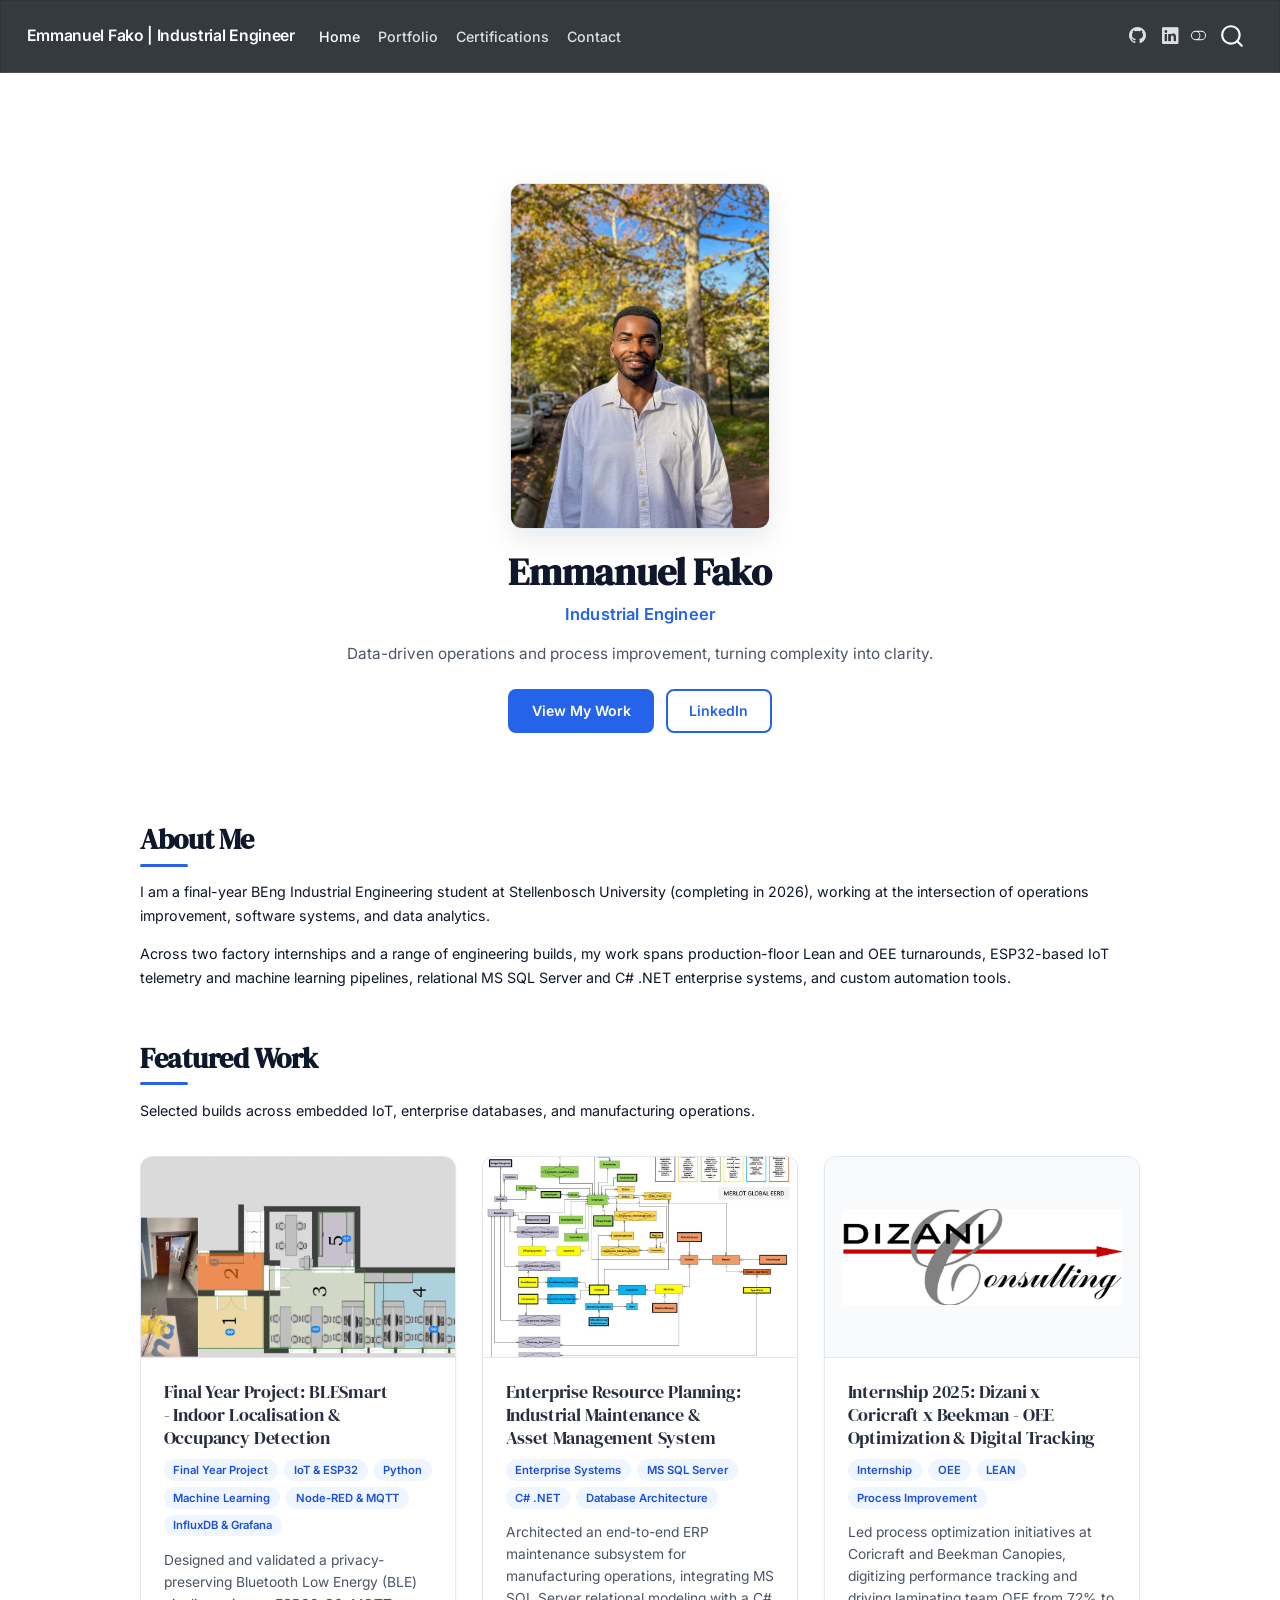
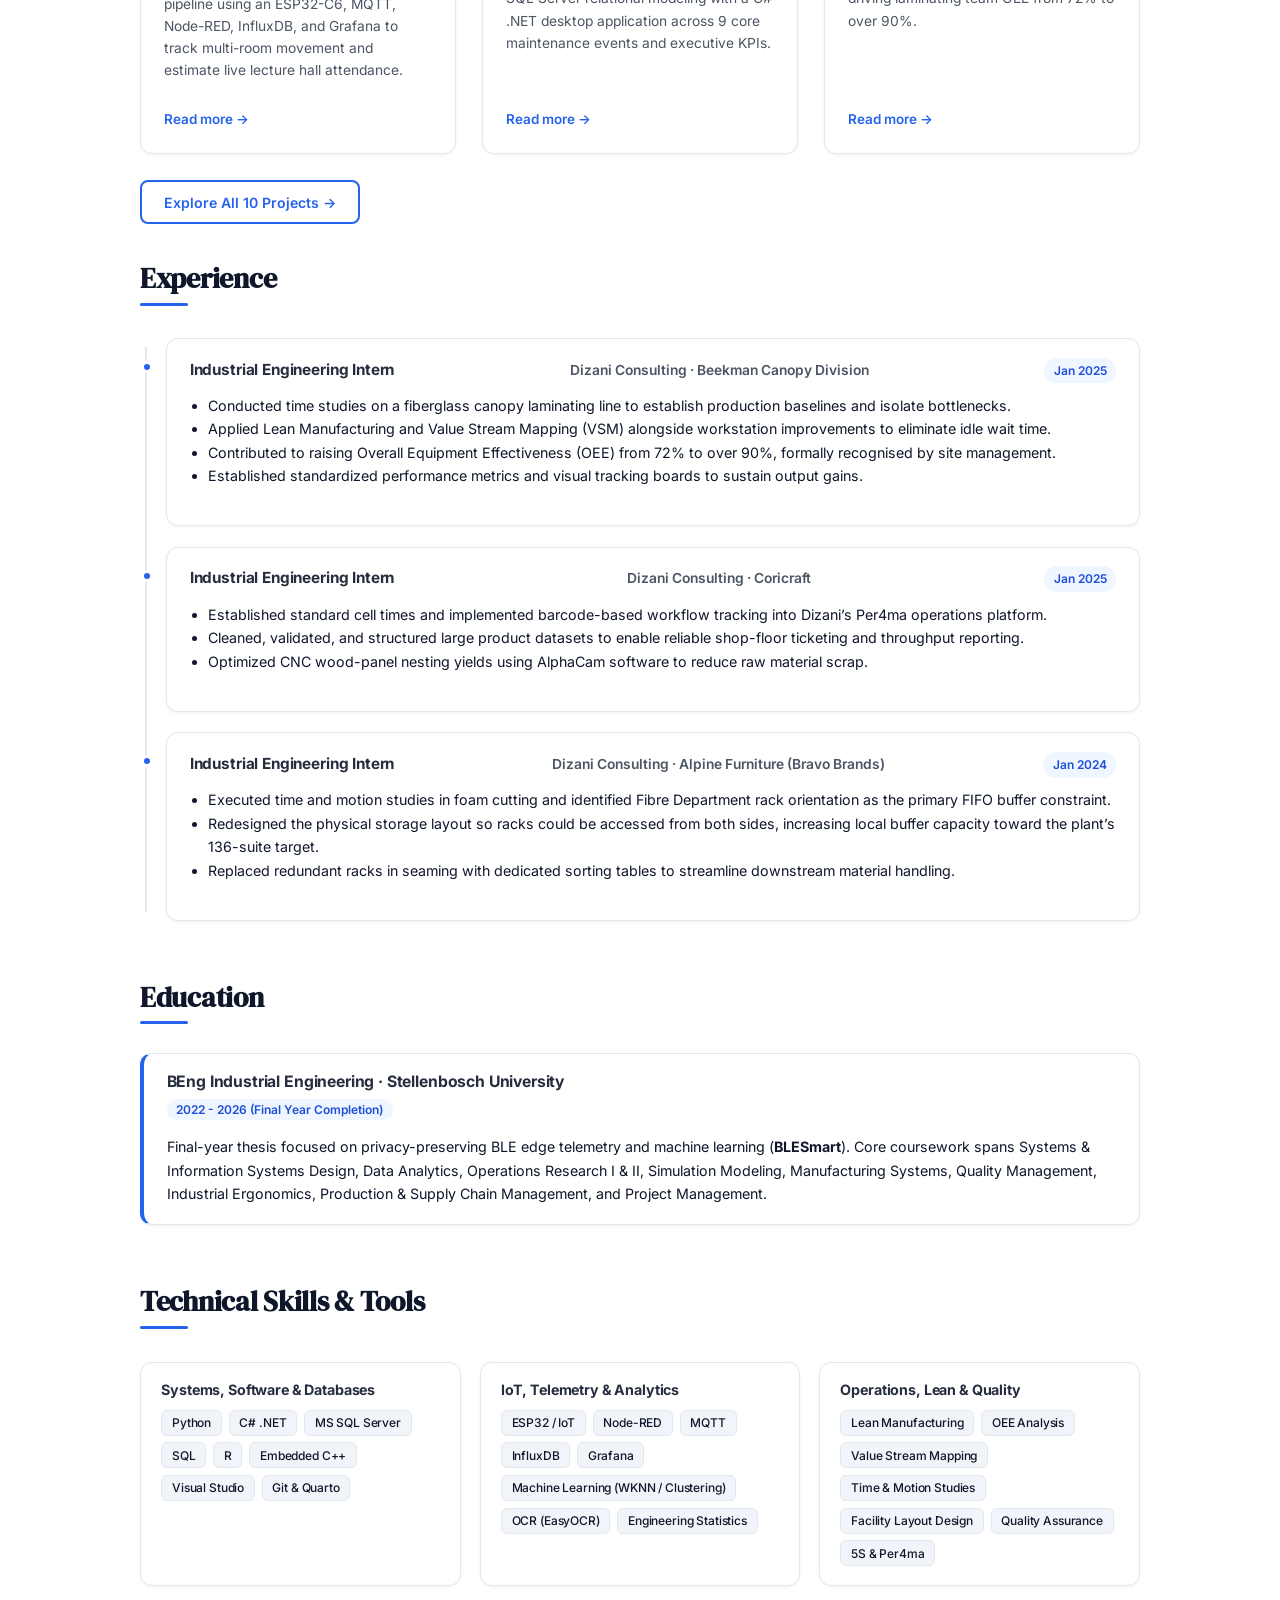
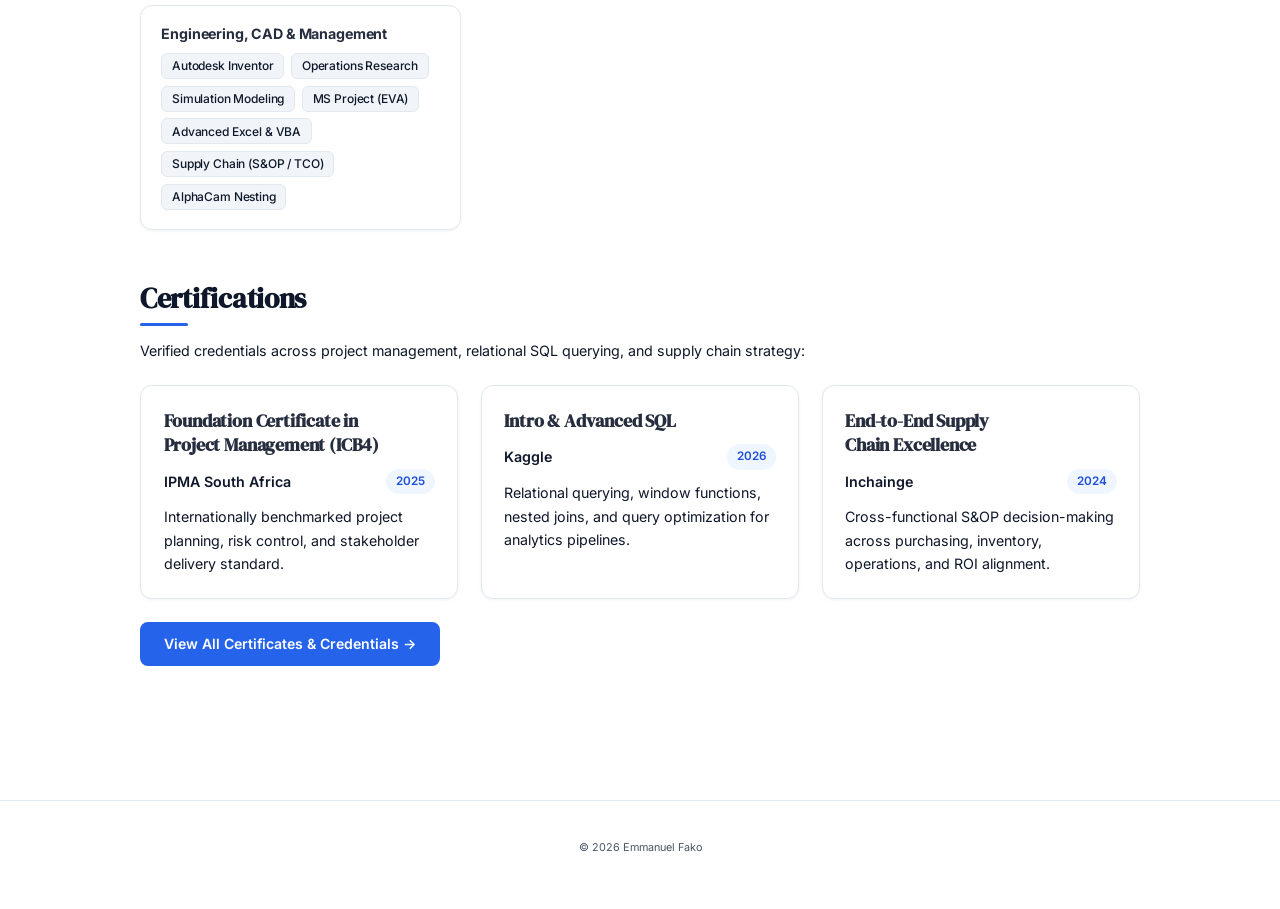
==== commit b89a4e2e: "Built site for gh-pages" ====
--- a/index.html
+++ b/index.html
@@ -313,17 +313,14 @@
 
 <div class="hero">
 <p><a href="images/me.JPG" class="lightbox" data-gallery="quarto-lightbox-gallery-1"><img src="images/me.JPG" class="profile-pic img-fluid"></a></p>
-<div class="hero-eyebrow">
-<p>BEng Industrial Engineering · Final Year (2026)</p>
-</div>
 <section id="emmanuel-fako" class="level1">
 <h1>Emmanuel Fako</h1>
-<p>Industrial &amp; Systems Engineering</p>
+<p>Industrial Engineer</p>
 <div class="subtitle">
-<p>Data-driven operations, enterprise systems, and connected hardware. Turning messy physical processes and raw telemetry into clear, reliable engineering systems.</p>
+<p>Data-driven operations and process improvement, turning complexity into clarity.</p>
 </div>
 <div class="hero-actions">
-<p><a href="./portfolio.html" class="btn-primary">View All Projects</a> <a href="https://linkedin.com/in/emmanuel-fako-773180364" class="btn-secondary">LinkedIn</a></p>
+<p><a href="./portfolio.html" class="btn-primary">View My Work</a> <a href="https://linkedin.com/in/emmanuel-fako-773180364" class="btn-secondary">LinkedIn</a></p>
 </div>
 </section>
 </div>
@@ -372,8 +369,8 @@
 <div class="project-card">
 <div class="quarto-figure quarto-figure-center">
 <figure class="figure">
-<p><img src="images/cnc.png" class="img-fluid figure-img"></p>
-<figcaption>Coricraft CNC Nesting and Optimization</figcaption>
+<p><img src="images/dizani.png" class="img-fluid figure-img"></p>
+<figcaption>OEE Optimization</figcaption>
 </figure>
 </div>
 <section id="internship-2025-dizani-x-coricraft-x-beekman---oee-optimization-digital-tracking" class="level3 project-card-body">
--- a/styles.css
+++ b/styles.css
@@ -323,13 +323,11 @@
 
 /* === PROFILE PICTURE & HERO SECTION === */
 .profile-pic {
-  max-width: 220px;
+  max-width: 260px;
   width: 100%;
-  aspect-ratio: 1 / 1;
-  object-fit: cover;
   height: auto;
-  border-radius: 16px;
-  margin: 0 auto 1.35rem !important;
+  border-radius: 12px;
+  margin: 0 auto 1.5rem !important;
   display: block;
   border: 1px solid var(--border);
   box-shadow: var(--shadow-md);
@@ -344,11 +342,10 @@
 }
 
 .hero {
-  padding: 4rem 2rem 2.75rem;
+  padding: 4.5rem 2rem 3rem;
   text-align: center;
-  max-width: 780px;
+  max-width: 700px;
   margin: 0 auto;
-  border-bottom: 1px solid var(--border);
 }
 
 .hero-eyebrow {
